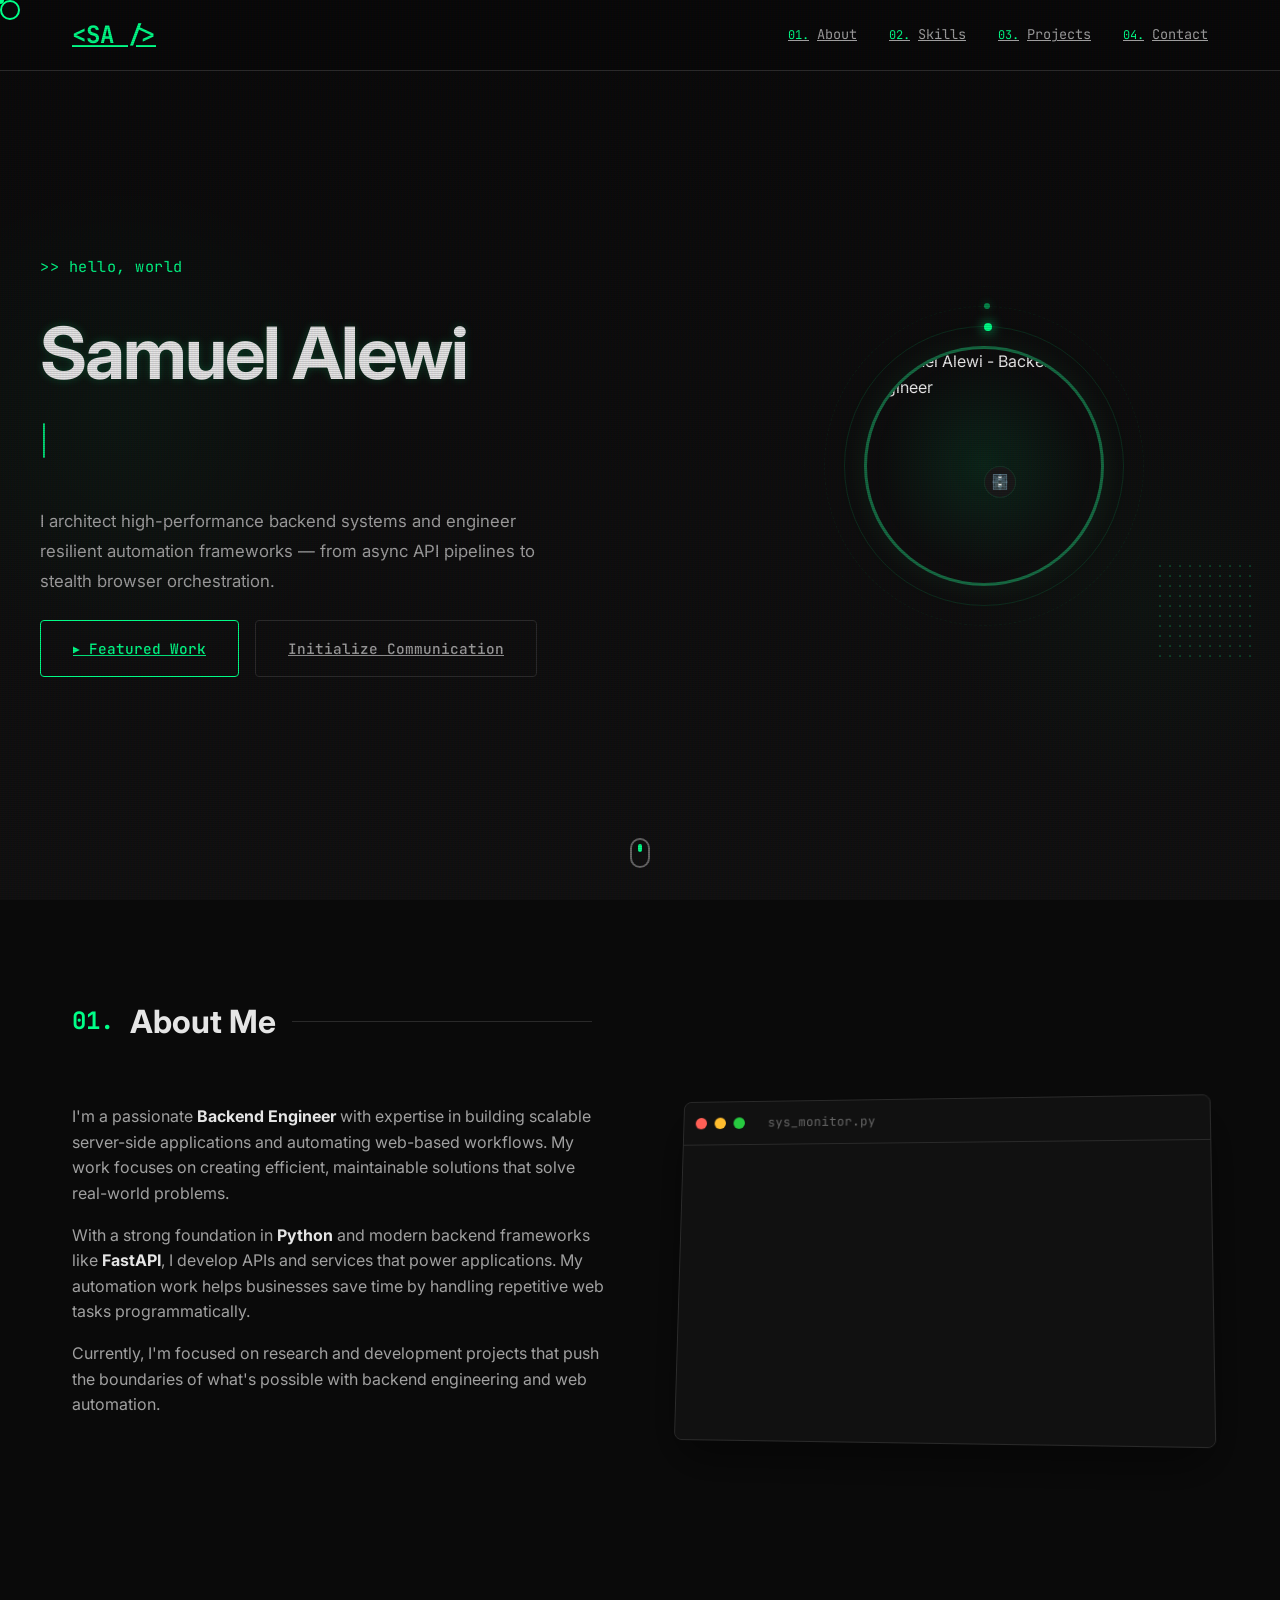
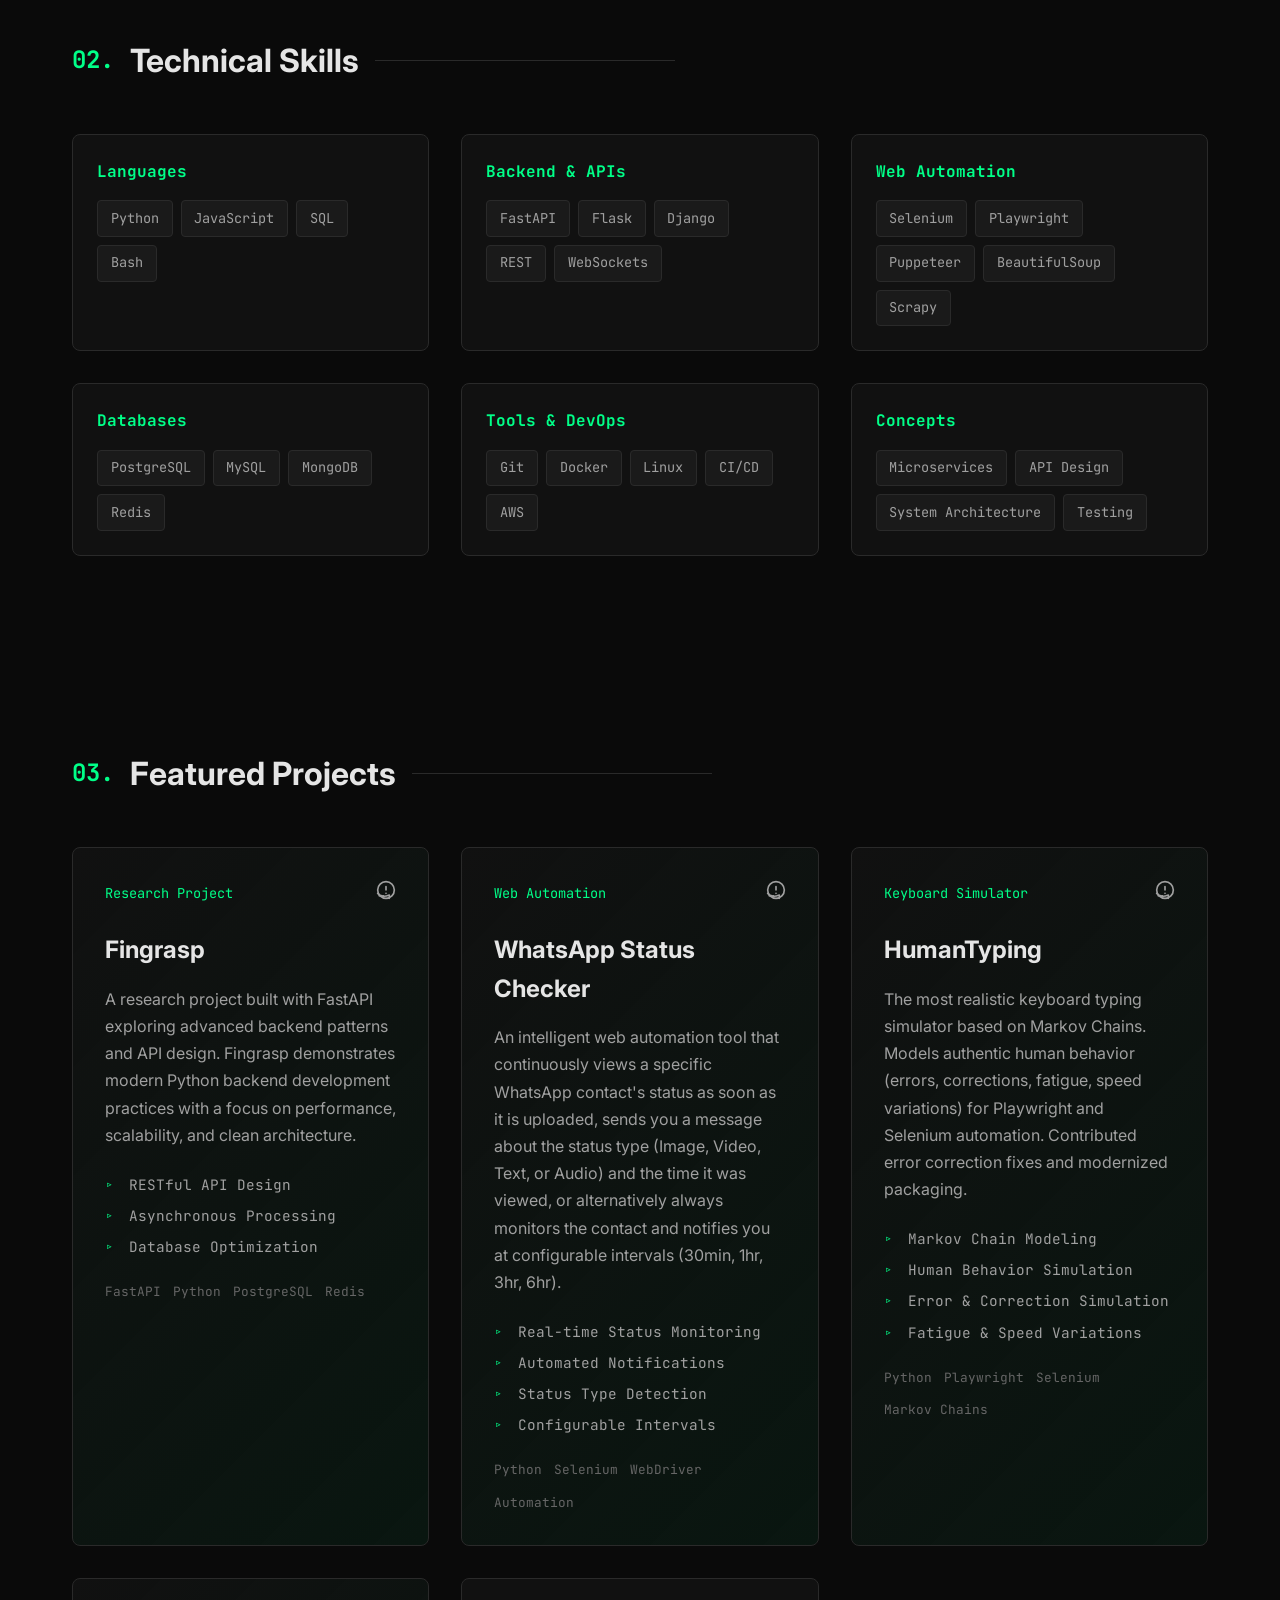
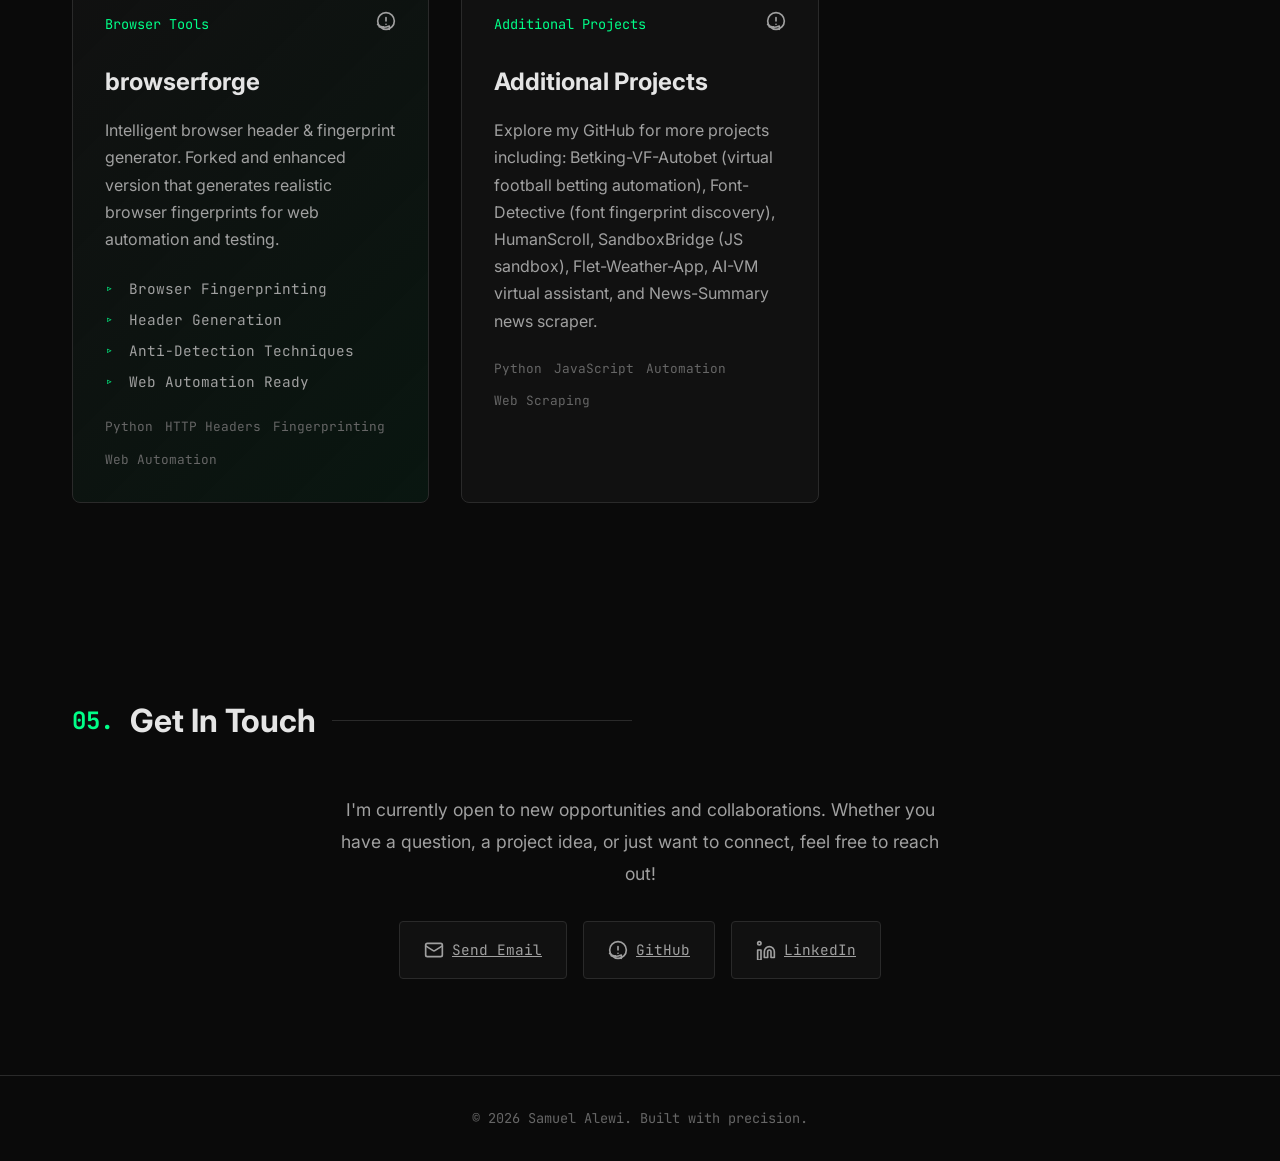
==== src/index.html @ 761cb0e1 "refactor(hero): streamline hero section by removing tech tags and enabling continuous glitch animati" ====
<!DOCTYPE html>
<html lang="en">

<head>
    <meta charset="UTF-8">
    <meta name="viewport" content="width=device-width, initial-scale=1.0">
    <meta name="description" content="Samuel Alewi - Backend Engineer & Web Automation Specialist">
    <meta name="keywords" content="Python, Backend, FastAPI, Web Automation, Software Engineer">
    <title>Samuel Alewi | Backend Engineer</title>
    <link rel="preconnect" href="https://fonts.googleapis.com">
    <link rel="preconnect" href="https://fonts.gstatic.com" crossorigin>
    <link
        href="https://fonts.googleapis.com/css2?family=JetBrains+Mono:wght@400;500;600;700&family=Inter:wght@400;500;600;700&display=swap"
        rel="stylesheet">
    <link rel="stylesheet" href="styles/main.css">
</head>

<body>
    <canvas id="matrix-canvas"></canvas>
    <div class="cursor-trail"></div>
    <div class="cursor-dot"></div>

    <nav class="navbar" role="navigation" aria-label="Main navigation">
        <div class="nav-container">
            <a href="#" class="nav-logo" aria-label="Home">&lt;SA /&gt;</a>
            <button class="nav-toggle" aria-label="Toggle navigation" aria-expanded="false">
                <span class="hamburger"></span>
            </button>
            <ul class="nav-menu" role="menubar">
                <li role="none"><a href="#about" class="nav-link" role="menuitem"><span class="nav-number">01.</span>
                        About</a></li>
                <li role="none"><a href="#skills" class="nav-link" role="menuitem"><span class="nav-number">02.</span>
                        Skills</a></li>
                <li role="none"><a href="#projects" class="nav-link" role="menuitem"><span class="nav-number">03.</span>
                        Projects</a></li>
                <li role="none"><a href="#contact" class="nav-link" role="menuitem"><span class="nav-number">04.</span>
                        Contact</a></li>
            </ul>
        </div>
    </nav>

    <section class="hero" id="hero">
        <div class="hero-grid">
            <div class="hero-text">
                <p class="hero-greeting anim-stagger" style="--i:0">>> hello, world</p>
                <h1 class="hero-title anim-stagger" style="--i:1" data-text="Samuel Alewi">Samuel Alewi</h1>
                <h2 class="hero-subtitle anim-stagger" style="--i:2">
                    <span class="typed-role"></span><span class="typed-cursor">|</span>
                </h2>
                <p class="hero-description anim-stagger" style="--i:3">
                    I architect high-performance backend systems and engineer resilient automation
                    frameworks — from async API pipelines to stealth browser orchestration.
                </p>
                <div class="hero-buttons anim-stagger" style="--i:4">
                    <a href="#projects" class="btn btn-primary">
                        <span class="btn-icon">▶</span> Featured Work
                    </a>
                    <a href="#contact" class="btn btn-secondary">Initialize Communication</a>
                </div>
            </div>
            <div class="hero-image-wrapper anim-stagger" style="--i:2">
                <div class="hero-image-container">
                    <div class="hero-image-ring"></div>
                    <div class="hero-image-ring ring-2"></div>
                    <div class="hero-image-ring ring-3"></div>
                    <img src="https://github.com/KrAsH-CoD3.png" alt="Samuel Alewi - Backend Engineer"
                        class="hero-image" loading="eager">
                    <div class="hero-image-glow"></div>
                    <!-- Floating tech orbits -->
                    <div class="orbit-icon" style="--angle: 0deg; --delay: 0s;">⚡</div>
                    <div class="orbit-icon" style="--angle: 72deg; --delay: 0.5s;">🐍</div>
                    <div class="orbit-icon" style="--angle: 144deg; --delay: 1s;">🔒</div>
                    <div class="orbit-icon" style="--angle: 216deg; --delay: 1.5s;">⚙️</div>
                    <div class="orbit-icon" style="--angle: 288deg; --delay: 2s;">🗄️</div>
                </div>
                <div class="hero-image-dots"></div>
            </div>
        </div>
        <div class="scroll-indicator" aria-hidden="true">
            <span></span>
        </div>
    </section>

    <section class="section" id="about" aria-labelledby="about-title">
        <div class="container">
            <h2 class="section-title" id="about-title"><span class="section-number">01.</span> About Me</h2>
            <div class="about-content">
                <div class="about-text">
                    <p>
                        I'm a passionate <strong>Backend Engineer</strong> with expertise in building
                        scalable server-side applications and automating web-based workflows.
                        My work focuses on creating efficient, maintainable solutions that solve real-world problems.
                    </p>
                    <p>
                        With a strong foundation in <strong>Python</strong> and modern backend frameworks
                        like <strong>FastAPI</strong>, I develop APIs and services that power applications.
                        My automation work helps businesses save time by handling repetitive web tasks programmatically.
                    </p>
                    <p>
                        Currently, I'm focused on research and development projects that push the
                        boundaries of what's possible with backend engineering and web automation.
                    </p>
                </div>
                <div class="about-image">
                    <div class="terminal-window">
                        <div class="terminal-header">
                            <span class="terminal-btn close"></span>
                            <span class="terminal-btn minimize"></span>
                            <span class="terminal-btn maximize"></span>
                            <span class="terminal-title">sys_monitor.py</span>
                        </div>
                        <div class="terminal-body" id="aboutTerminalBody">
                        </div>
                    </div>
                </div>
            </div>
        </div>
    </section>

    <section class="section" id="skills" aria-labelledby="skills-title">
        <div class="container">
            <h2 class="section-title" id="skills-title"><span class="section-number">02.</span> Technical Skills</h2>
            <div class="skills-grid">
                <div class="skill-category">
                    <h3 class="skill-category-title">Languages</h3>
                    <div class="skill-tags">
                        <span class="skill-tag">Python</span>
                        <span class="skill-tag">JavaScript</span>
                        <span class="skill-tag">SQL</span>
                        <span class="skill-tag">Bash</span>
                    </div>
                </div>
                <div class="skill-category">
                    <h3 class="skill-category-title">Backend & APIs</h3>
                    <div class="skill-tags">
                        <span class="skill-tag">FastAPI</span>
                        <span class="skill-tag">Flask</span>
                        <span class="skill-tag">Django</span>
                        <span class="skill-tag">REST</span>
                        <span class="skill-tag">WebSockets</span>
                    </div>
                </div>
                <div class="skill-category">
                    <h3 class="skill-category-title">Web Automation</h3>
                    <div class="skill-tags">
                        <span class="skill-tag">Selenium</span>
                        <span class="skill-tag">Playwright</span>
                        <span class="skill-tag">Puppeteer</span>
                        <span class="skill-tag">BeautifulSoup</span>
                        <span class="skill-tag">Scrapy</span>
                    </div>
                </div>
                <div class="skill-category">
                    <h3 class="skill-category-title">Databases</h3>
                    <div class="skill-tags">
                        <span class="skill-tag">PostgreSQL</span>
                        <span class="skill-tag">MySQL</span>
                        <span class="skill-tag">MongoDB</span>
                        <span class="skill-tag">Redis</span>
                    </div>
                </div>
                <div class="skill-category">
                    <h3 class="skill-category-title">Tools & DevOps</h3>
                    <div class="skill-tags">
                        <span class="skill-tag">Git</span>
                        <span class="skill-tag">Docker</span>
                        <span class="skill-tag">Linux</span>
                        <span class="skill-tag">CI/CD</span>
                        <span class="skill-tag">AWS</span>
                    </div>
                </div>
                <div class="skill-category">
                    <h3 class="skill-category-title">Concepts</h3>
                    <div class="skill-tags">
                        <span class="skill-tag">Microservices</span>
                        <span class="skill-tag">API Design</span>
                        <span class="skill-tag">System Architecture</span>
                        <span class="skill-tag">Testing</span>
                    </div>
                </div>
            </div>
        </div>
    </section>

    <section class="section" id="projects" aria-labelledby="projects-title">
        <div class="container">
            <h2 class="section-title" id="projects-title"><span class="section-number">03.</span> Featured Projects</h2>
            <div class="projects-grid">
                <article class="project-card featured">
                    <div class="project-content">
                        <div class="project-header">
                            <span class="project-folder">Research Project</span>
                            <div class="project-links">
                                <a href="https://github.com/KrAsH-CoD3" target="_blank" rel="noopener noreferrer"
                                    aria-label="View Fingrasp on GitHub">
                                    <svg xmlns="http://www.w3.org/2000/svg" width="20" height="20" viewBox="0 0 24 24"
                                        fill="none" stroke="currentColor" stroke-width="2" stroke-linecap="round"
                                        stroke-linejoin="round">
                                        <path
                                            d="M9 19c-5 1.5-5-2.5-7-3m14 6v-3.87a3.37 3.37 0 0 0-.94.26c-1.63.73-3.39 1.14-5.22 1.14-1.8 0-3.52-.39-5.06-1.08a3.37 3.37 0 0 0-.94-.26V19" />
                                        <circle cx="12" cy="12" r="10" />
                                        <path d="M12 8v4" />
                                        <path d="M12 16h.01" />
                                    </svg>
                                </a>
                            </div>
                        </div>
                        <h3 class="project-title">Fingrasp</h3>
                        <p class="project-description">
                            A research project built with FastAPI exploring advanced backend patterns and API design.
                            Fingrasp demonstrates modern Python backend development practices with a focus on
                            performance, scalability, and clean architecture.
                        </p>
                        <ul class="project-features">
                            <li>RESTful API Design</li>
                            <li>Asynchronous Processing</li>
                            <li>Database Optimization</li>
                        </ul>
                        <div class="project-tech">
                            <span>FastAPI</span>
                            <span>Python</span>
                            <span>PostgreSQL</span>
                            <span>Redis</span>
                        </div>
                    </div>
                </article>

                <article class="project-card featured">
                    <div class="project-content">
                        <div class="project-header">
                            <span class="project-folder">Web Automation</span>
                            <div class="project-links">
                                <a href="https://github.com/KrAsH-CoD3/WhatsApp-Status-Checker" target="_blank"
                                    rel="noopener noreferrer" aria-label="View WhatsApp Status Checker on GitHub">
                                    <svg xmlns="http://www.w3.org/2000/svg" width="20" height="20" viewBox="0 0 24 24"
                                        fill="none" stroke="currentColor" stroke-width="2" stroke-linecap="round"
                                        stroke-linejoin="round">
                                        <path
                                            d="M9 19c-5 1.5-5-2.5-7-3m14 6v-3.87a3.37 3.37 0 0 0-.94.26c-1.63.73-3.39 1.14-5.22 1.14-1.8 0-3.52-.39-5.06-1.08a3.37 3.37 0 0 0-.94-.26V19" />
                                        <circle cx="12" cy="12" r="10" />
                                        <path d="M12 8v4" />
                                        <path d="M12 16h.01" />
                                    </svg>
                                </a>
                            </div>
                        </div>
                        <h3 class="project-title">WhatsApp Status Checker</h3>
                        <p class="project-description">
                            An intelligent web automation tool that continuously views a specific WhatsApp contact's
                            status as soon as it is uploaded, sends you a message about the status type (Image, Video,
                            Text, or Audio) and the time it was viewed, or alternatively always monitors the contact and
                            notifies you at configurable intervals (30min, 1hr, 3hr, 6hr).
                        </p>
                        <ul class="project-features">
                            <li>Real-time Status Monitoring</li>
                            <li>Automated Notifications</li>
                            <li>Status Type Detection</li>
                            <li>Configurable Intervals</li>
                        </ul>
                        <div class="project-tech">
                            <span>Python</span>
                            <span>Selenium</span>
                            <span>WebDriver</span>
                            <span>Automation</span>
                        </div>
                    </div>
                </article>

                <article class="project-card featured">
                    <div class="project-content">
                        <div class="project-header">
                            <span class="project-folder">Keyboard Simulator</span>
                            <div class="project-links">
                                <a href="https://github.com/KrAsH-CoD3/HumanTyping" target="_blank"
                                    rel="noopener noreferrer" aria-label="View HumanTyping on GitHub">
                                    <svg xmlns="http://www.w3.org/2000/svg" width="20" height="20" viewBox="0 0 24 24"
                                        fill="none" stroke="currentColor" stroke-width="2" stroke-linecap="round"
                                        stroke-linejoin="round">
                                        <path
                                            d="M9 19c-5 1.5-5-2.5-7-3m14 6v-3.87a3.37 3.37 0 0 0-.94.26c-1.63.73-3.39 1.14-5.22 1.14-1.8 0-3.52-.39-5.06-1.08a3.37 3.37 0 0 0-.94-.26V19" />
                                        <circle cx="12" cy="12" r="10" />
                                        <path d="M12 8v4" />
                                        <path d="M12 16h.01" />
                                    </svg>
                                </a>
                            </div>
                        </div>
                        <h3 class="project-title">HumanTyping</h3>
                        <p class="project-description">
                            The most realistic keyboard typing simulator based on Markov Chains. Models authentic human
                            behavior (errors, corrections, fatigue, speed variations) for Playwright and Selenium
                            automation. Contributed error correction fixes and modernized packaging.
                        </p>
                        <ul class="project-features">
                            <li>Markov Chain Modeling</li>
                            <li>Human Behavior Simulation</li>
                            <li>Error & Correction Simulation</li>
                            <li>Fatigue & Speed Variations</li>
                        </ul>
                        <div class="project-tech">
                            <span>Python</span>
                            <span>Playwright</span>
                            <span>Selenium</span>
                            <span>Markov Chains</span>
                        </div>
                    </div>
                </article>

                <article class="project-card featured">
                    <div class="project-content">
                        <div class="project-header">
                            <span class="project-folder">Browser Tools</span>
                            <div class="project-links">
                                <a href="https://github.com/KrAsH-CoD3/browserforge" target="_blank"
                                    rel="noopener noreferrer" aria-label="View browserforge on GitHub">
                                    <svg xmlns="http://www.w3.org/2000/svg" width="20" height="20" viewBox="0 0 24 24"
                                        fill="none" stroke="currentColor" stroke-width="2" stroke-linecap="round"
                                        stroke-linejoin="round">
                                        <path
                                            d="M9 19c-5 1.5-5-2.5-7-3m14 6v-3.87a3.37 3.37 0 0 0-.94.26c-1.63.73-3.39 1.14-5.22 1.14-1.8 0-3.52-.39-5.06-1.08a3.37 3.37 0 0 0-.94-.26V19" />
                                        <circle cx="12" cy="12" r="10" />
                                        <path d="M12 8v4" />
                                        <path d="M12 16h.01" />
                                    </svg>
                                </a>
                            </div>
                        </div>
                        <h3 class="project-title">browserforge</h3>
                        <p class="project-description">
                            Intelligent browser header & fingerprint generator. Forked and enhanced version that
                            generates realistic browser fingerprints for web automation and testing.
                        </p>
                        <ul class="project-features">
                            <li>Browser Fingerprinting</li>
                            <li>Header Generation</li>
                            <li>Anti-Detection Techniques</li>
                            <li>Web Automation Ready</li>
                        </ul>
                        <div class="project-tech">
                            <span>Python</span>
                            <span>HTTP Headers</span>
                            <span>Fingerprinting</span>
                            <span>Web Automation</span>
                        </div>
                    </div>
                </article>

                <article class="project-card">
                    <div class="project-content">
                        <div class="project-header">
                            <span class="project-folder">Additional Projects</span>
                            <div class="project-links">
                                <a href="https://github.com/KrAsH-CoD3" target="_blank" rel="noopener noreferrer"
                                    aria-label="View all projects on GitHub">
                                    <svg xmlns="http://www.w3.org/2000/svg" width="20" height="20" viewBox="0 0 24 24"
                                        fill="none" stroke="currentColor" stroke-width="2" stroke-linecap="round"
                                        stroke-linejoin="round">
                                        <path
                                            d="M9 19c-5 1.5-5-2.5-7-3m14 6v-3.87a3.37 3.37 0 0 0-.94.26c-1.63.73-3.39 1.14-5.22 1.14-1.8 0-3.52-.39-5.06-1.08a3.37 3.37 0 0 0-.94-.26V19" />
                                        <circle cx="12" cy="12" r="10" />
                                        <path d="M12 8v4" />
                                        <path d="M12 16h.01" />
                                    </svg>
                                </a>
                            </div>
                        </div>
                        <h3 class="project-title">Additional Projects</h3>
                        <p class="project-description">
                            Explore my GitHub for more projects including: Betking-VF-Autobet (virtual football betting
                            automation), Font-Detective (font fingerprint discovery), HumanScroll, SandboxBridge (JS
                            sandbox), Flet-Weather-App, AI-VM virtual assistant, and News-Summary news scraper.
                        </p>
                        <div class="project-tech">
                            <span>Python</span>
                            <span>JavaScript</span>
                            <span>Automation</span>
                            <span>Web Scraping</span>
                        </div>
                    </div>
                    <a href="https://github.com/KrAsH-CoD3" class="project-link-overlay" target="_blank"
                        rel="noopener noreferrer">
                        <span class="sr-only">View on GitHub</span>
                    </a>
                </article>
            </div>
        </div>
    </section>



    <section class="section" id="contact" aria-labelledby="contact-title">
        <div class="container">
            <h2 class="section-title" id="contact-title"><span class="section-number">05.</span> Get In Touch</h2>
            <div class="contact-content">
                <p class="contact-intro">
                    I'm currently open to new opportunities and collaborations. Whether you have a
                    question, a project idea, or just want to connect, feel free to reach out!
                </p>
                <div class="contact-links">
                    <a href="mailto:your.email@example.com" class="contact-btn">
                        <svg xmlns="http://www.w3.org/2000/svg" width="20" height="20" viewBox="0 0 24 24" fill="none"
                            stroke="currentColor" stroke-width="2" stroke-linecap="round" stroke-linejoin="round">
                            <rect width="20" height="16" x="2" y="4" rx="2" />
                            <path d="m22 7-8.97 5.7a1.94 1.94 0 0 1-2.06 0L2 7" />
                        </svg>
                        Send Email
                    </a>
                    <a href="https://github.com/KrAsH-CoD3" class="contact-btn" target="_blank"
                        rel="noopener noreferrer">
                        <svg xmlns="http://www.w3.org/2000/svg" width="20" height="20" viewBox="0 0 24 24" fill="none"
                            stroke="currentColor" stroke-width="2" stroke-linecap="round" stroke-linejoin="round">
                            <path
                                d="M9 19c-5 1.5-5-2.5-7-3m14 6v-3.87a3.37 3.37 0 0 0-.94.26c-1.63.73-3.39 1.14-5.22 1.14-1.8 0-3.52-.39-5.06-1.08a3.37 3.37 0 0 0-.94-.26V19" />
                            <circle cx="12" cy="12" r="10" />
                            <path d="M12 8v4" />
                            <path d="M12 16h.01" />
                        </svg>
                        GitHub
                    </a>
                    <a href="https://www.linkedin.com/in/samuel-alewi" class="contact-btn" target="_blank"
                        rel="noopener noreferrer">
                        <svg xmlns="http://www.w3.org/2000/svg" width="20" height="20" viewBox="0 0 24 24" fill="none"
                            stroke="currentColor" stroke-width="2" stroke-linecap="round" stroke-linejoin="round">
                            <path d="M16 8a6 6 0 0 1 6 6v7h-4v-7a2 2 0 0 0-2-2 2 2 0 0 0-2 2v7h-4v-7a6 6 0 0 1 6-6z" />
                            <rect width="4" height="12" x="2" y="12" />
                            <circle cx="4" cy="4" r="2" />
                        </svg>
                        LinkedIn
                    </a>
                </div>
            </div>
        </div>
    </section>

    <footer class="footer">
        <div class="container">
            <p>&copy; 2026 Samuel Alewi. Built with precision.</p>
        </div>
    </footer>

    <script src="scripts/main.js"></script>
</body>

</html>
---- src/styles/main.css ----
:root {
    --bg-primary: #0a0a0a;
    --bg-secondary: #111111;
    --bg-tertiary: #1a1a1a;
    --text-primary: #e5e5e5;
    --text-secondary: #a0a0a0;
    --text-muted: #666666;
    --accent-primary: #00ff88;
    --accent-secondary: #00cc6a;
    --accent-glow: rgba(0, 255, 136, 0.15);
    --border-color: #2a2a2a;
    --font-mono: 'JetBrains Mono', monospace;
    --font-sans: 'Inter', sans-serif;
    --transition: all 0.3s cubic-bezier(0.4, 0, 0.2, 1);
}

* {
    margin: 0;
    padding: 0;
    box-sizing: border-box;
}

html {
    scroll-behavior: smooth;
    font-size: 16px;
}

body {
    font-family: var(--font-sans);
    background-color: var(--bg-primary);
    color: var(--text-primary);
    line-height: 1.6;
    overflow-x: hidden;
}

/* Matrix Rain Canvas */
#matrix-canvas {
    position: fixed;
    top: 0;
    left: 0;
    width: 100%;
    height: 100%;
    z-index: -1;
    opacity: 0.15;
    pointer-events: none;
}

/* CRT Effects */
body::before {
    content: "";
    position: fixed;
    top: 0;
    left: 0;
    width: 100vw;
    height: 100vh;
    background: linear-gradient(rgba(18, 16, 16, 0) 50%, rgba(0, 0, 0, 0.25) 50%),
                linear-gradient(90deg, rgba(255, 0, 0, 0.06), rgba(0, 255, 0, 0.02), rgba(0, 0, 255, 0.06));
    background-size: 100% 2px, 3px 100%;
    pointer-events: none;
    z-index: 9999;
    animation: flicker 0.15s infinite;
    opacity: 0.5;
}

@keyframes flicker {
    0% { opacity: 0.45; }
    50% { opacity: 0.5; }
    100% { opacity: 0.48; }
}

/* Custom Cursor with Trail */
.cursor-trail {
    position: fixed;
    width: 8px;
    height: 8px;
    background: var(--accent-primary);
    border-radius: 50%;
    pointer-events: none;
    z-index: 10000;
    box-shadow: 0 0 20px var(--accent-glow);
    transition: transform 0.1s;
}

.cursor-dot {
    position: fixed;
    width: 20px;
    height: 20px;
    border: 2px solid var(--accent-primary);
    border-radius: 50%;
    pointer-events: none;
    z-index: 9999;
    transition: transform 0.2s;
}

.navbar {
    position: fixed;
    top: 0;
    left: 0;
    right: 0;
    z-index: 1000;
    background: rgba(10, 10, 10, 0.95);
    backdrop-filter: blur(10px);
    border-bottom: 1px solid var(--border-color);
}

.nav-container {
    max-width: 1200px;
    margin: 0 auto;
    padding: 1rem 2rem;
    display: flex;
    justify-content: space-between;
    align-items: center;
}

.nav-logo {
    font-family: var(--font-mono);
    font-size: 1.5rem;
    font-weight: 700;
    color: var(--accent-primary);
}

.nav-menu {
    display: flex;
    list-style: none;
    gap: 2rem;
    align-items: center;
}

.nav-link {
    font-family: var(--font-mono);
    font-size: 0.85rem;
    color: var(--text-secondary);
    display: flex;
    align-items: center;
    gap: 0.5rem;
}

.nav-link:hover {
    color: var(--accent-primary);
}

.nav-number {
    color: var(--accent-primary);
    font-size: 0.75rem;
}

.nav-external {
    border: 1px solid var(--border-color);
    padding: 0.5rem 1rem;
    border-radius: 4px;
}

.nav-external:hover {
    border-color: var(--accent-primary);
    background: var(--accent-glow);
}

.nav-toggle {
    display: none;
    background: none;
    border: none;
    cursor: pointer;
    padding: 0.5rem;
}

.hamburger {
    display: block;
    width: 20px;
    height: 2px;
    background: var(--text-primary);
    position: relative;
}

.hamburger::before,
.hamburger::after {
    content: '';
    position: absolute;
    width: 20px;
    height: 2px;
    background: var(--text-primary);
    left: 0;
}

.hamburger::before {
    top: -6px;
}

.hamburger::after {
    top: 6px;
}

@media (max-width: 768px) {
    .nav-menu {
        position: fixed;
        top: 0;
        right: -100%;
        width: 80%;
        height: 100vh;
        background: var(--bg-secondary);
        flex-direction: column;
        padding: 6rem 2rem;
        transition: var(--transition);
        border-left: 1px solid var(--border-color);
    }

    .nav-menu.active {
        right: 0;
    }

.nav-toggle {
    display: block;
    z-index: 1001;
    }
}

.hero {
    min-height: 100vh;
    display: flex;
    flex-direction: column;
    align-items: center;
    justify-content: center;
    padding: 6rem 2rem 4rem;
    background: linear-gradient(180deg, var(--bg-primary) 0%, var(--bg-secondary) 100%);
    position: relative;
    overflow: hidden;
}

/* Subtle ambient glow behind hero */
.hero::before {
    content: '';
    position: absolute;
    top: 20%;
    left: -10%;
    width: 500px;
    height: 500px;
    background: radial-gradient(circle, rgba(0, 255, 136, 0.04) 0%, transparent 70%);
    pointer-events: none;
    animation: ambientDrift 8s ease-in-out infinite alternate;
}

.hero::after {
    content: '';
    position: absolute;
    bottom: 10%;
    right: -5%;
    width: 400px;
    height: 400px;
    background: radial-gradient(circle, rgba(0, 204, 106, 0.03) 0%, transparent 70%);
    pointer-events: none;
    animation: ambientDrift 10s ease-in-out infinite alternate-reverse;
}

@keyframes ambientDrift {
    from { transform: translate(0, 0); }
    to { transform: translate(30px, -20px); }
}

.hero-grid {
    display: grid;
    grid-template-columns: 1.1fr 0.9fr;
    gap: 4rem;
    align-items: center;
    max-width: 1200px;
    width: 100%;
    position: relative;
    z-index: 1;
}

.hero-text {
    text-align: left;
}

/* Staggered entrance animation */
.anim-stagger {
    opacity: 0;
    transform: translateY(25px);
    animation: staggerIn 0.7s cubic-bezier(0.16, 1, 0.3, 1) forwards;
    animation-delay: calc(var(--i) * 0.12s + 0.3s);
}

@keyframes staggerIn {
    to {
        opacity: 1;
        transform: translateY(0);
    }
}

.hero-greeting {
    font-family: var(--font-mono);
    color: var(--accent-primary);
    font-size: 0.95rem;
    margin-bottom: 1rem;
    letter-spacing: 0.5px;
}

.hero-title {
    font-size: clamp(2.8rem, 7vw, 4.5rem);
    color: var(--text-primary);
    margin-bottom: 0.5rem;
    letter-spacing: -2px;
    font-weight: 700;
    position: relative;
    display: inline-block;
    text-shadow: 0 0 10px rgba(0, 255, 136, 0.2);
}

/* Continuous senior glitch effect */
.hero-title::before,
.hero-title::after {
    content: attr(data-text);
    position: absolute;
    top: 0;
    left: 0;
    width: 100%;
    height: 100%;
    background: var(--bg-primary); /* Helps with layering */
    opacity: 0.8;
}

.hero-title::before {
    left: 2px;
    text-shadow: -2px 0 var(--accent-primary);
    clip: rect(0, 0, 0, 0);
    animation: glitchPattern1 12s infinite linear;
}

.hero-title::after {
    left: -2px;
    text-shadow: 2px 0 #d1ffed;
    clip: rect(0, 0, 0, 0);
    animation: glitchPattern2 12s infinite linear;
}

@keyframes glitchPattern1 {
    /* Pattern 1: Quick Slice (20%) */
    0%, 19%, 21.5%, 23%, 49%, 51.5%, 53%, 89%, 91.5%, 93%, 100% { clip: rect(0, 0, 0, 0); transform: skew(0); opacity: 0; }
    20% { clip: rect(10px, 999px, 40px, 0); transform: skew(0.5deg); opacity: 0.8; }
    21% { clip: rect(60px, 999px, 90px, 0); transform: skew(-0.5deg); opacity: 0.8; }
    
    /* Pattern 2: Double Jump (50%) */
    50% { clip: rect(5px, 999px, 15px, 0); transform: translateX(3px); opacity: 0.8; }
    51% { clip: rect(80px, 999px, 95px, 0); transform: translateX(-3px); opacity: 0.8; }
    
    /* Pattern 3: Flicker (90%) */
    90% { clip: rect(30px, 999px, 60px, 0); transform: skew(1deg); opacity: 0.5; }
    91% { clip: rect(0, 999px, 100px, 0); transform: skew(0); opacity: 0.3; }
}

@keyframes glitchPattern2 {
    /* Pattern 1: Vertical Skip (35%) */
    0%, 34%, 36.5%, 38%, 64%, 66.5%, 68%, 94%, 96.5%, 98%, 100% { clip: rect(0, 0, 0, 0); transform: skew(0); opacity: 0; }
    35% { clip: rect(20px, 999px, 30px, 0); transform: translateY(-2px); opacity: 0.8; }
    36% { clip: rect(70px, 999px, 80px, 0); transform: translateY(2px); opacity: 0.8; }
    
    /* Pattern 2: Skew Jitter (65%) */
    65% { clip: rect(40px, 999px, 50px, 0); transform: skew(5deg); opacity: 0.8; }
    66% { clip: rect(10px, 999px, 20px, 0); transform: skew(-5deg); opacity: 0.8; }
    
    /* Pattern 3: Offset Shift (95%) */
    95% { clip: rect(0, 999px, 10px, 0); transform: translateX(5px); opacity: 0.8; }
    96% { clip: rect(90px, 999px, 100px, 0); transform: translateX(-5px); opacity: 0.8; }
}

.hero-subtitle {
    font-size: clamp(1.2rem, 3vw, 1.8rem);
    color: var(--text-muted);
    margin-bottom: 1.5rem;
    font-weight: 400;
    min-height: 2.2em;
}

.typed-role {
    color: var(--accent-primary);
}

.typed-cursor {
    color: var(--accent-primary);
    font-weight: 300;
    animation: cursorBlink 0.8s step-end infinite;
}

@keyframes cursorBlink {
    0%, 100% { opacity: 1; }
    50% { opacity: 0; }
}

.highlight {
    color: var(--accent-primary);
}

.hero-description {
    font-size: 1.05rem;
    max-width: 520px;
    margin-bottom: 1.5rem;
    color: var(--text-secondary);
    line-height: 1.8;
}

/* removed hero-tech tags */
.hero-buttons {
    display: flex;
    gap: 1rem;
    flex-wrap: wrap;
}

.btn-icon {
    font-size: 0.7rem;
    transition: transform 0.3s;
}

.btn:hover .btn-icon {
    transform: translateX(3px);
}

/* Hero Image */
.hero-image-wrapper {
    display: flex;
    justify-content: center;
    align-items: center;
    position: relative;
}

.hero-image-container {
    position: relative;
    width: 360px;
    height: 360px;
    display: flex;
    align-items: center;
    justify-content: center;
}

.hero-image {
    width: 240px;
    height: 240px;
    border-radius: 50%;
    object-fit: cover;
    border: 3px solid rgba(0, 255, 136, 0.4);
    position: relative;
    z-index: 2;
    filter: grayscale(20%) contrast(1.05);
    transition: all 0.6s cubic-bezier(0.4, 0, 0.2, 1);
    box-shadow: 0 0 30px rgba(0, 255, 136, 0.08);
}

.hero-image:hover {
    filter: grayscale(0%) contrast(1);
    transform: scale(1.05);
    border-color: var(--accent-primary);
    box-shadow: 0 0 60px rgba(0, 255, 136, 0.2), 0 0 120px rgba(0, 255, 136, 0.05);
}

.hero-image-ring {
    position: absolute;
    top: 50%;
    left: 50%;
    width: 280px;
    height: 280px;
    border: 1px solid rgba(0, 255, 136, 0.12);
    border-radius: 50%;
    transform: translate(-50%, -50%);
    animation: ringRotate 15s linear infinite;
}

.hero-image-ring::before {
    content: '';
    position: absolute;
    top: -4px;
    left: 50%;
    width: 8px;
    height: 8px;
    background: var(--accent-primary);
    border-radius: 50%;
    box-shadow: 0 0 12px var(--accent-primary);
}

.hero-image-ring.ring-2 {
    width: 320px;
    height: 320px;
    border-color: rgba(0, 255, 136, 0.06);
    border-style: dashed;
    animation: ringRotate 25s linear infinite reverse;
}

.hero-image-ring.ring-2::before {
    width: 6px;
    height: 6px;
    background: rgba(0, 255, 136, 0.5);
    box-shadow: 0 0 8px rgba(0, 255, 136, 0.3);
}

.hero-image-ring.ring-3 {
    width: 360px;
    height: 360px;
    border-color: rgba(0, 255, 136, 0.03);
    border-style: dotted;
    animation: ringRotate 35s linear infinite;
}

.hero-image-ring.ring-3::before {
    display: none;
}

@keyframes ringRotate {
    from { transform: translate(-50%, -50%) rotate(0deg); }
    to { transform: translate(-50%, -50%) rotate(360deg); }
}

/* Floating orbit icons */
.orbit-icon {
    position: absolute;
    top: 50%;
    left: 50%;
    width: 32px;
    height: 32px;
    display: flex;
    align-items: center;
    justify-content: center;
    font-size: 0.9rem;
    background: var(--bg-tertiary);
    border: 1px solid rgba(0, 255, 136, 0.1);
    border-radius: 50%;
    z-index: 3;
    animation: orbitFloat 20s linear infinite;
    animation-delay: var(--delay);
    transform-origin: 0 0;
    --orbit-radius: 175px;
    opacity: 0.8;
    transition: opacity 0.3s, transform 0.3s;
}

.orbit-icon:hover {
    opacity: 1;
    transform: scale(1.3);
    box-shadow: 0 0 16px rgba(0, 255, 136, 0.2);
}

@keyframes orbitFloat {
    from {
        transform: translate(-50%, -50%) rotate(var(--angle)) translateX(var(--orbit-radius)) rotate(calc(-1 * var(--angle)));
    }
    to {
        transform: translate(-50%, -50%) rotate(calc(var(--angle) + 360deg)) translateX(var(--orbit-radius)) rotate(calc(-1 * (var(--angle) + 360deg)));
    }
}

.hero-image-glow {
    position: absolute;
    top: 50%;
    left: 50%;
    width: 220px;
    height: 220px;
    background: radial-gradient(circle, rgba(0, 255, 136, 0.1) 0%, transparent 70%);
    transform: translate(-50%, -50%);
    z-index: 1;
    animation: glowPulse 4s ease-in-out infinite;
}

@keyframes glowPulse {
    0%, 100% { transform: translate(-50%, -50%) scale(1); opacity: 0.5; }
    50% { transform: translate(-50%, -50%) scale(1.4); opacity: 1; }
}

.hero-image-dots {
    position: absolute;
    bottom: -15px;
    right: -15px;
    width: 100px;
    height: 100px;
    background-image: radial-gradient(rgba(0, 255, 136, 0.2) 1px, transparent 1px);
    background-size: 10px 10px;
    z-index: 0;
}

@media (max-width: 768px) {
    .hero-grid {
        grid-template-columns: 1fr;
        gap: 3rem;
        text-align: center;
    }

    .hero-text {
        text-align: center;
        order: 2;
    }

    .hero-image-wrapper {
        order: 1;
    }

    .hero-buttons {
        justify-content: center;
    }

    .hero-tech-inline {
        justify-content: center;
    }

    .hero-image-container {
        width: 280px;
        height: 280px;
    }

    .hero-image {
        width: 190px;
        height: 190px;
    }

    .hero-image-ring {
        width: 220px;
        height: 220px;
    }

    .hero-image-ring.ring-2 {
        width: 250px;
        height: 250px;
    }

    .hero-image-ring.ring-3 {
        width: 280px;
        height: 280px;
    }

    .orbit-icon {
        --orbit-radius: 130px;
        width: 26px;
        height: 26px;
        font-size: 0.75rem;
    }
}

.btn {
    padding: 1rem 2rem;
    border-radius: 4px;
    font-family: var(--font-mono);
    font-size: 0.9rem;
    font-weight: 500;
    transition: var(--transition);
    cursor: pointer;
    border: none;
    display: inline-block;
}

.btn-primary {
    background: transparent;
    color: var(--accent-primary);
    border: 1px solid var(--accent-primary);
}

.btn-primary:hover {
    background: var(--accent-glow);
    color: var(--accent-primary);
}

.btn-secondary {
    background: transparent;
    color: var(--text-secondary);
    border: 1px solid var(--border-color);
}

.btn-secondary:hover {
    border-color: var(--text-secondary);
    color: var(--text-primary);
}

.scroll-indicator {
    position: absolute;
    bottom: 2rem;
    left: 50%;
    transform: translateX(-50%);
    animation: bounce 2s infinite;
}

.scroll-indicator span {
    display: block;
    width: 20px;
    height: 30px;
    border: 2px solid var(--text-muted);
    border-radius: 10px;
    position: relative;
}

.scroll-indicator span::before {
    content: '';
    position: absolute;
    top: 4px;
    left: 50%;
    transform: translateX(-50%);
    width: 4px;
    height: 8px;
    background: var(--accent-primary);
    border-radius: 2px;
    animation: scroll 2s infinite;
}

@keyframes bounce {
    0%, 100% {
        transform: translateX(-50%) translateY(0);
    }
    50% {
        transform: translateX(-50%) translateY(10px);
    }
}

@keyframes scroll {
    0%, 100% {
        opacity: 1;
        transform: translateX(-50%) translateY(0);
    }
    50% {
        opacity: 0.5;
        transform: translateX(-50%) translateY(10px);
    }
}

@media (max-width: 768px) {
    .hero-buttons {
        flex-direction: column;
        align-items: center;
    }

.btn {
    width: 100%;
    max-width: 250px;
    text-align: center;
    }
}

.container {
    max-width: 1200px;
    margin: 0 auto;
    padding: 0 2rem;
}

.section {
    padding: 6rem 0;
}

.section-title {
    font-size: 2rem;
    margin-bottom: 3rem;
    display: flex;
    align-items: center;
    gap: 1rem;
    color: var(--text-primary);
}

.section-number {
    font-family: var(--font-mono);
    color: var(--accent-primary);
    font-size: 1.5rem;
}

.section-title::after {
    content: '';
    flex: 1;
    height: 1px;
    background: var(--border-color);
    max-width: 300px;
}

.about-content {
    display: grid;
    grid-template-columns: 1fr 1fr;
    gap: 4rem;
    align-items: center;
}

.about-text p {
    margin-bottom: 1rem;
    color: var(--text-secondary);
}

.about-text strong {
    color: var(--text-primary);
}

.terminal-window {
    background: var(--bg-tertiary);
    border: 1px solid var(--border-color);
    border-radius: 8px;
    overflow: hidden;
    box-shadow: 0 20px 50px rgba(0, 0, 0, 0.5);
    transform: perspective(1000px) rotateY(-5deg) rotateX(5deg);
    transition: transform 0.3s;
}

.terminal-window:hover {
    transform: perspective(1000px) rotateY(0deg) rotateX(0deg);
}

.terminal-header {
    background: var(--bg-secondary);
    padding: 0.75rem;
    display: flex;
    align-items: center;
    gap: 0.5rem;
    border-bottom: 1px solid var(--border-color);
}

.terminal-btn {
    width: 12px;
    height: 12px;
    border-radius: 50%;
}

.terminal-btn.close {
    background: #ff5f56;
}

.terminal-btn.minimize {
    background: #ffbd2e;
}

.terminal-btn.maximize {
    background: #27ca40;
}

.terminal-title {
    margin-left: 1rem;
    font-family: var(--font-mono);
    font-size: 0.8rem;
    color: var(--text-muted);
}

.terminal-body {
    padding: 1.5rem;
    font-family: var(--font-mono);
    font-size: 0.9rem;
    line-height: 1.6;
    height: 300px;
    overflow-y: auto;
    overscroll-behavior: contain;
    position: relative;
    background: var(--bg-secondary);
    scrollbar-width: thin;
    scrollbar-color: var(--accent-primary) var(--bg-tertiary);
}

.terminal-body::-webkit-scrollbar {
    width: 6px;
}

.terminal-body::-webkit-scrollbar-track {
    background: var(--bg-tertiary);
}

.terminal-body::-webkit-scrollbar-thumb {
    background-color: var(--accent-primary);
    border-radius: 10px;
}

.line {
    margin-bottom: 0.5rem;
    opacity: 0;
    transform: translateX(-10px);
    animation: fadeIn 0.3s forwards;
}

@keyframes fadeIn {
    to {
        opacity: 1;
        transform: translateX(0);
    }
}

.prompt {
    color: var(--accent-primary);
}

.command {
    color: var(--text-primary);
}

.output {
    color: var(--text-secondary);
    margin-left: 1.5rem;
}

.cursor {
    display: inline-block;
    width: 8px;
    height: 18px;
    background: var(--accent-primary);
    animation: cursor 1s infinite;
    vertical-align: middle;
}

@keyframes cursor {
    0%, 50% { opacity: 1; }
    51%, 100% { opacity: 0; }
}

.skills-grid {
    display: grid;
    grid-template-columns: repeat(auto-fit, minmax(280px, 1fr));
    gap: 2rem;
}

.skill-category {
    background: var(--bg-secondary);
    padding: 1.5rem;
    border-radius: 8px;
    border: 1px solid var(--border-color);
}

.skill-category-title {
    font-family: var(--font-mono);
    color: var(--accent-primary);
    font-size: 1rem;
    margin-bottom: 1rem;
}

.skill-tags {
    display: flex;
    flex-wrap: wrap;
    gap: 0.5rem;
}

.skill-tag {
    background: var(--bg-tertiary);
    color: var(--text-secondary);
    padding: 0.4rem 0.8rem;
    border-radius: 4px;
    font-size: 0.85rem;
    font-family: var(--font-mono);
    border: 1px solid var(--border-color);
    transition: var(--transition);
}

.skill-tag:hover {
    border-color: var(--accent-primary);
    color: var(--accent-primary);
}

.projects-grid {
    display: grid;
    grid-template-columns: repeat(auto-fit, minmax(320px, 1fr));
    gap: 2rem;
}

.project-card {
    background: var(--bg-secondary);
    border: 1px solid var(--border-color);
    border-radius: 8px;
    padding: 2rem;
    transition: var(--transition);
    position: relative;
}

.project-card:hover {
    border-color: var(--accent-primary);
    transform: translateY(-4px);
}

.project-card.featured {
    background: linear-gradient(135deg, var(--bg-secondary) 0%, rgba(0, 255, 136, 0.05) 100%);
}

.project-header {
    display: flex;
    justify-content: space-between;
    align-items: center;
    margin-bottom: 1.5rem;
}

.project-folder {
    font-family: var(--font-mono);
    color: var(--accent-primary);
    font-size: 0.85rem;
}

.project-links {
    display: flex;
    gap: 1rem;
}

.project-links a {
    color: var(--text-secondary);
}

.project-links a:hover {
    color: var(--accent-primary);
}

.project-title {
    font-size: 1.5rem;
    margin-bottom: 1rem;
    color: var(--text-primary);
}

.project-description {
    color: var(--text-secondary);
    margin-bottom: 1.5rem;
    line-height: 1.7;
}

.project-features {
    list-style: none;
    margin-bottom: 1.5rem;
}

.project-features li {
    font-family: var(--font-mono);
    color: var(--text-secondary);
    font-size: 0.9rem;
    margin-bottom: 0.5rem;
    padding-left: 1.5rem;
    position: relative;
}

.project-features li::before {
    content: '▹';
    position: absolute;
    left: 0;
    color: var(--accent-primary);
}

.project-tech {
    display: flex;
    flex-wrap: wrap;
    gap: 0.75rem;
    font-family: var(--font-mono);
    font-size: 0.8rem;
    color: var(--text-muted);
}

.project-link-overlay {
    position: absolute;
    inset: 0;
    z-index: 1;
}

.sr-only {
    position: absolute;
    width: 1px;
    height: 1px;
    padding: 0;
    margin: -1px;
    overflow: hidden;
    clip: rect(0, 0, 0, 0);
    border: 0;
}

.timeline {
    position: relative;
    max-width: 800px;
    margin: 0 auto;
}

.timeline::before {
    content: '';
    position: absolute;
    left: 0;
    top: 0;
    bottom: 0;
    width: 2px;
    background: var(--border-color);
}

.timeline-item {
    position: relative;
    padding-left: 2rem;
    margin-bottom: 3rem;
}

.timeline-marker {
    position: absolute;
    left: -4px;
    top: 0;
    width: 10px;
    height: 10px;
    background: var(--accent-primary);
    border-radius: 50%;
    box-shadow: 0 0 10px var(--accent-glow);
}

.timeline-content {
    background: var(--bg-secondary);
    padding: 1.5rem;
    border-radius: 8px;
    border: 1px solid var(--border-color);
}

.timeline-title {
    font-size: 1.2rem;
    margin-bottom: 0.5rem;
    color: var(--text-primary);
}

.timeline-company {
    font-family: var(--font-mono);
    color: var(--accent-primary);
    font-size: 0.9rem;
    margin-bottom: 1rem;
}

.timeline-description {
    color: var(--text-secondary);
    line-height: 1.7;
}

.contact-content {
    max-width: 600px;
    margin: 0 auto;
    text-align: center;
}

.contact-intro {
    font-size: 1.1rem;
    color: var(--text-secondary);
    margin-bottom: 2rem;
    line-height: 1.8;
}

.contact-links {
    display: flex;
    gap: 1rem;
    justify-content: center;
    flex-wrap: wrap;
}

.contact-btn {
    display: inline-flex;
    align-items: center;
    gap: 0.5rem;
    padding: 1rem 1.5rem;
    background: var(--bg-secondary);
    border: 1px solid var(--border-color);
    border-radius: 4px;
    color: var(--text-secondary);
    font-family: var(--font-mono);
    font-size: 0.9rem;
    transition: var(--transition);
}

.contact-btn:hover {
    border-color: var(--accent-primary);
    color: var(--accent-primary);
    background: var(--accent-glow);
}

.footer {
    padding: 2rem;
    text-align: center;
    border-top: 1px solid var(--border-color);
    color: var(--text-muted);
    font-family: var(--font-mono);
    font-size: 0.85rem;
}

@media (max-width: 768px) {
    .about-content {
        grid-template-columns: 1fr;
    }

    .section-title::after {
        max-width: 150px;
    }
}
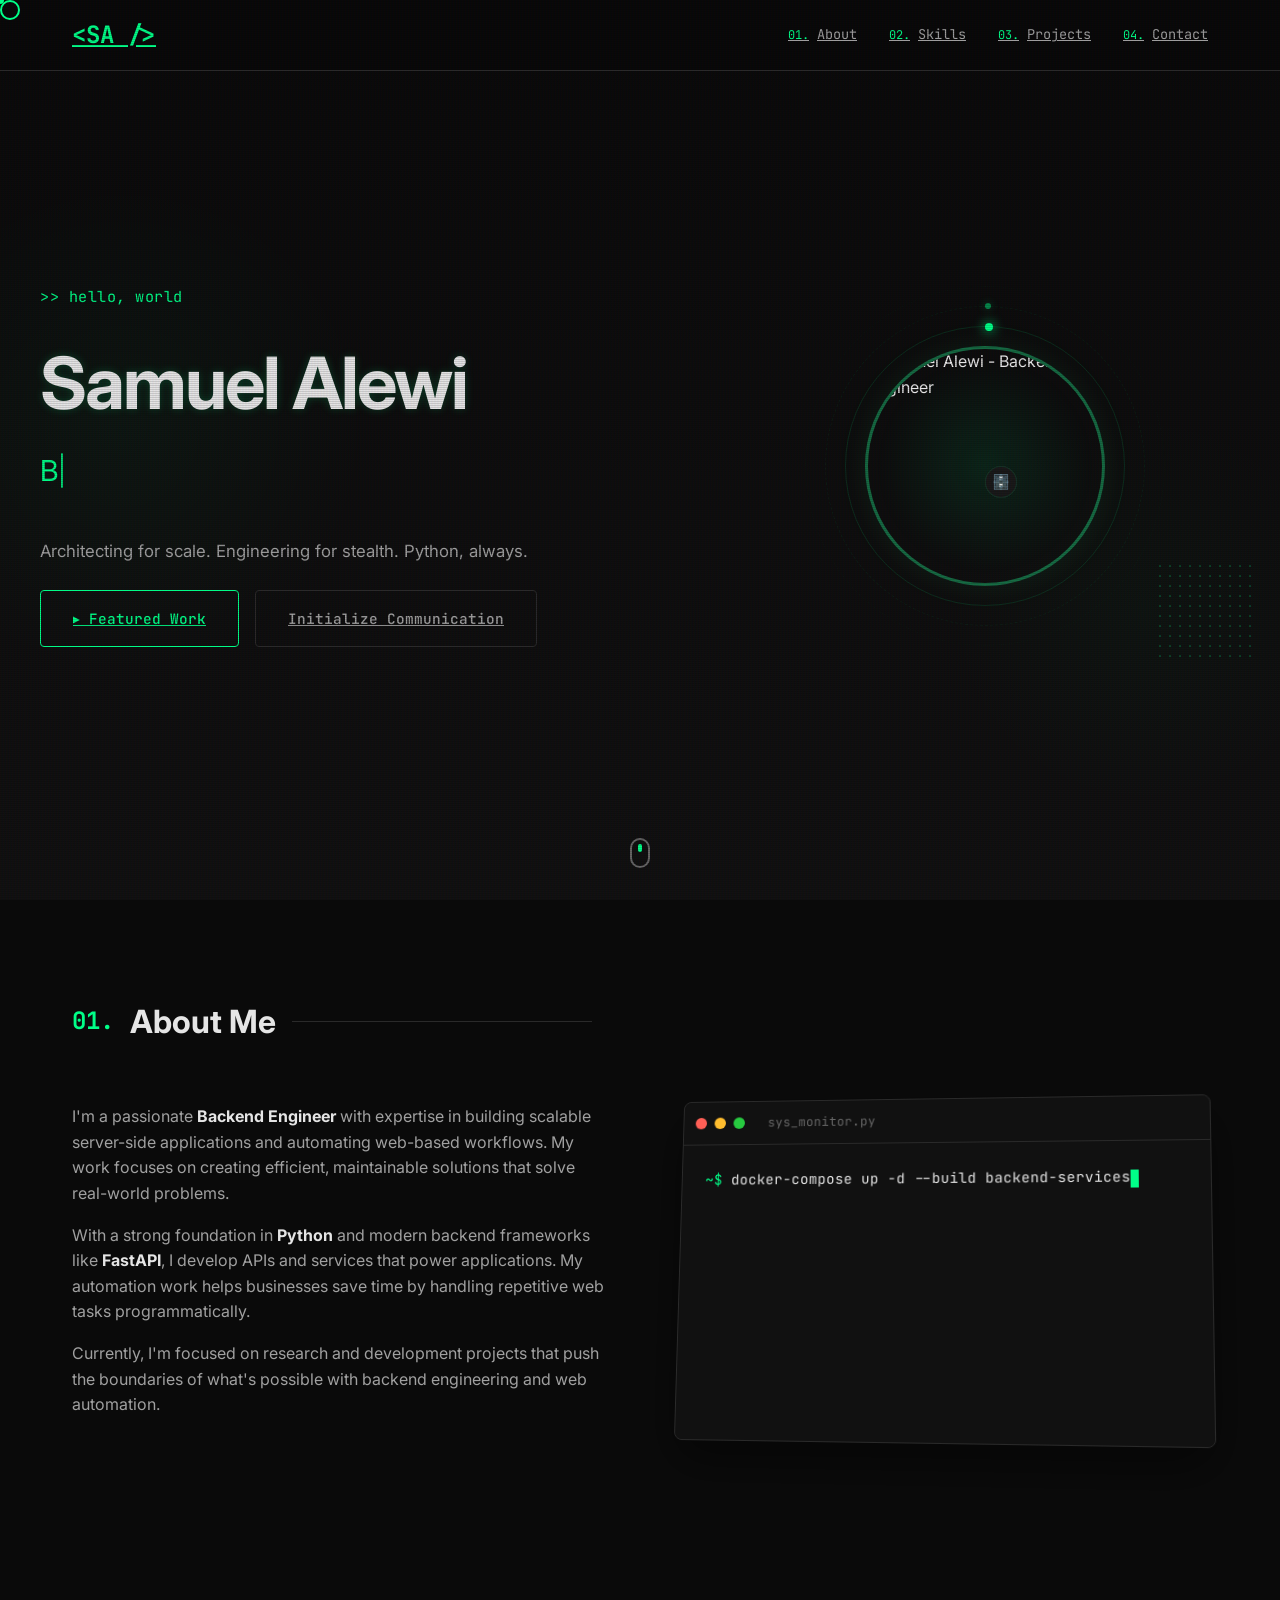
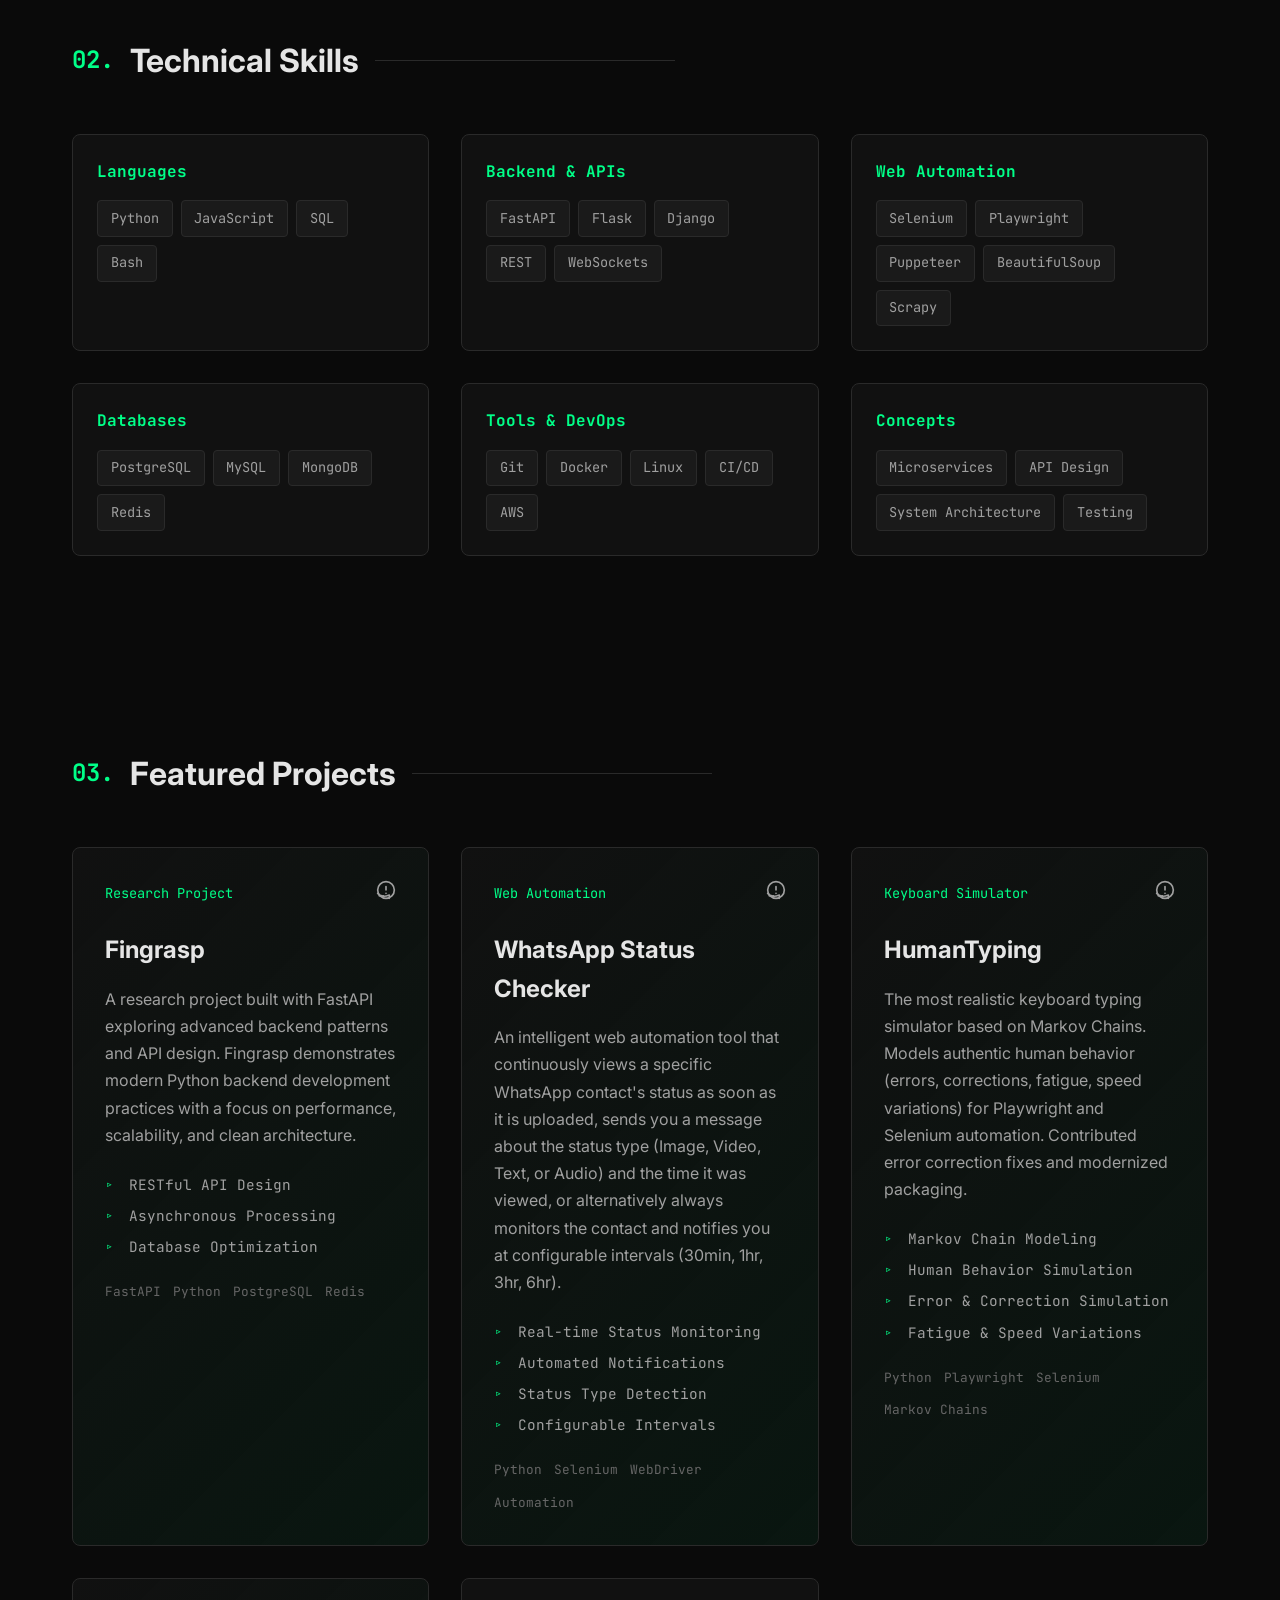
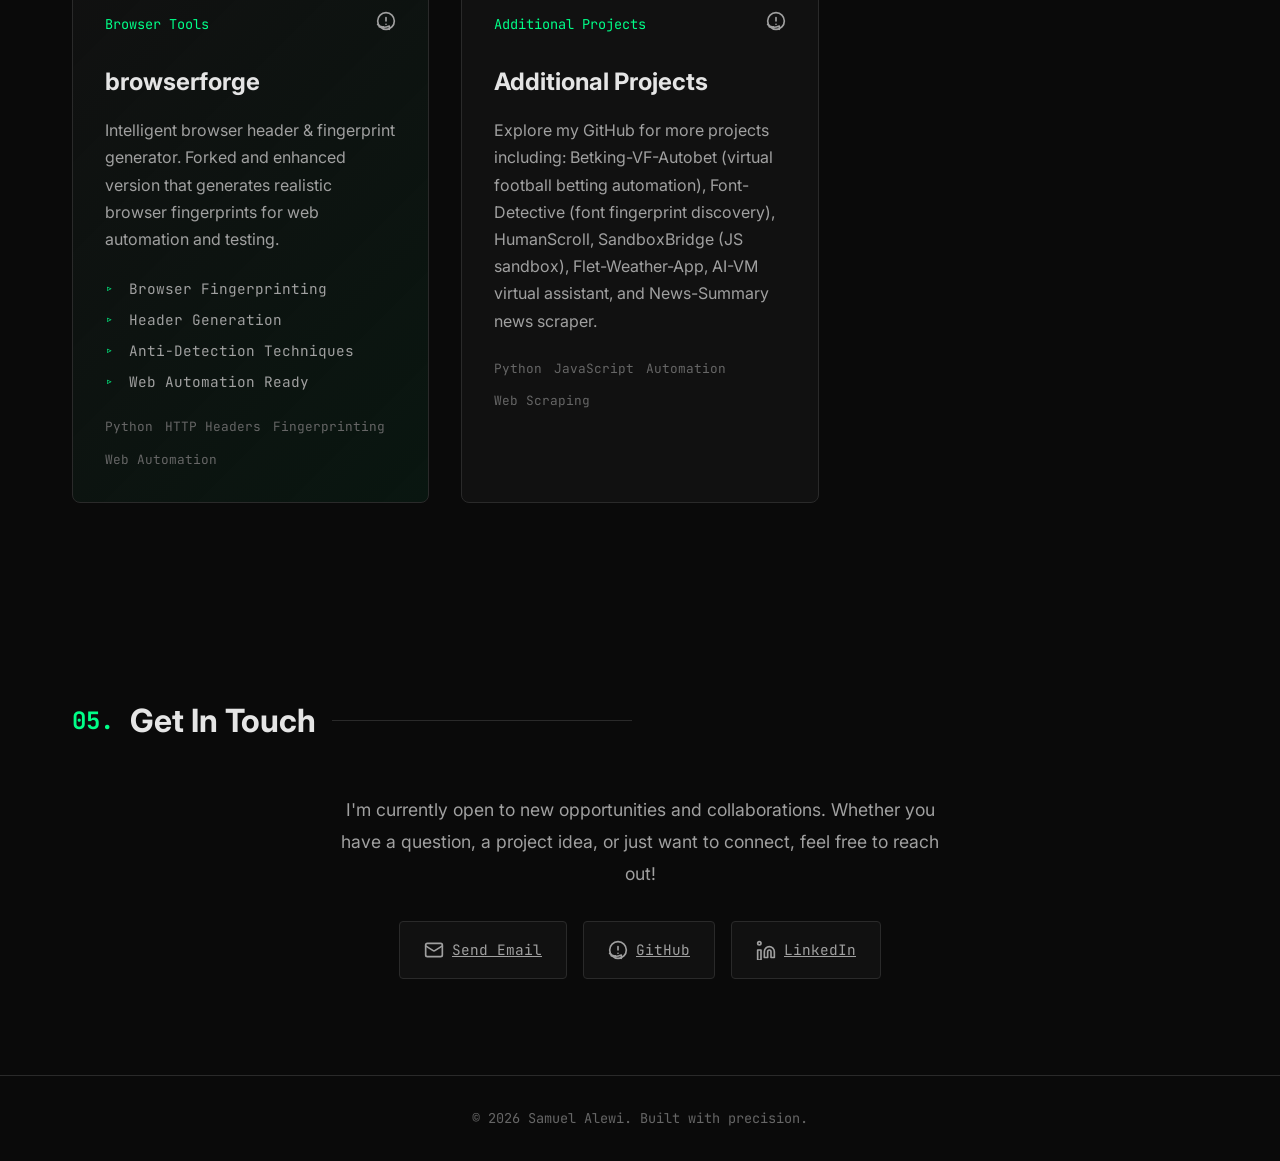
==== commit f810fa8f: "feat(loading): introduce glitch reveal system with overlay and staggered animations - Adjust typing " ====
--- a/src/index.html
+++ b/src/index.html
@@ -15,7 +15,10 @@
     <link rel="stylesheet" href="styles/main.css">
 </head>
 
-<body>
+<body class="loading">
+    <!-- Glitch Interference Overlay -->
+    <div id="glitchOverlay" class="glitch-overlay"></div>
+
     <canvas id="matrix-canvas"></canvas>
     <div class="cursor-trail"></div>
     <div class="cursor-dot"></div>
@@ -48,8 +51,7 @@
                     <span class="typed-role"></span><span class="typed-cursor">|</span>
                 </h2>
                 <p class="hero-description anim-stagger" style="--i:3">
-                    I architect high-performance backend systems and engineer resilient automation
-                    frameworks — from async API pipelines to stealth browser orchestration.
+                    Architecting for scale. Engineering for stealth. Python, always.
                 </p>
                 <div class="hero-buttons anim-stagger" style="--i:4">
                     <a href="#projects" class="btn btn-primary">
--- a/src/styles/main.css
+++ b/src/styles/main.css
@@ -33,6 +33,10 @@
     overflow-x: hidden;
 }
 
+body.loading {
+    overflow: hidden;
+}
+
 /* Matrix Rain Canvas */
 #matrix-canvas {
     position: fixed;
@@ -41,8 +45,13 @@
     width: 100%;
     height: 100%;
     z-index: -1;
-    opacity: 0.15;
+    opacity: 0.25;
     pointer-events: none;
+    transition: opacity 2s ease;
+}
+
+body.loading #matrix-canvas {
+    opacity: 0.45;
 }
 
 /* CRT Effects */
@@ -332,33 +341,37 @@
 }
 
 @keyframes glitchPattern1 {
-    /* Pattern 1: Quick Slice (20%) */
-    0%, 19%, 21.5%, 23%, 49%, 51.5%, 53%, 89%, 91.5%, 93%, 100% { clip: rect(0, 0, 0, 0); transform: skew(0); opacity: 0; }
-    20% { clip: rect(10px, 999px, 40px, 0); transform: skew(0.5deg); opacity: 0.8; }
-    21% { clip: rect(60px, 999px, 90px, 0); transform: skew(-0.5deg); opacity: 0.8; }
+    /* Pattern 1: Quick Slice (10%, 20%) */
+    0%, 9%, 11.5%, 13%, 19%, 21.5%, 23%, 49%, 51.5%, 53%, 74%, 76.5%, 78%, 89%, 91.5%, 93%, 100% { clip: rect(0, 0, 0, 0); transform: skew(0); opacity: 0; }
+    10% { clip: rect(20px, 999px, 30px, 0); transform: skew(3deg); opacity: 1; text-shadow: -3px 0 var(--accent-primary); }
+    20% { clip: rect(10px, 999px, 40px, 0); transform: skew(0.5deg); opacity: 1; }
+    21% { clip: rect(60px, 999px, 90px, 0); transform: skew(-0.5deg); opacity: 1; }
     
-    /* Pattern 2: Double Jump (50%) */
-    50% { clip: rect(5px, 999px, 15px, 0); transform: translateX(3px); opacity: 0.8; }
-    51% { clip: rect(80px, 999px, 95px, 0); transform: translateX(-3px); opacity: 0.8; }
+    /* Pattern 2: Double Jump (50%, 75%) */
+    50% { clip: rect(5px, 999px, 15px, 0); transform: translateX(5px); opacity: 1; }
+    51% { clip: rect(80px, 999px, 95px, 0); transform: translateX(-5px); opacity: 1; }
+    75% { clip: rect(40px, 999px, 60px, 0); transform: translateY(-3px); opacity: 0.8; }
     
     /* Pattern 3: Flicker (90%) */
-    90% { clip: rect(30px, 999px, 60px, 0); transform: skew(1deg); opacity: 0.5; }
-    91% { clip: rect(0, 999px, 100px, 0); transform: skew(0); opacity: 0.3; }
+    90% { clip: rect(30px, 999px, 60px, 0); transform: skew(2deg); opacity: 1; }
+    91% { clip: rect(0, 999px, 100px, 0); transform: skew(0); opacity: 0.5; }
 }
 
 @keyframes glitchPattern2 {
-    /* Pattern 1: Vertical Skip (35%) */
-    0%, 34%, 36.5%, 38%, 64%, 66.5%, 68%, 94%, 96.5%, 98%, 100% { clip: rect(0, 0, 0, 0); transform: skew(0); opacity: 0; }
-    35% { clip: rect(20px, 999px, 30px, 0); transform: translateY(-2px); opacity: 0.8; }
-    36% { clip: rect(70px, 999px, 80px, 0); transform: translateY(2px); opacity: 0.8; }
+    /* Pattern 1: Vertical Skip (35%, 45%) */
+    0%, 34%, 36.5%, 38%, 44%, 46.5%, 48%, 64%, 66.5%, 68%, 84%, 86.5%, 88%, 94%, 96.5%, 98%, 100% { clip: rect(0, 0, 0, 0); transform: skew(0); opacity: 0; }
+    35% { clip: rect(20px, 999px, 30px, 0); transform: translateY(-3px); opacity: 1; text-shadow: 3px 0 #d1ffed; }
+    36% { clip: rect(70px, 999px, 80px, 0); transform: translateY(3px); opacity: 1; }
+    45% { clip: rect(10px, 999px, 20px, 0); transform: translateX(4px); opacity: 0.8; }
     
-    /* Pattern 2: Skew Jitter (65%) */
-    65% { clip: rect(40px, 999px, 50px, 0); transform: skew(5deg); opacity: 0.8; }
-    66% { clip: rect(10px, 999px, 20px, 0); transform: skew(-5deg); opacity: 0.8; }
+    /* Pattern 2: Skew Jitter (65%, 85%) */
+    65% { clip: rect(40px, 999px, 50px, 0); transform: skew(8deg); opacity: 1; }
+    66% { clip: rect(10px, 999px, 20px, 0); transform: skew(-8deg); opacity: 1; }
+    85% { clip: rect(50px, 999px, 70px, 0); transform: scaleY(1.2); opacity: 0.7; }
     
     /* Pattern 3: Offset Shift (95%) */
-    95% { clip: rect(0, 999px, 10px, 0); transform: translateX(5px); opacity: 0.8; }
-    96% { clip: rect(90px, 999px, 100px, 0); transform: translateX(-5px); opacity: 0.8; }
+    95% { clip: rect(0, 999px, 10px, 0); transform: translateX(8px); opacity: 1; }
+    96% { clip: rect(90px, 999px, 100px, 0); transform: translateX(-8px); opacity: 1; }
 }
 
 .hero-subtitle {
@@ -1157,3 +1170,81 @@
         max-width: 150px;
     }
 }
+/* Glitch Reveal System */
+.glitch-overlay {
+    position: fixed;
+    top: 0;
+    left: 0;
+    width: 100%;
+    height: 100%;
+    background: transparent;
+    z-index: 10000;
+    pointer-events: none;
+    mix-blend-mode: overlay;
+}
+
+.glitch-flash {
+    animation: flashBreak 0.4s steps(2) forwards;
+}
+
+@keyframes flashBreak {
+    0% { background: rgba(0, 255, 136, 0.4); }
+    25% { background: rgba(0, 0, 0, 0.8); }
+    50% { background: rgba(0, 255, 136, 0.2); }
+    75% { background: rgba(255, 255, 255, 0.1); }
+    100% { background: transparent; }
+}
+
+.anim-stagger {
+    opacity: 0;
+    visibility: hidden;
+}
+
+body:not(.loading) .anim-stagger {
+    visibility: visible;
+    animation: revealGlitch 0.6s cubic-bezier(0.19, 1, 0.22, 1) forwards;
+    animation-delay: calc(var(--i) * 0.12s);
+}
+
+@keyframes revealGlitch {
+    0% {
+        opacity: 0;
+        transform: translate(-10px, 10px) skewX(20deg);
+        filter: blur(10px) brightness(2);
+        clip-path: inset(40% 0 60% 0);
+    }
+    20% {
+        opacity: 1;
+        transform: translate(10px, -10px) skewX(-20deg);
+        clip-path: inset(0 40% 0 60%);
+    }
+    40% {
+        transform: translate(-5px, 0px) skewX(10deg);
+        clip-path: inset(60% 0 20% 0);
+    }
+    60% {
+        transform: translate(5px, 0px) skewX(-10deg);
+        clip-path: inset(0 60% 0 40%);
+    }
+    80% {
+        transform: translate(0px, 0px) skewX(0deg);
+        clip-path: inset(0 0 0 0);
+        filter: blur(0px) brightness(1.5);
+    }
+    100% {
+        opacity: 1;
+        transform: translate(0, 0) skewX(0);
+        filter: brightness(1);
+    }
+}
+
+body:not(.loading) .hero-profile-wrapper {
+    animation: profileReveal 1.2s cubic-bezier(0.16, 1, 0.3, 1) forwards 0.4s;
+    opacity: 0;
+}
+
+@keyframes profileReveal {
+    0% { opacity: 0; transform: scale(0.8) rotate(5deg) translateY(30px); filter: brightness(3) contrast(2); }
+    50% { opacity: 0.5; filter: brightness(1.5) contrast(1.5) hue-rotate(90deg); }
+    100% { opacity: 1; transform: scale(1) rotate(0) translateY(0); filter: brightness(1) contrast(1); }
+}
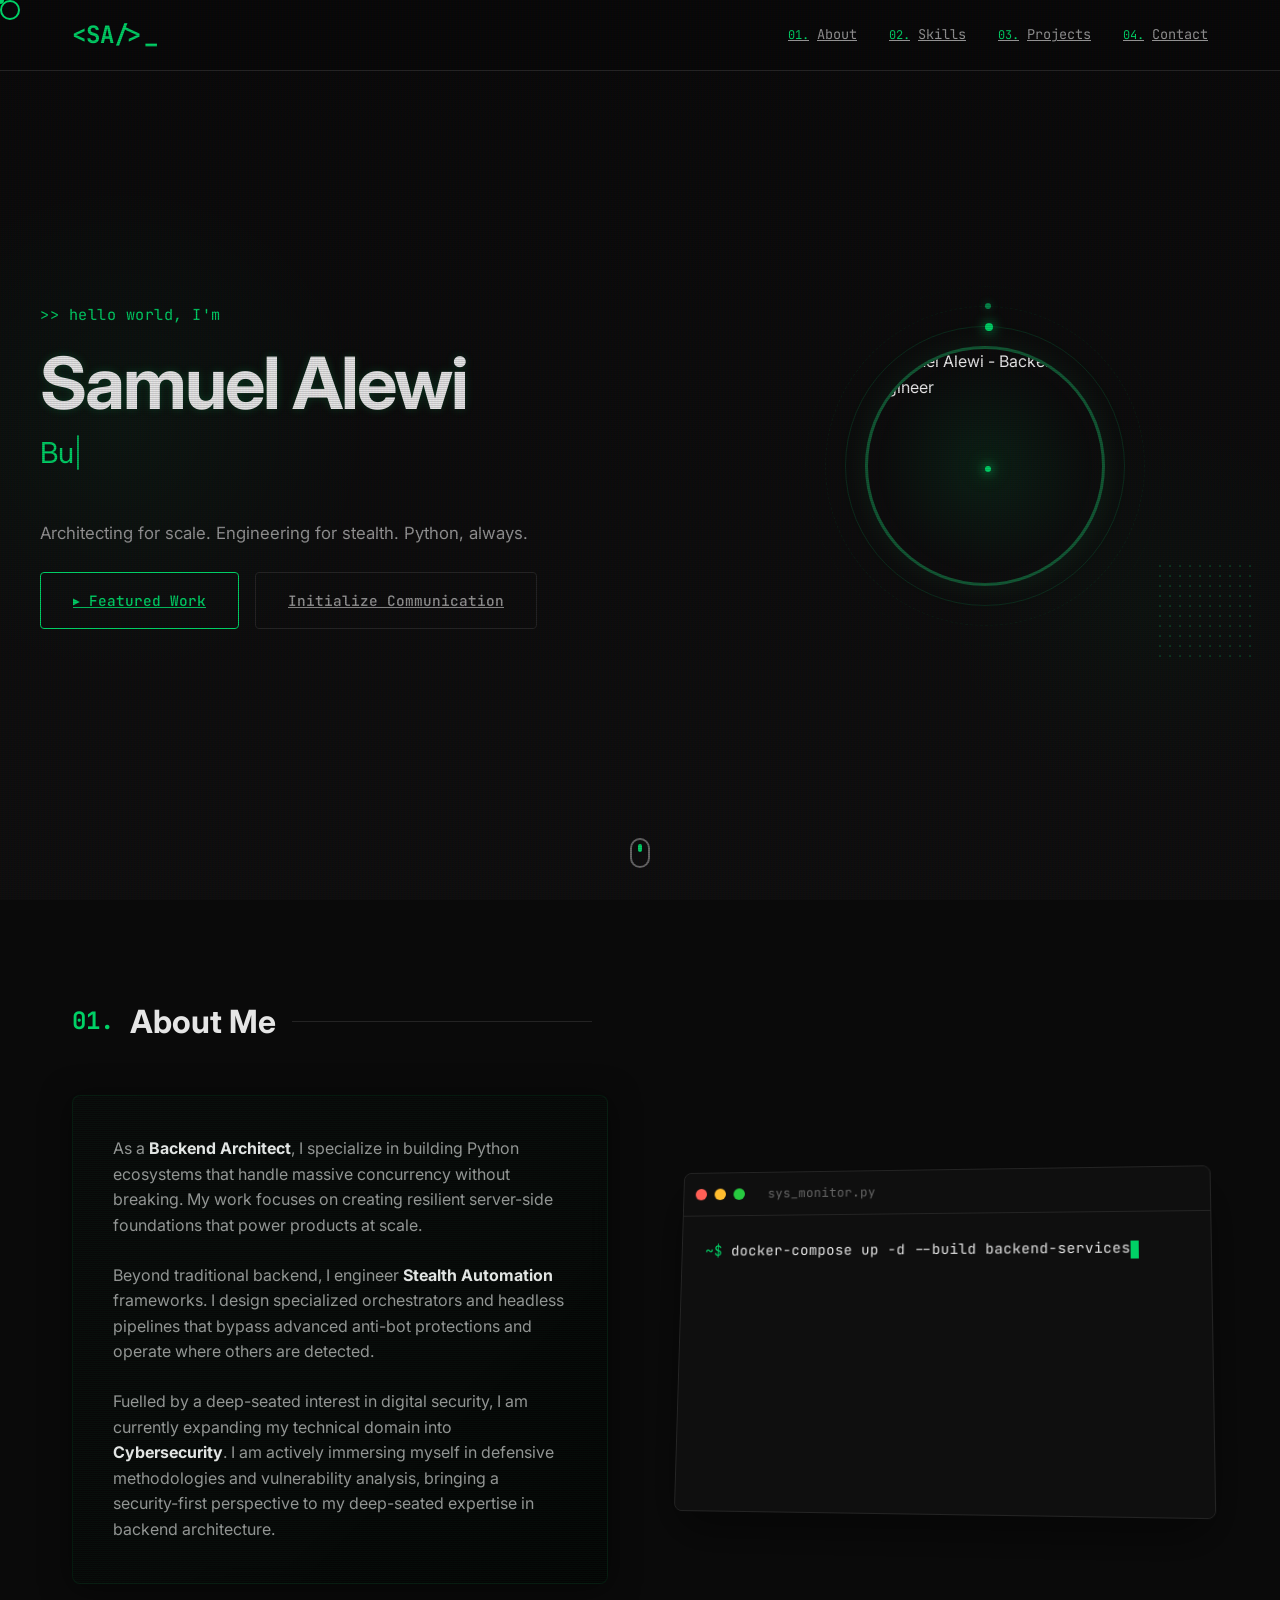
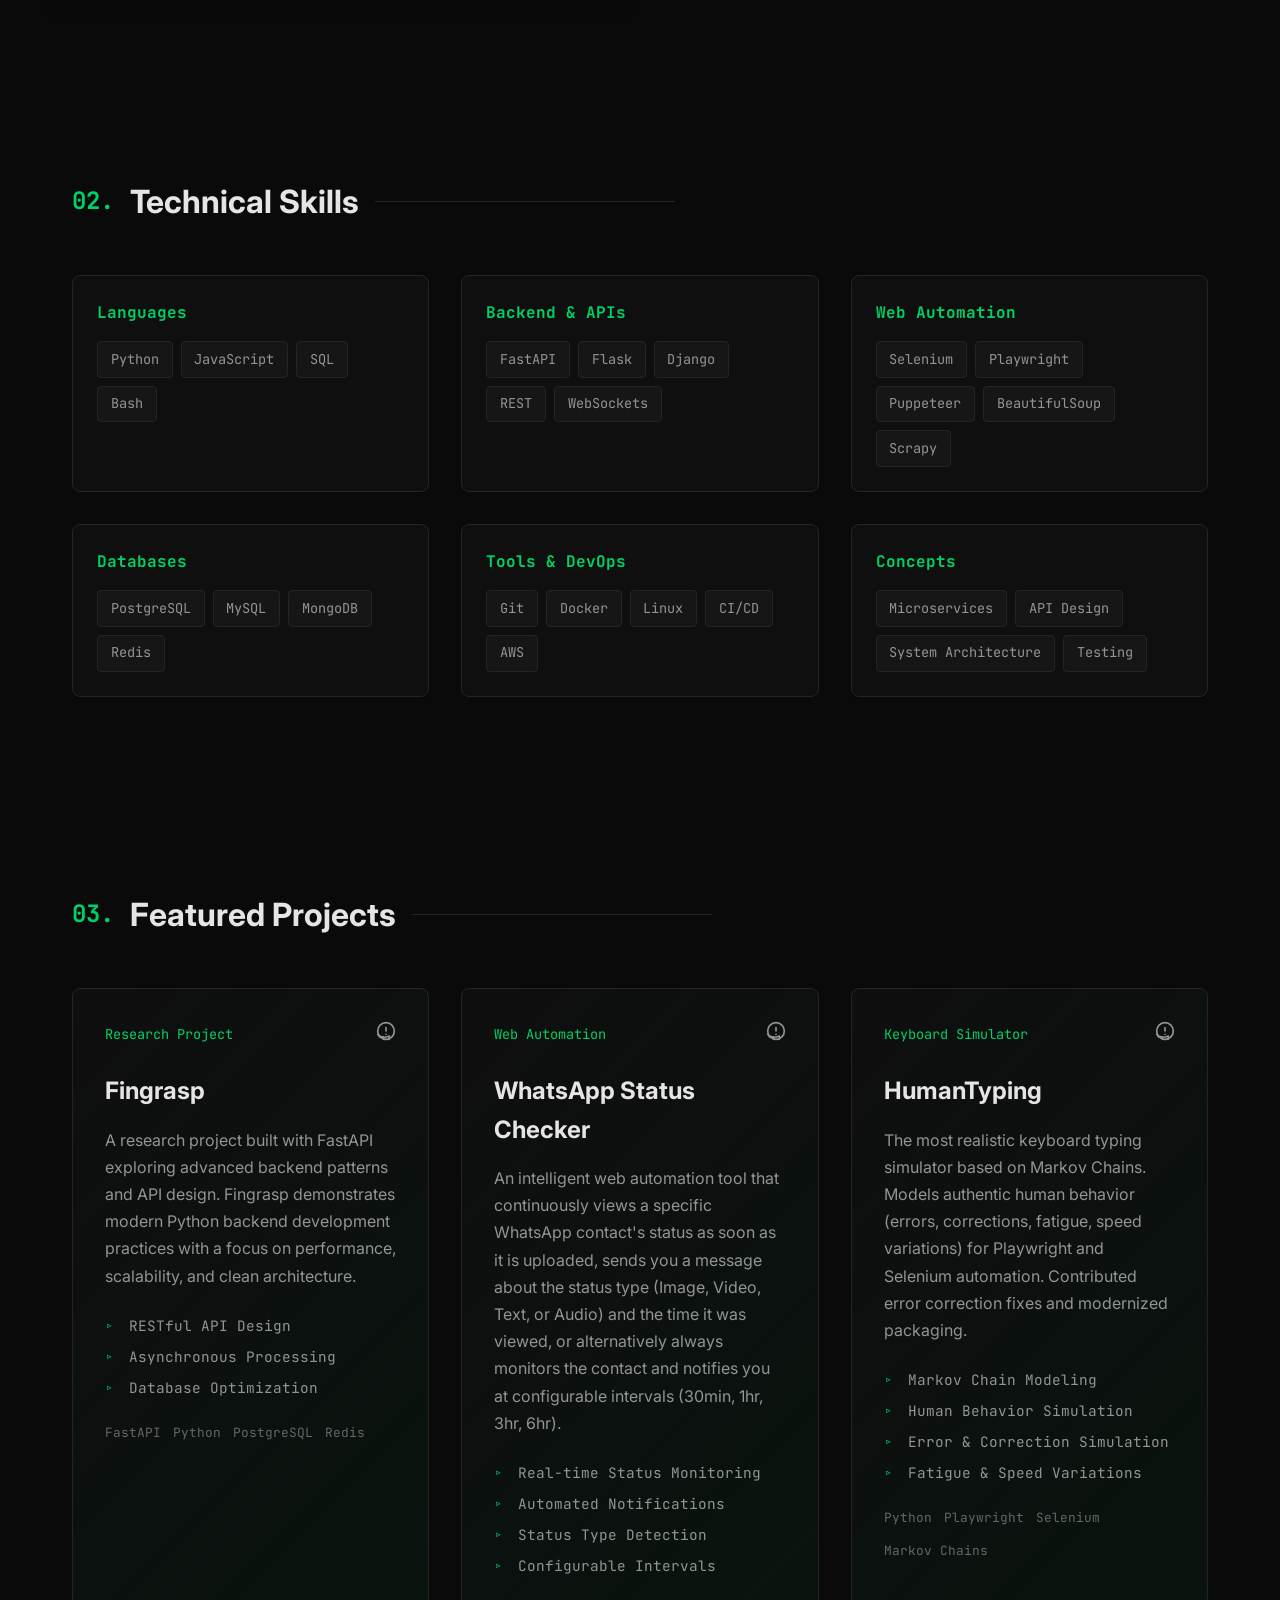
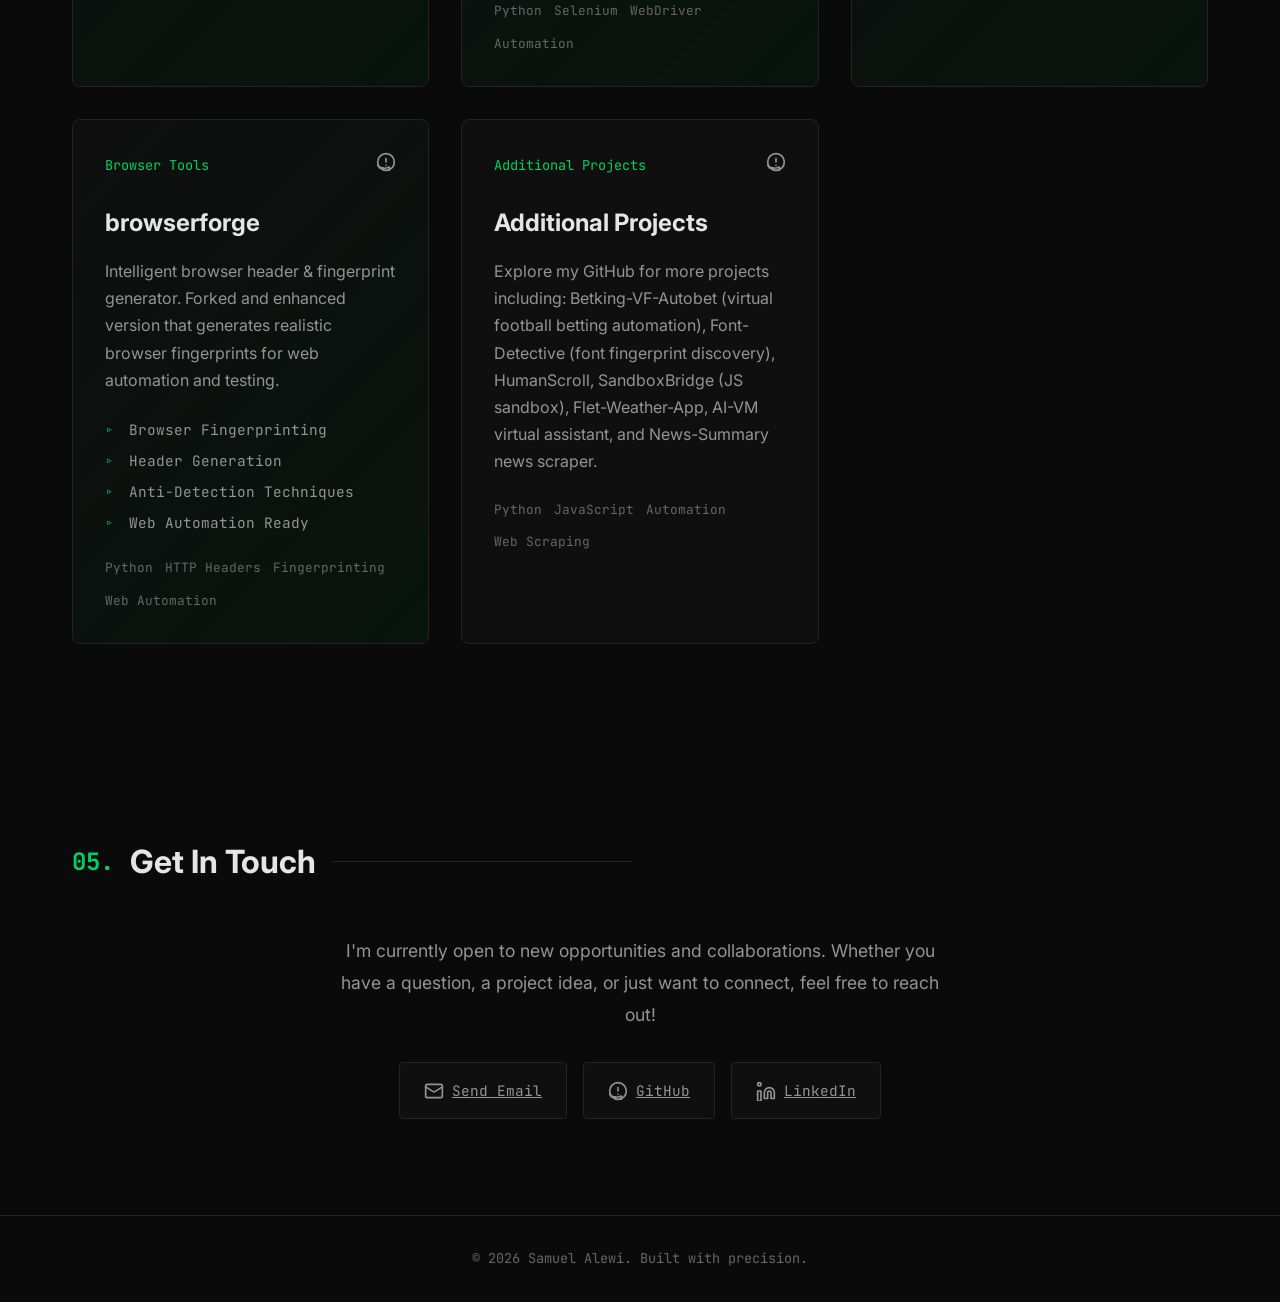
==== commit 4922ac98: "refactor(ui): update color palette and enhance about section presentation - Introduce a blinking cur" ====
--- a/src/index.html
+++ b/src/index.html
@@ -25,7 +25,7 @@
 
     <nav class="navbar" role="navigation" aria-label="Main navigation">
         <div class="nav-container">
-            <a href="#" class="nav-logo" aria-label="Home">&lt;SA /&gt;</a>
+            <a href="#" class="nav-logo" aria-label="Home">&lt;SA/&gt;<span class="logo-cursor">_</span></a>
             <button class="nav-toggle" aria-label="Toggle navigation" aria-expanded="false">
                 <span class="hamburger"></span>
             </button>
@@ -45,7 +45,7 @@
     <section class="hero" id="hero">
         <div class="hero-grid">
             <div class="hero-text">
-                <p class="hero-greeting anim-stagger" style="--i:0">>> hello, world</p>
+                <p class="hero-greeting anim-stagger" style="--i:0">>> hello world, I'm</p>
                 <h1 class="hero-title anim-stagger" style="--i:1" data-text="Samuel Alewi">Samuel Alewi</h1>
                 <h2 class="hero-subtitle anim-stagger" style="--i:2">
                     <span class="typed-role"></span><span class="typed-cursor">|</span>
@@ -68,12 +68,8 @@
                     <img src="https://github.com/KrAsH-CoD3.png" alt="Samuel Alewi - Backend Engineer"
                         class="hero-image" loading="eager">
                     <div class="hero-image-glow"></div>
-                    <!-- Floating tech orbits -->
-                    <div class="orbit-icon" style="--angle: 0deg; --delay: 0s;">⚡</div>
-                    <div class="orbit-icon" style="--angle: 72deg; --delay: 0.5s;">🐍</div>
-                    <div class="orbit-icon" style="--angle: 144deg; --delay: 1s;">🔒</div>
-                    <div class="orbit-icon" style="--angle: 216deg; --delay: 1.5s;">⚙️</div>
-                    <div class="orbit-icon" style="--angle: 288deg; --delay: 2s;">🗄️</div>
+                    <!-- Floating orbit dot -->
+                    <div class="orbit-dot" style="--angle: 0deg; --speed: 8s;"></div>
                 </div>
                 <div class="hero-image-dots"></div>
             </div>
@@ -88,20 +84,17 @@
             <h2 class="section-title" id="about-title"><span class="section-number">01.</span> About Me</h2>
             <div class="about-content">
                 <div class="about-text">
-                    <p>
-                        I'm a passionate <strong>Backend Engineer</strong> with expertise in building
-                        scalable server-side applications and automating web-based workflows.
-                        My work focuses on creating efficient, maintainable solutions that solve real-world problems.
-                    </p>
-                    <p>
-                        With a strong foundation in <strong>Python</strong> and modern backend frameworks
-                        like <strong>FastAPI</strong>, I develop APIs and services that power applications.
-                        My automation work helps businesses save time by handling repetitive web tasks programmatically.
-                    </p>
-                    <p>
-                        Currently, I'm focused on research and development projects that push the
-                        boundaries of what's possible with backend engineering and web automation.
-                    </p>
+                    <div class="info-container">
+                        <p>
+                            As a <strong>Backend Architect</strong>, I specialize in building Python ecosystems that handle massive concurrency without breaking. My work focuses on creating resilient server-side foundations that power products at scale.
+                        </p>
+                        <p>
+                            Beyond traditional backend, I engineer <strong>Stealth Automation</strong> frameworks. I design specialized orchestrators and headless pipelines that bypass advanced anti-bot protections and operate where others are detected.
+                        </p>
+                        <p>
+                            Fuelled by a deep-seated interest in digital security, I am currently expanding my technical domain into <strong>Cybersecurity</strong>. I am actively immersing myself in defensive methodologies and vulnerability analysis, bringing a security-first perspective to my deep-seated expertise in backend architecture.
+                        </p>
+                    </div>
                 </div>
                 <div class="about-image">
                     <div class="terminal-window">
@@ -399,7 +392,7 @@
                     question, a project idea, or just want to connect, feel free to reach out!
                 </p>
                 <div class="contact-links">
-                    <a href="mailto:your.email@example.com" class="contact-btn">
+                    <a href="mailto:samuelalewi@gmail.com" class="contact-btn">
                         <svg xmlns="http://www.w3.org/2000/svg" width="20" height="20" viewBox="0 0 24 24" fill="none"
                             stroke="currentColor" stroke-width="2" stroke-linecap="round" stroke-linejoin="round">
                             <rect width="20" height="16" x="2" y="4" rx="2" />
--- a/src/styles/main.css
+++ b/src/styles/main.css
@@ -1,14 +1,14 @@
 :root {
     --bg-primary: #0a0a0a;
-    --bg-secondary: #111111;
-    --bg-tertiary: #1a1a1a;
+    --bg-secondary: #0f0f0f;
+    --bg-tertiary: #161616;
     --text-primary: #e5e5e5;
-    --text-secondary: #a0a0a0;
+    --text-secondary: #949494;
     --text-muted: #666666;
-    --accent-primary: #00ff88;
-    --accent-secondary: #00cc6a;
-    --accent-glow: rgba(0, 255, 136, 0.15);
-    --border-color: #2a2a2a;
+    --accent-primary: #00d166;
+    --accent-secondary: #00b358;
+    --accent-glow: rgba(0, 209, 102, 0.1);
+    --border-color: #242424;
     --font-mono: 'JetBrains Mono', monospace;
     --font-sans: 'Inter', sans-serif;
     --transition: all 0.3s cubic-bezier(0.4, 0, 0.2, 1);
@@ -126,6 +126,19 @@
     font-size: 1.5rem;
     font-weight: 700;
     color: var(--accent-primary);
+    display: flex;
+    align-items: center;
+    text-decoration: none;
+}
+
+.logo-cursor {
+    color: var(--accent-primary);
+    margin-left: 2px;
+    animation: logoBlink 1s step-end infinite;
+}
+
+@keyframes logoBlink {
+    50% { opacity: 0; }
 }
 
 .nav-menu {
@@ -305,12 +318,14 @@
 .hero-title {
     font-size: clamp(2.8rem, 7vw, 4.5rem);
     color: var(--text-primary);
+    margin: 0;
     margin-bottom: 0.5rem;
     letter-spacing: -2px;
     font-weight: 700;
     position: relative;
     display: inline-block;
-    text-shadow: 0 0 10px rgba(0, 255, 136, 0.2);
+    line-height: 1.1; /* Standardize line-height */
+    text-shadow: 0 0 10px rgba(0, 209, 102, 0.2);
 }
 
 /* Continuous senior glitch effect */
@@ -322,56 +337,55 @@
     left: 0;
     width: 100%;
     height: 100%;
-    background: var(--bg-primary); /* Helps with layering */
     opacity: 0.8;
+    pointer-events: none;
 }
 
 .hero-title::before {
     left: 2px;
-    text-shadow: -2px 0 var(--accent-primary);
+    text-shadow: -3px 0 var(--accent-primary);
     clip: rect(0, 0, 0, 0);
-    animation: glitchPattern1 12s infinite linear;
+    animation: glitchPattern1 5s infinite linear;
 }
 
 .hero-title::after {
     left: -2px;
-    text-shadow: 2px 0 #d1ffed;
+    text-shadow: 3px 0 #ff0040;
     clip: rect(0, 0, 0, 0);
-    animation: glitchPattern2 12s infinite linear;
+    animation: glitchPattern2 5.3s infinite linear;
 }
 
 @keyframes glitchPattern1 {
-    /* Pattern 1: Quick Slice (10%, 20%) */
-    0%, 9%, 11.5%, 13%, 19%, 21.5%, 23%, 49%, 51.5%, 53%, 74%, 76.5%, 78%, 89%, 91.5%, 93%, 100% { clip: rect(0, 0, 0, 0); transform: skew(0); opacity: 0; }
-    10% { clip: rect(20px, 999px, 30px, 0); transform: skew(3deg); opacity: 1; text-shadow: -3px 0 var(--accent-primary); }
-    20% { clip: rect(10px, 999px, 40px, 0); transform: skew(0.5deg); opacity: 1; }
-    21% { clip: rect(60px, 999px, 90px, 0); transform: skew(-0.5deg); opacity: 1; }
+    /* Most of the time: Still and hidden */
+    0%, 4.5%, 6.5%, 19.5%, 21.5%, 34.5%, 36.5%, 44.5%, 46.5%, 59.5%, 61.5%, 74.5%, 76.5%, 89.5%, 91.5%, 100% { clip: rect(0, 0, 0, 0); transform: translate(0); opacity: 0; }
     
-    /* Pattern 2: Double Jump (50%, 75%) */
-    50% { clip: rect(5px, 999px, 15px, 0); transform: translateX(5px); opacity: 1; }
-    51% { clip: rect(80px, 999px, 95px, 0); transform: translateX(-5px); opacity: 1; }
-    75% { clip: rect(40px, 999px, 60px, 0); transform: translateY(-3px); opacity: 0.8; }
+    /* THE BALANCED STANDARD BURST (Increased impact) */
+    5% { clip: rect(0, 9999px, 100px, 0); transform: translateX(-8px) skewX(5deg); opacity: 1; filter: contrast(2); }
+    5.4% { clip: rect(20px, 9999px, 60px, 0); transform: translateX(8px) skewX(-2deg); opacity: 1; }
     
-    /* Pattern 3: Flicker (90%) */
-    90% { clip: rect(30px, 999px, 60px, 0); transform: skew(2deg); opacity: 1; }
-    91% { clip: rect(0, 999px, 100px, 0); transform: skew(0); opacity: 0.5; }
+    /* DIGITAL PHOSPHOR JITTERS (More obvious noise) */
+    20% { clip: rect(50px, 9999px, 55px, 0); transform: translateX(4px) skewX(10deg); opacity: 1; }
+    35% { clip: rect(10px, 9999px, 15px, 0); transform: translateX(-4px); opacity: 0.9; }
+    45% { clip: rect(70px, 9999px, 75px, 0); transform: translateX(6px) skewX(-8deg); opacity: 1; }
+    60% { clip: rect(30px, 9999px, 35px, 0); transform: translateX(-5px); opacity: 0.9; }
+    75% { clip: rect(15px, 9999px, 20px, 0); transform: translateX(4px) skewX(5deg); opacity: 1; }
+    90% { clip: rect(85px, 9999px, 90px, 0); transform: translateX(-6px); opacity: 1; }
 }
 
 @keyframes glitchPattern2 {
-    /* Pattern 1: Vertical Skip (35%, 45%) */
-    0%, 34%, 36.5%, 38%, 44%, 46.5%, 48%, 64%, 66.5%, 68%, 84%, 86.5%, 88%, 94%, 96.5%, 98%, 100% { clip: rect(0, 0, 0, 0); transform: skew(0); opacity: 0; }
-    35% { clip: rect(20px, 999px, 30px, 0); transform: translateY(-3px); opacity: 1; text-shadow: 3px 0 #d1ffed; }
-    36% { clip: rect(70px, 999px, 80px, 0); transform: translateY(3px); opacity: 1; }
-    45% { clip: rect(10px, 999px, 20px, 0); transform: translateX(4px); opacity: 0.8; }
+    0%, 11.5%, 13.5%, 26.5%, 28.5%, 41.5%, 43.5%, 56.5%, 58.5%, 71.5%, 73.5%, 86.5%, 88.5%, 97.5%, 100% { clip: rect(0, 0, 0, 0); transform: translate(0); opacity: 0; }
     
-    /* Pattern 2: Skew Jitter (65%, 85%) */
-    65% { clip: rect(40px, 999px, 50px, 0); transform: skew(8deg); opacity: 1; }
-    66% { clip: rect(10px, 999px, 20px, 0); transform: skew(-8deg); opacity: 1; }
-    85% { clip: rect(50px, 999px, 70px, 0); transform: scaleY(1.2); opacity: 0.7; }
+    /* THE BALANCED STANDARD BURST (Increased impact) */
+    12% { clip: rect(0, 9999px, 30px, 0); transform: translateX(10px) skewX(-4deg); opacity: 1; filter: brightness(1.5); }
+    12.4% { clip: rect(50px, 9999px, 100px, 0); transform: translateX(-10px) skewX(3deg); opacity: 1; }
     
-    /* Pattern 3: Offset Shift (95%) */
-    95% { clip: rect(0, 999px, 10px, 0); transform: translateX(8px); opacity: 1; }
-    96% { clip: rect(90px, 999px, 100px, 0); transform: translateX(-8px); opacity: 1; }
+    /* DIGITAL PHOSPHOR JITTERS (More obvious noise) */
+    27% { clip: rect(20px, 9999px, 25px, 0); transform: translateX(-5px) skewX(-12deg); opacity: 1; }
+    42% { clip: rect(80px, 9999px, 85px, 0); transform: translateX(5px); opacity: 0.9; }
+    57% { clip: rect(40px, 9999px, 45px, 0); transform: translateX(-4px) skewX(8deg); opacity: 1; }
+    72% { clip: rect(5px, 9999px, 12px, 0); transform: translateX(6px); opacity: 0.9; }
+    87% { clip: rect(60px, 9999px, 65px, 0); transform: translateX(-4px) skewX(-6deg); opacity: 1; }
+    98% { clip: rect(35px, 9999px, 40px, 0); transform: translateX(5px); opacity: 1; }
 }
 
 .hero-subtitle {
@@ -447,7 +461,7 @@
     height: 240px;
     border-radius: 50%;
     object-fit: cover;
-    border: 3px solid rgba(0, 255, 136, 0.4);
+    border: 3px solid rgba(0, 209, 102, 0.4);
     position: relative;
     z-index: 2;
     filter: grayscale(20%) contrast(1.05);
@@ -459,7 +473,7 @@
     filter: grayscale(0%) contrast(1);
     transform: scale(1.05);
     border-color: var(--accent-primary);
-    box-shadow: 0 0 60px rgba(0, 255, 136, 0.2), 0 0 120px rgba(0, 255, 136, 0.05);
+    box-shadow: 0 0 60px rgba(0, 209, 102, 0.2), 0 0 120px rgba(0, 209, 102, 0.05);
 }
 
 .hero-image-ring {
@@ -519,40 +533,42 @@
 }
 
 /* Floating orbit icons */
-.orbit-icon {
+/* Floating orbit dots */
+.orbit-dot {
     position: absolute;
     top: 50%;
     left: 50%;
-    width: 32px;
-    height: 32px;
-    display: flex;
-    align-items: center;
-    justify-content: center;
-    font-size: 0.9rem;
-    background: var(--bg-tertiary);
-    border: 1px solid rgba(0, 255, 136, 0.1);
+    width: 6px;
+    height: 6px;
+    background: var(--accent-primary);
     border-radius: 50%;
-    z-index: 3;
-    animation: orbitFloat 20s linear infinite;
-    animation-delay: var(--delay);
+    box-shadow: 0 0 10px var(--accent-primary), 0 0 20px var(--accent-primary);
+    z-index: 5;
+    animation: orbitPulse 2s ease-in-out infinite alternate, orbitFloat var(--speed) linear infinite;
     transform-origin: 0 0;
     --orbit-radius: 175px;
-    opacity: 0.8;
-    transition: opacity 0.3s, transform 0.3s;
-}
-
-.orbit-icon:hover {
+    opacity: 0;
+    visibility: hidden;
+}
+
+@keyframes orbitPulse {
+    from { transform: translate(-50%, -50%) rotate(var(--angle)) translateX(var(--orbit-radius)) scale(0.8); opacity: 0.6; }
+    to { transform: translate(-50%, -50%) rotate(var(--angle)) translateX(var(--orbit-radius)) scale(1.2); opacity: 1; }
+}
+
+body:not(.loading) .orbit-dot {
+    visibility: visible;
     opacity: 1;
-    transform: scale(1.3);
-    box-shadow: 0 0 16px rgba(0, 255, 136, 0.2);
+    transition: opacity 1s ease;
+    transition-delay: 2s;
 }
 
 @keyframes orbitFloat {
     from {
-        transform: translate(-50%, -50%) rotate(var(--angle)) translateX(var(--orbit-radius)) rotate(calc(-1 * var(--angle)));
+        transform: translate(-50%, -50%) rotate(var(--angle)) translateX(var(--orbit-radius));
     }
     to {
-        transform: translate(-50%, -50%) rotate(calc(var(--angle) + 360deg)) translateX(var(--orbit-radius)) rotate(calc(-1 * (var(--angle) + 360deg)));
+        transform: translate(-50%, -50%) rotate(calc(var(--angle) + 360deg)) translateX(var(--orbit-radius));
     }
 }
 
@@ -562,7 +578,7 @@
     left: 50%;
     width: 220px;
     height: 220px;
-    background: radial-gradient(circle, rgba(0, 255, 136, 0.1) 0%, transparent 70%);
+    background: radial-gradient(circle, rgba(0, 209, 102, 0.1) 0%, transparent 70%);
     transform: translate(-50%, -50%);
     z-index: 1;
     animation: glowPulse 4s ease-in-out infinite;
@@ -579,7 +595,7 @@
     right: -15px;
     width: 100px;
     height: 100px;
-    background-image: radial-gradient(rgba(0, 255, 136, 0.2) 1px, transparent 1px);
+    background-image: radial-gradient(rgba(0, 209, 102, 0.2) 1px, transparent 1px);
     background-size: 10px 10px;
     z-index: 0;
 }
@@ -779,8 +795,55 @@
 }
 
 .about-text p {
-    margin-bottom: 1rem;
+    margin-bottom: 1.5rem;
     color: var(--text-secondary);
+}
+
+.about-lead {
+    font-size: 1.25rem;
+    color: var(--accent-primary);
+    font-family: var(--font-mono);
+    margin-bottom: 2rem;
+    line-height: 1.4;
+    font-weight: 500;
+}
+
+.info-container {
+    background: linear-gradient(135deg, rgba(10, 10, 10, 0.8) 0%, rgba(5, 5, 5, 0.95) 100%);
+    padding: 2.5rem;
+    border-radius: 8px;
+    backdrop-filter: blur(10px);
+    border: 1px solid rgba(0, 209, 102, 0.1);
+    position: relative;
+    box-shadow: 0 4px 30px rgba(0, 0, 0, 0.5);
+    overflow: hidden;
+}
+
+/* Subtle scanline effect for inside the box */
+.info-container::before {
+    content: '';
+    position: absolute;
+    top: 0;
+    left: 0;
+    width: 100%;
+    height: 100%;
+    background: repeating-linear-gradient(
+        0deg,
+        transparent,
+        transparent 1px,
+        rgba(0, 209, 102, 0.03) 1px,
+        rgba(0, 209, 102, 0.03) 2px
+    );
+    pointer-events: none;
+}
+
+.about-text p {
+    margin-bottom: 1.5rem;
+    color: var(--text-secondary);
+}
+
+.about-text p:last-child {
+    margin-bottom: 0;
 }
 
 .about-text strong {
@@ -966,7 +1029,7 @@
 }
 
 .project-card.featured {
-    background: linear-gradient(135deg, var(--bg-secondary) 0%, rgba(0, 255, 136, 0.05) 100%);
+    background: linear-gradient(135deg, var(--bg-secondary) 0%, rgba(0, 209, 102, 0.05) 100%);
 }
 
 .project-header {
@@ -1184,15 +1247,34 @@
 }
 
 .glitch-flash {
-    animation: flashBreak 0.4s steps(2) forwards;
+    animation: flashBreak 0.6s steps(3) forwards;
 }
 
 @keyframes flashBreak {
-    0% { background: rgba(0, 255, 136, 0.4); }
-    25% { background: rgba(0, 0, 0, 0.8); }
-    50% { background: rgba(0, 255, 136, 0.2); }
-    75% { background: rgba(255, 255, 255, 0.1); }
-    100% { background: transparent; }
+    0% { 
+        background: rgba(0, 209, 102, 0.6); 
+        clip-path: inset(0 0 0 0);
+    }
+    20% { 
+        background: rgba(255, 0, 80, 0.4); 
+        clip-path: inset(40% 0 45% 0);
+    }
+    40% { 
+        background: rgba(0, 100, 255, 0.4); 
+        clip-path: inset(10% 0 80% 0);
+    }
+    60% { 
+        background: rgba(0, 255, 136, 0.2); 
+        clip-path: inset(0 0 0 0);
+    }
+    80% { 
+        background: rgba(255, 255, 255, 0.2); 
+        backdrop-filter: invert(1);
+    }
+    100% { 
+        background: transparent; 
+        backdrop-filter: invert(0);
+    }
 }
 
 .anim-stagger {
@@ -1209,27 +1291,36 @@
 @keyframes revealGlitch {
     0% {
         opacity: 0;
-        transform: translate(-10px, 10px) skewX(20deg);
-        filter: blur(10px) brightness(2);
-        clip-path: inset(40% 0 60% 0);
-    }
-    20% {
+        transform: translate(-30px, 20px) skewX(30deg) scale(1.1);
+        filter: blur(15px) brightness(3) hue-rotate(90deg);
+        clip-path: inset(50% 0 50% 0);
+    }
+    15% {
+        opacity: 0.8;
+        transform: translate(25px, -15px) skewX(-25deg);
+        filter: blur(5px) contrast(3);
+        clip-path: inset(20% 0 70% 0);
+    }
+    30% {
+        transform: translate(-15px, 0px) skewX(15deg);
+        clip-path: inset(70% 0 10% 0);
+        filter: hue-rotate(-90deg);
+    }
+    45% {
+        transform: translate(15px, 5px) skewX(-15deg);
+        clip-path: inset(0 30% 0 50%);
+        filter: brightness(2);
+    }
+    60% {
         opacity: 1;
-        transform: translate(10px, -10px) skewX(-20deg);
-        clip-path: inset(0 40% 0 60%);
-    }
-    40% {
-        transform: translate(-5px, 0px) skewX(10deg);
-        clip-path: inset(60% 0 20% 0);
-    }
-    60% {
-        transform: translate(5px, 0px) skewX(-10deg);
-        clip-path: inset(0 60% 0 40%);
+        transform: translate(-5px, -5px) skewX(5deg);
+        clip-path: inset(40% 0 30% 0);
+        filter: contrast(1.5) invert(0.2);
     }
     80% {
         transform: translate(0px, 0px) skewX(0deg);
         clip-path: inset(0 0 0 0);
-        filter: blur(0px) brightness(1.5);
+        filter: blur(0px) brightness(1.2);
     }
     100% {
         opacity: 1;
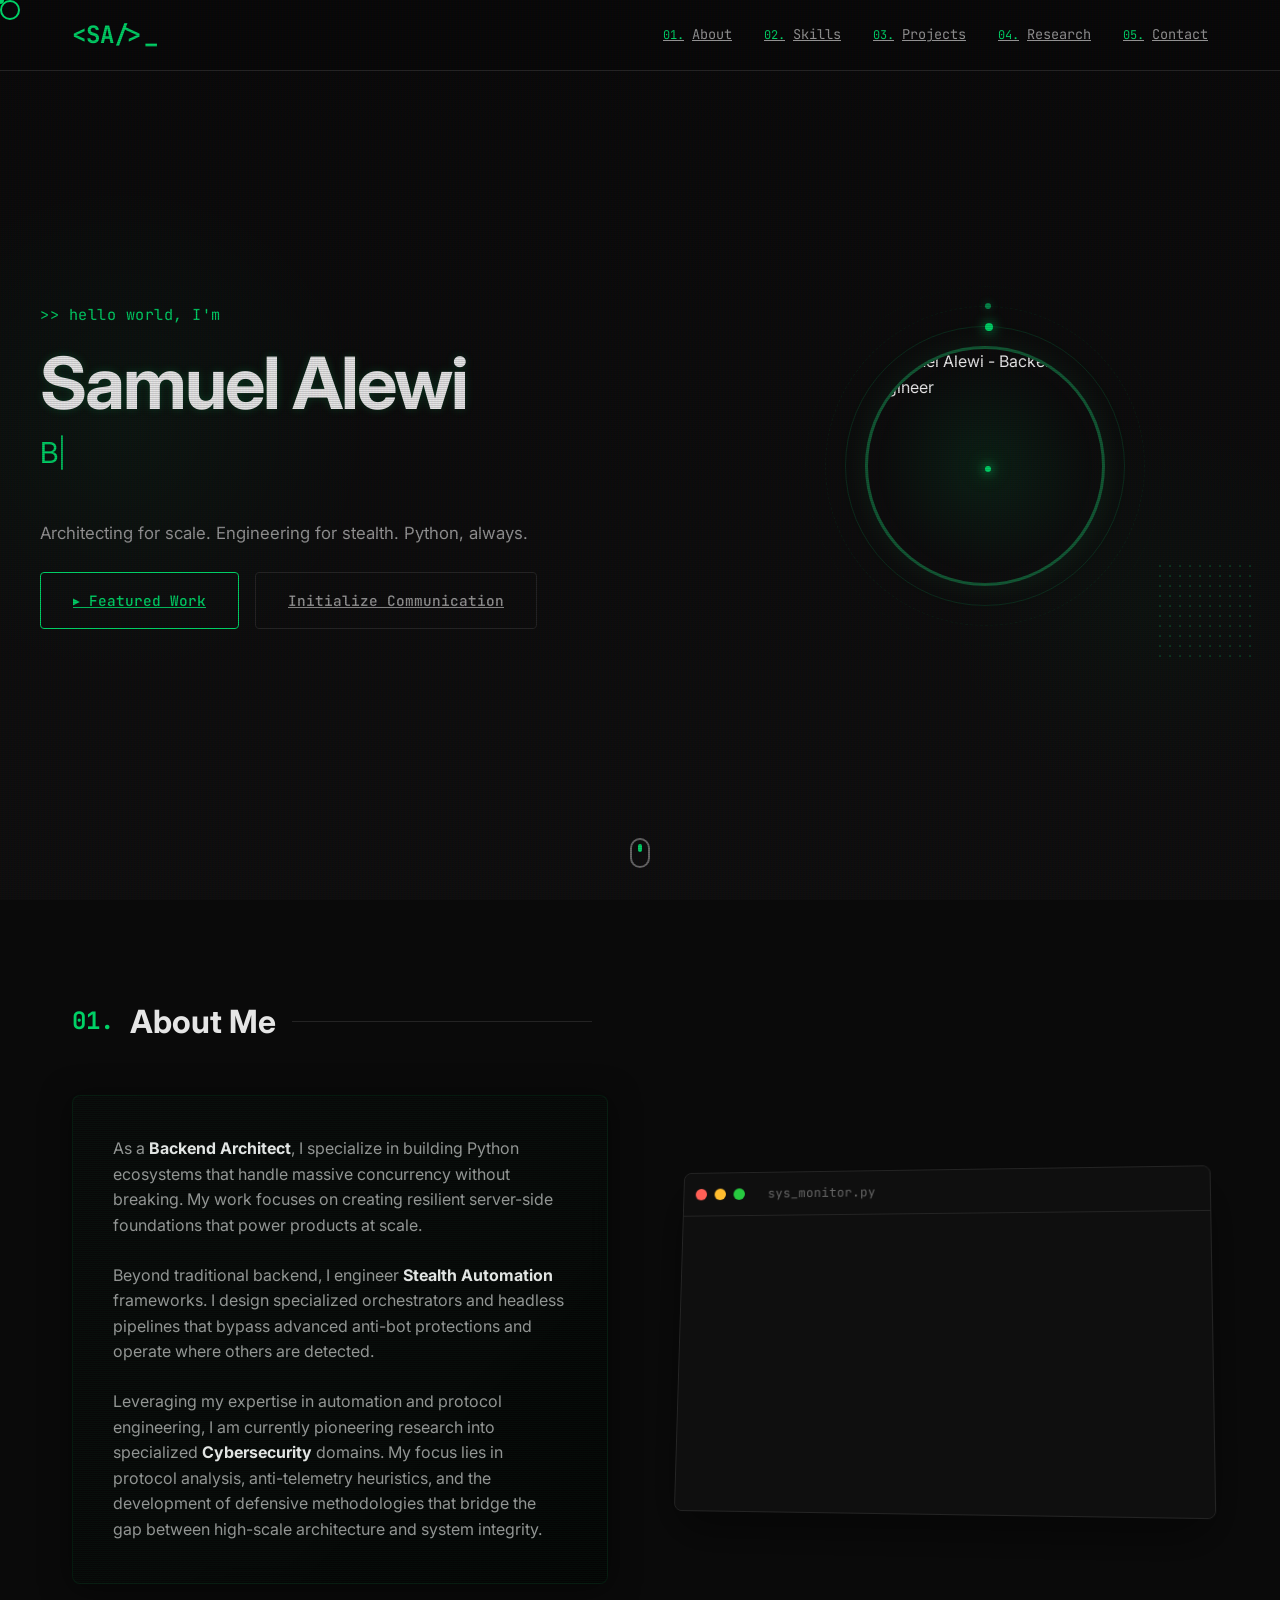
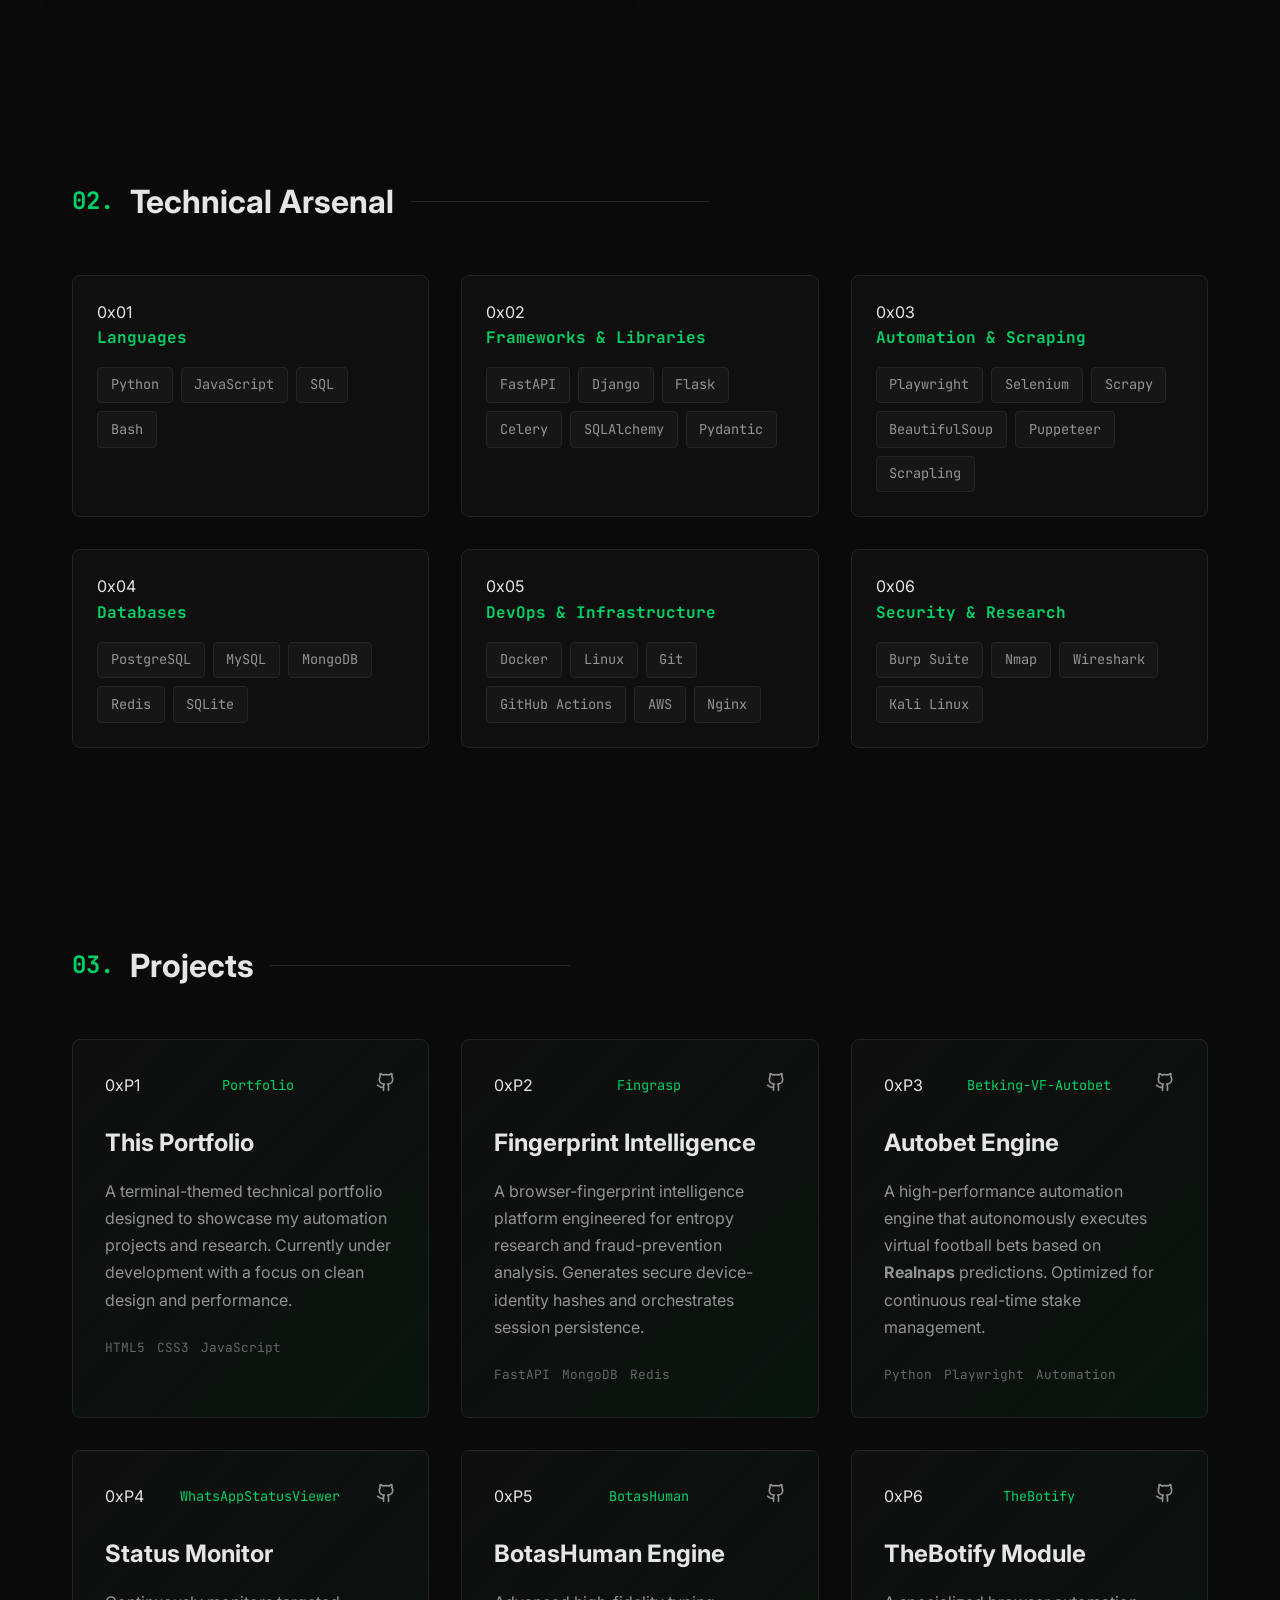
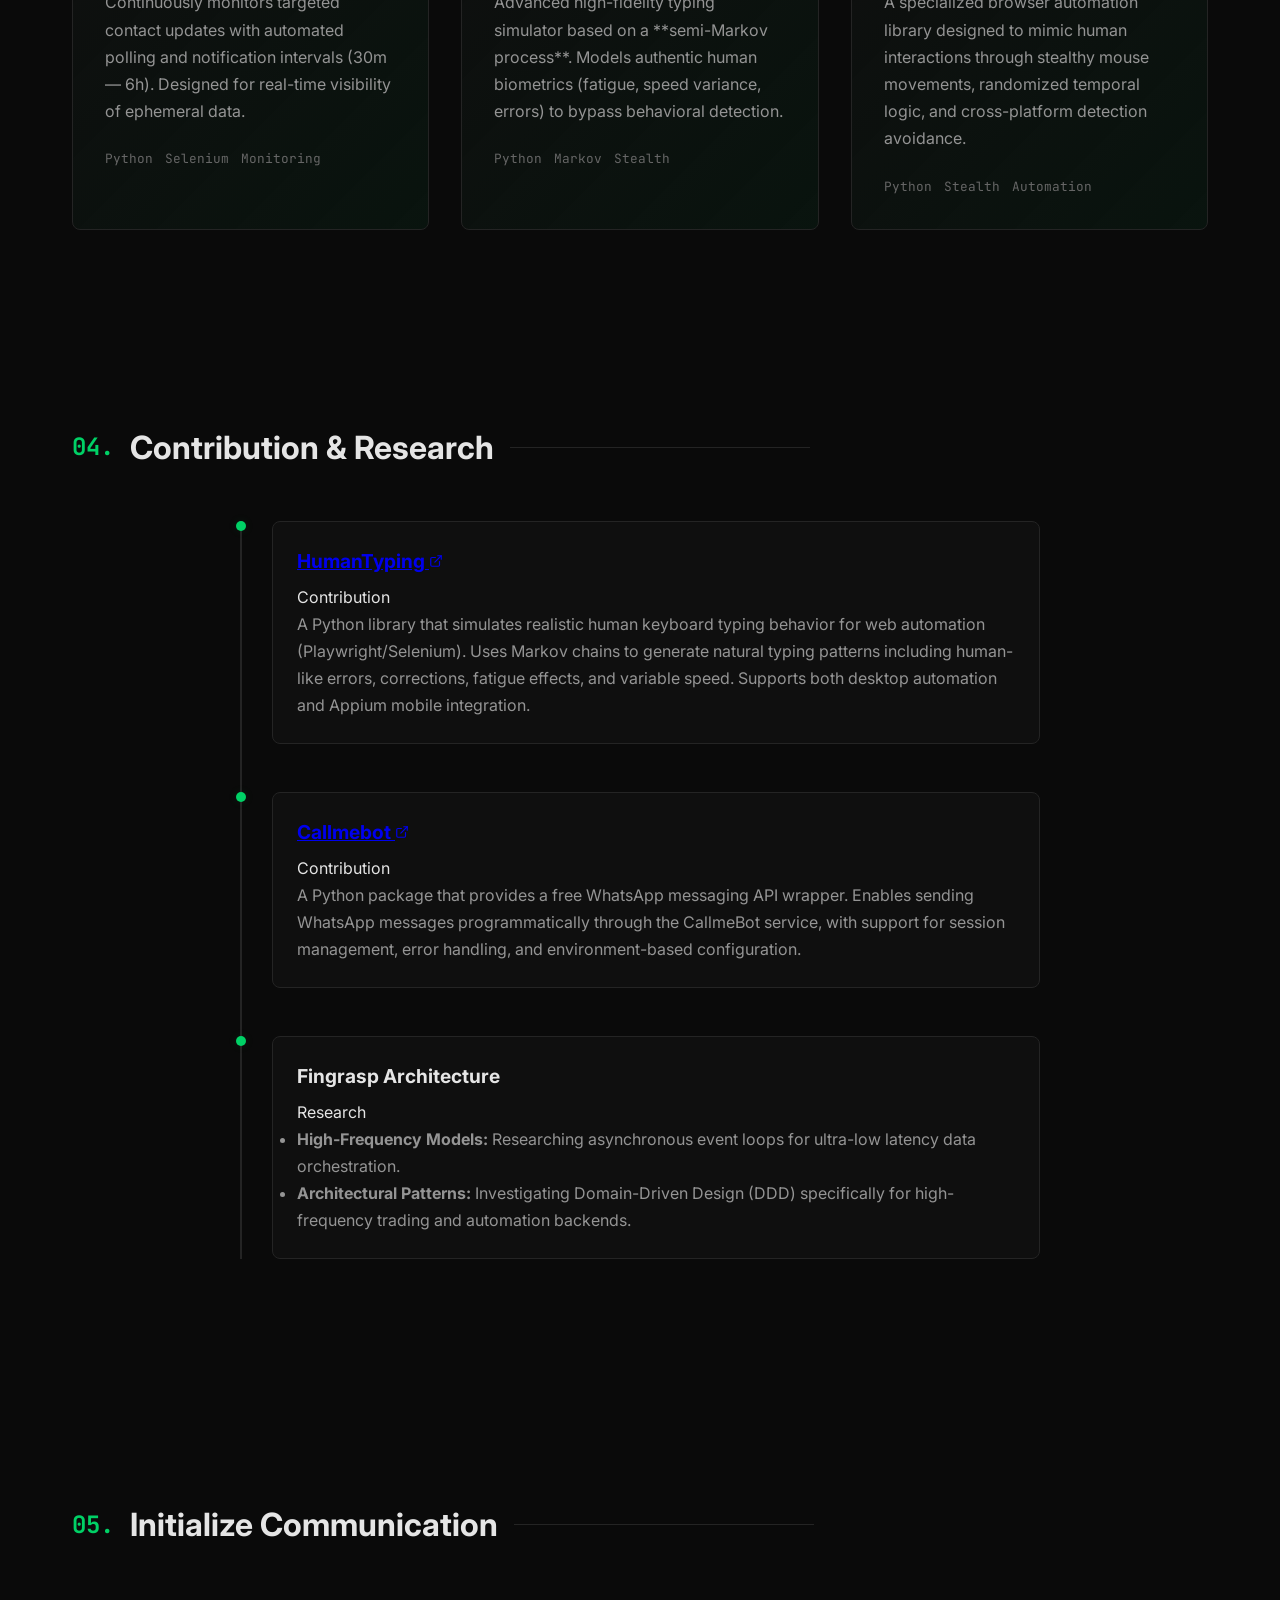
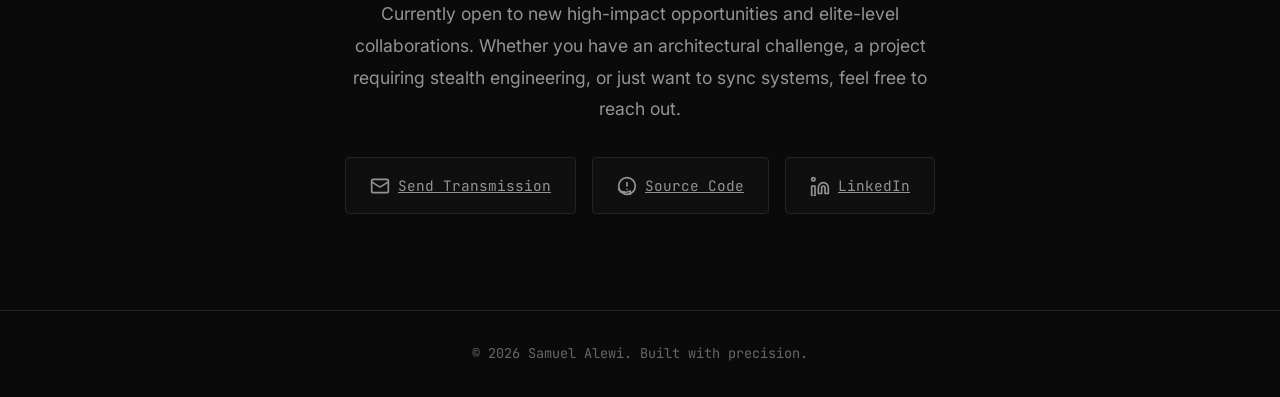
==== commit 9636c3da: "refactor(ui): revise project details in portfolio section - Update project titles, descriptions, and" ====
--- a/src/index.html
+++ b/src/index.html
@@ -30,14 +30,11 @@
                 <span class="hamburger"></span>
             </button>
             <ul class="nav-menu" role="menubar">
-                <li role="none"><a href="#about" class="nav-link" role="menuitem"><span class="nav-number">01.</span>
-                        About</a></li>
-                <li role="none"><a href="#skills" class="nav-link" role="menuitem"><span class="nav-number">02.</span>
-                        Skills</a></li>
-                <li role="none"><a href="#projects" class="nav-link" role="menuitem"><span class="nav-number">03.</span>
-                        Projects</a></li>
-                <li role="none"><a href="#contact" class="nav-link" role="menuitem"><span class="nav-number">04.</span>
-                        Contact</a></li>
+                <li role="none"><a href="#about" class="nav-link" role="menuitem"><span class="nav-number">01.</span> About</a></li>
+                <li role="none"><a href="#skills" class="nav-link" role="menuitem"><span class="nav-number">02.</span> Skills</a></li>
+                <li role="none"><a href="#projects" class="nav-link" role="menuitem"><span class="nav-number">03.</span> Projects</a></li>
+                <li role="none"><a href="#research" class="nav-link" role="menuitem"><span class="nav-number">04.</span> Research</a></li>
+                <li role="none"><a href="#contact" class="nav-link" role="menuitem"><span class="nav-number">05.</span> Contact</a></li>
             </ul>
         </div>
     </nav>
@@ -92,7 +89,7 @@
                             Beyond traditional backend, I engineer <strong>Stealth Automation</strong> frameworks. I design specialized orchestrators and headless pipelines that bypass advanced anti-bot protections and operate where others are detected.
                         </p>
                         <p>
-                            Fuelled by a deep-seated interest in digital security, I am currently expanding my technical domain into <strong>Cybersecurity</strong>. I am actively immersing myself in defensive methodologies and vulnerability analysis, bringing a security-first perspective to my deep-seated expertise in backend architecture.
+                            Leveraging my expertise in automation and protocol engineering, I am currently pioneering research into specialized <strong>Cybersecurity</strong> domains. My focus lies in protocol analysis, anti-telemetry heuristics, and the development of defensive methodologies that bridge the gap between high-scale architecture and system integrity.
                         </p>
                     </div>
                 </div>
@@ -114,10 +111,14 @@
 
     <section class="section" id="skills" aria-labelledby="skills-title">
         <div class="container">
-            <h2 class="section-title" id="skills-title"><span class="section-number">02.</span> Technical Skills</h2>
+            <h2 class="section-title" id="skills-title"><span class="section-number">02.</span> Technical Arsenal</h2>
             <div class="skills-grid">
-                <div class="skill-category">
-                    <h3 class="skill-category-title">Languages</h3>
+
+                <div class="skill-category">
+                    <div class="category-header">
+                        <span class="category-code">0x01</span>
+                        <h3 class="skill-category-title">Languages</h3>
+                    </div>
                     <div class="skill-tags">
                         <span class="skill-tag">Python</span>
                         <span class="skill-tag">JavaScript</span>
@@ -125,271 +126,298 @@
                         <span class="skill-tag">Bash</span>
                     </div>
                 </div>
-                <div class="skill-category">
-                    <h3 class="skill-category-title">Backend & APIs</h3>
+
+                <div class="skill-category">
+                    <div class="category-header">
+                        <span class="category-code">0x02</span>
+                        <h3 class="skill-category-title">Frameworks & Libraries</h3>
+                    </div>
                     <div class="skill-tags">
                         <span class="skill-tag">FastAPI</span>
+                        <span class="skill-tag">Django</span>
                         <span class="skill-tag">Flask</span>
-                        <span class="skill-tag">Django</span>
-                        <span class="skill-tag">REST</span>
-                        <span class="skill-tag">WebSockets</span>
-                    </div>
-                </div>
-                <div class="skill-category">
-                    <h3 class="skill-category-title">Web Automation</h3>
-                    <div class="skill-tags">
+                        <span class="skill-tag">Celery</span>
+                        <span class="skill-tag">SQLAlchemy</span>
+                        <span class="skill-tag">Pydantic</span>
+                    </div>
+                </div>
+
+                <div class="skill-category">
+                    <div class="category-header">
+                        <span class="category-code">0x03</span>
+                        <h3 class="skill-category-title">Automation & Scraping</h3>
+                    </div>
+                    <div class="skill-tags">
+                        <span class="skill-tag">Playwright</span>
                         <span class="skill-tag">Selenium</span>
-                        <span class="skill-tag">Playwright</span>
+                        <span class="skill-tag">Scrapy</span>
+                        <span class="skill-tag">BeautifulSoup</span>
                         <span class="skill-tag">Puppeteer</span>
-                        <span class="skill-tag">BeautifulSoup</span>
-                        <span class="skill-tag">Scrapy</span>
-                    </div>
-                </div>
-                <div class="skill-category">
-                    <h3 class="skill-category-title">Databases</h3>
+                        <span class="skill-tag">Scrapling</span>
+                    </div>
+                </div>
+
+                <div class="skill-category">
+                    <div class="category-header">
+                        <span class="category-code">0x04</span>
+                        <h3 class="skill-category-title">Databases</h3>
+                    </div>
                     <div class="skill-tags">
                         <span class="skill-tag">PostgreSQL</span>
                         <span class="skill-tag">MySQL</span>
                         <span class="skill-tag">MongoDB</span>
                         <span class="skill-tag">Redis</span>
-                    </div>
-                </div>
-                <div class="skill-category">
-                    <h3 class="skill-category-title">Tools & DevOps</h3>
-                    <div class="skill-tags">
-                        <span class="skill-tag">Git</span>
+                        <span class="skill-tag">SQLite</span>
+                    </div>
+                </div>
+
+                <div class="skill-category">
+                    <div class="category-header">
+                        <span class="category-code">0x05</span>
+                        <h3 class="skill-category-title">DevOps & Infrastructure</h3>
+                    </div>
+                    <div class="skill-tags">
                         <span class="skill-tag">Docker</span>
                         <span class="skill-tag">Linux</span>
-                        <span class="skill-tag">CI/CD</span>
+                        <span class="skill-tag">Git</span>
+                        <span class="skill-tag">GitHub Actions</span>
                         <span class="skill-tag">AWS</span>
-                    </div>
-                </div>
-                <div class="skill-category">
-                    <h3 class="skill-category-title">Concepts</h3>
-                    <div class="skill-tags">
-                        <span class="skill-tag">Microservices</span>
-                        <span class="skill-tag">API Design</span>
-                        <span class="skill-tag">System Architecture</span>
-                        <span class="skill-tag">Testing</span>
-                    </div>
-                </div>
+                        <span class="skill-tag">Nginx</span>
+                    </div>
+                </div>
+
+                <div class="skill-category">
+                    <div class="category-header">
+                        <span class="category-code">0x06</span>
+                        <h3 class="skill-category-title">Security & Research</h3>
+                    </div>
+                    <div class="skill-tags">
+                        <span class="skill-tag">Burp Suite</span>
+                        <span class="skill-tag">Nmap</span>
+                        <span class="skill-tag">Wireshark</span>
+                        <span class="skill-tag">Kali Linux</span>
+                    </div>
+                </div>
+
+            </div>
+        </div>
+    </section>    <section class="section" id="projects" aria-labelledby="projects-title">
+        <div class="container">
+            <h2 class="section-title" id="projects-title"><span class="section-number">03.</span> Projects</h2>
+            <div class="projects-grid">
+                <!-- Portfolio -->
+                <article class="project-card featured">
+                    <div class="project-content">
+                        <div class="project-header">
+                            <span class="project-id">0xP1</span>
+                            <span class="project-folder">Portfolio</span>
+                            <div class="project-links">
+                                <a href="https://github.com/KrAsH-CoD3/Portfolio" target="_blank" rel="noopener noreferrer" aria-label="GitHub">
+                                    <svg xmlns="http://www.w3.org/2000/svg" width="20" height="20" viewBox="0 0 24 24" fill="none" stroke="currentColor" stroke-width="2" stroke-linecap="round" stroke-linejoin="round"><path d="M15 22v-4a4.8 4.8 0 0 0-1-3.5c3 0 6-2 6-5.5.08-1.25-.27-2.48-1-3.5.28-1.15.28-2.35 0-3.5 0 0-1 0-3 1.5-2.64-.5-5.36-.5-8 0C6 2 5 2 5 2c-.28 1.15-.28 2.35 0 3.5-.73 1.02-1.08 2.25-1 3.5 0 3.5 3 5.5 6 5.5-.39.49-.68 1.05-.85 1.65-.17.6-.22 1.23-.15 1.85v4"/><path d="M9 18c-4.51 2-5-2-7-2"/></svg>
+                                </a>
+                            </div>
+                        </div>
+                        <h3 class="project-title">This Portfolio</h3>
+                        <p class="project-description">
+                            A terminal-themed technical portfolio designed to showcase my automation projects and research. Currently under development with a focus on clean design and performance.
+                        </p>
+                        <div class="project-tech">
+                            <span class="tech-tag">HTML5</span>
+                            <span class="tech-tag">CSS3</span>
+                            <span class="tech-tag">JavaScript</span>
+                        </div>
+                    </div>
+                </article>
+
+                <!-- Fingrasp -->
+                <article class="project-card featured">
+                    <div class="project-content">
+                        <div class="project-header">
+                            <span class="project-id">0xP2</span>
+                            <span class="project-folder">Fingrasp</span>
+                            <div class="project-links">
+                                <a href="https://github.com/KrAsH-CoD3" target="_blank" rel="noopener noreferrer" aria-label="GitHub">
+                                    <svg xmlns="http://www.w3.org/2000/svg" width="20" height="20" viewBox="0 0 24 24" fill="none" stroke="currentColor" stroke-width="2" stroke-linecap="round" stroke-linejoin="round"><path d="M15 22v-4a4.8 4.8 0 0 0-1-3.5c3 0 6-2 6-5.5.08-1.25-.27-2.48-1-3.5.28-1.15.28-2.35 0-3.5 0 0-1 0-3 1.5-2.64-.5-5.36-.5-8 0C6 2 5 2 5 2c-.28 1.15-.28 2.35 0 3.5-.73 1.02-1.08 2.25-1 3.5 0 3.5 3 5.5 6 5.5-.39.49-.68 1.05-.85 1.65-.17.6-.22 1.23-.15 1.85v4"/><path d="M9 18c-4.51 2-5-2-7-2"/></svg>
+                                </a>
+                            </div>
+                        </div>
+                        <h3 class="project-title">Fingerprint Intelligence</h3>
+                        <p class="project-description">
+                            A browser-fingerprint intelligence platform engineered for entropy research and fraud-prevention analysis. Generates secure device-identity hashes and orchestrates session persistence.
+                        </p>
+                        <div class="project-tech">
+                            <span class="tech-tag">FastAPI</span>
+                            <span class="tech-tag">MongoDB</span>
+                            <span class="tech-tag">Redis</span>
+                        </div>
+                    </div>
+                </article>
+
+                <!-- Betking-VF-Autobet -->
+                <article class="project-card featured">
+                    <div class="project-content">
+                        <div class="project-header">
+                            <span class="project-id">0xP3</span>
+                            <span class="project-folder">Betking-VF-Autobet</span>
+                            <div class="project-links">
+                                <a href="https://github.com/KrAsH-CoD3/Betking-VF-Autobet" target="_blank" rel="noopener noreferrer" aria-label="GitHub">
+                                    <svg xmlns="http://www.w3.org/2000/svg" width="20" height="20" viewBox="0 0 24 24" fill="none" stroke="currentColor" stroke-width="2" stroke-linecap="round" stroke-linejoin="round"><path d="M15 22v-4a4.8 4.8 0 0 0-1-3.5c3 0 6-2 6-5.5.08-1.25-.27-2.48-1-3.5.28-1.15.28-2.35 0-3.5 0 0-1 0-3 1.5-2.64-.5-5.36-.5-8 0C6 2 5 2 5 2c-.28 1.15-.28 2.35 0 3.5-.73 1.02-1.08 2.25-1 3.5 0 3.5 3 5.5 6 5.5-.39.49-.68 1.05-.85 1.65-.17.6-.22 1.23-.15 1.85v4"/><path d="M9 18c-4.51 2-5-2-7-2"/></svg>
+                                </a>
+                            </div>
+                        </div>
+                        <h3 class="project-title">Autobet Engine</h3>
+                        <p class="project-description">
+                            A high-performance automation engine that autonomously executes virtual football bets based on <strong>Realnaps</strong> predictions. Optimized for continuous real-time stake management.
+                        </p>
+                        <div class="project-tech">
+                            <span class="tech-tag">Python</span>
+                            <span class="tech-tag">Playwright</span>
+                            <span class="tech-tag">Automation</span>
+                        </div>
+                    </div>
+                </article>
+
+                <!-- WhatsAppStatusViewer -->
+                <article class="project-card featured">
+                    <div class="project-content">
+                        <div class="project-header">
+                            <span class="project-id">0xP4</span>
+                            <span class="project-folder">WhatsAppStatusViewer</span>
+                            <div class="project-links">
+                                <a href="https://github.com/KrAsH-CoD3/WhatsApp-Status-Checker" target="_blank" rel="noopener noreferrer" aria-label="GitHub">
+                                    <svg xmlns="http://www.w3.org/2000/svg" width="20" height="20" viewBox="0 0 24 24" fill="none" stroke="currentColor" stroke-width="2" stroke-linecap="round" stroke-linejoin="round"><path d="M15 22v-4a4.8 4.8 0 0 0-1-3.5c3 0 6-2 6-5.5.08-1.25-.27-2.48-1-3.5.28-1.15.28-2.35 0-3.5 0 0-1 0-3 1.5-2.64-.5-5.36-.5-8 0C6 2 5 2 5 2c-.28 1.15-.28 2.35 0 3.5-.73 1.02-1.08 2.25-1 3.5 0 3.5 3 5.5 6 5.5-.39.49-.68 1.05-.85 1.65-.17.6-.22 1.23-.15 1.85v4"/><path d="M9 18c-4.51 2-5-2-7-2"/></svg>
+                                </a>
+                            </div>
+                        </div>
+                        <h3 class="project-title">Status Monitor</h3>
+                        <p class="project-description">
+                            Continuously monitors targeted contact updates with automated polling and notification intervals (30m — 6h). Designed for real-time visibility of ephemeral data.
+                        </p>
+                        <div class="project-tech">
+                            <span class="tech-tag">Python</span>
+                            <span class="tech-tag">Selenium</span>
+                            <span class="tech-tag">Monitoring</span>
+                        </div>
+                    </div>
+                </article>
+
+                <!-- BotasHuman -->
+                <article class="project-card featured">
+                    <div class="project-content">
+                        <div class="project-header">
+                            <span class="project-id">0xP5</span>
+                            <span class="project-folder">BotasHuman</span>
+                            <div class="project-links">
+                                <a href="https://github.com/KrAsH-CoD3/HumanTyping" target="_blank" rel="noopener noreferrer" aria-label="GitHub">
+                                    <svg xmlns="http://www.w3.org/2000/svg" width="20" height="20" viewBox="0 0 24 24" fill="none" stroke="currentColor" stroke-width="2" stroke-linecap="round" stroke-linejoin="round"><path d="M15 22v-4a4.8 4.8 0 0 0-1-3.5c3 0 6-2 6-5.5.08-1.25-.27-2.48-1-3.5.28-1.15.28-2.35 0-3.5 0 0-1 0-3 1.5-2.64-.5-5.36-.5-8 0C6 2 5 2 5 2c-.28 1.15-.28 2.35 0 3.5-.73 1.02-1.08 2.25-1 3.5 0 3.5 3 5.5 6 5.5-.39.49-.68 1.05-.85 1.65-.17.6-.22 1.23-.15 1.85v4"/><path d="M9 18c-4.51 2-5-2-7-2"/></svg>
+                                </a>
+                            </div>
+                        </div>
+                        <h3 class="project-title">BotasHuman Engine</h3>
+                        <p class="project-description">
+                            Advanced high-fidelity typing simulator based on a **semi-Markov process**. Models authentic human biometrics (fatigue, speed variance, errors) to bypass behavioral detection.
+                        </p>
+                        <div class="project-tech">
+                            <span class="tech-tag">Python</span>
+                            <span class="tech-tag">Markov</span>
+                            <span class="tech-tag">Stealth</span>
+                        </div>
+                    </div>
+                </article>
+
+                <!-- TheBotify -->
+                <article class="project-card featured">
+                    <div class="project-content">
+                        <div class="project-header">
+                            <span class="project-id">0xP6</span>
+                            <span class="project-folder">TheBotify</span>
+                            <div class="project-links">
+                                <a href="https://github.com/KrAsH-CoD3/TheBotify" target="_blank" rel="noopener noreferrer" aria-label="GitHub">
+                                    <svg xmlns="http://www.w3.org/2000/svg" width="20" height="20" viewBox="0 0 24 24" fill="none" stroke="currentColor" stroke-width="2" stroke-linecap="round" stroke-linejoin="round"><path d="M15 22v-4a4.8 4.8 0 0 0-1-3.5c3 0 6-2 6-5.5.08-1.25-.27-2.48-1-3.5.28-1.15.28-2.35 0-3.5 0 0-1 0-3 1.5-2.64-.5-5.36-.5-8 0C6 2 5 2 5 2c-.28 1.15-.28 2.35 0 3.5-.73 1.02-1.08 2.25-1 3.5 0 3.5 3 5.5 6 5.5-.39.49-.68 1.05-.85 1.65-.17.6-.22 1.23-.15 1.85v4"/><path d="M9 18c-4.51 2-5-2-7-2"/></svg>
+                                </a>
+                            </div>
+                        </div>
+                        <h3 class="project-title">TheBotify Module</h3>
+                        <p class="project-description">
+                            A specialized browser automation library designed to mimic human interactions through stealthy mouse movements, randomized temporal logic, and cross-platform detection avoidance.
+                        </p>
+                        <div class="project-tech">
+                            <span class="tech-tag">Python</span>
+                            <span class="tech-tag">Stealth</span>
+                            <span class="tech-tag">Automation</span>
+                        </div>
+                    </div>
+                </article>
             </div>
         </div>
     </section>
 
-    <section class="section" id="projects" aria-labelledby="projects-title">
-        <div class="container">
-            <h2 class="section-title" id="projects-title"><span class="section-number">03.</span> Featured Projects</h2>
-            <div class="projects-grid">
-                <article class="project-card featured">
-                    <div class="project-content">
-                        <div class="project-header">
-                            <span class="project-folder">Research Project</span>
-                            <div class="project-links">
-                                <a href="https://github.com/KrAsH-CoD3" target="_blank" rel="noopener noreferrer"
-                                    aria-label="View Fingrasp on GitHub">
-                                    <svg xmlns="http://www.w3.org/2000/svg" width="20" height="20" viewBox="0 0 24 24"
-                                        fill="none" stroke="currentColor" stroke-width="2" stroke-linecap="round"
-                                        stroke-linejoin="round">
-                                        <path
-                                            d="M9 19c-5 1.5-5-2.5-7-3m14 6v-3.87a3.37 3.37 0 0 0-.94.26c-1.63.73-3.39 1.14-5.22 1.14-1.8 0-3.52-.39-5.06-1.08a3.37 3.37 0 0 0-.94-.26V19" />
-                                        <circle cx="12" cy="12" r="10" />
-                                        <path d="M12 8v4" />
-                                        <path d="M12 16h.01" />
-                                    </svg>
-                                </a>
-                            </div>
-                        </div>
-                        <h3 class="project-title">Fingrasp</h3>
-                        <p class="project-description">
-                            A research project built with FastAPI exploring advanced backend patterns and API design.
-                            Fingrasp demonstrates modern Python backend development practices with a focus on
-                            performance, scalability, and clean architecture.
-                        </p>
-                        <ul class="project-features">
-                            <li>RESTful API Design</li>
-                            <li>Asynchronous Processing</li>
-                            <li>Database Optimization</li>
+    <section class="section" id="contributions" aria-labelledby="contributions-title">
+        <div class="container">
+            <h2 class="section-title" id="contributions-title"><span class="section-number">04.</span> Contribution & Research</h2>
+            <div class="timeline">
+                <!-- HumanTyping Contribution -->
+                <div class="timeline-item">
+                    <div class="timeline-marker"></div>
+                    <div class="timeline-content">
+                        <div class="timeline-header">
+                            <h3 class="timeline-title">
+                                <a href="https://github.com/Lax3n/HumanTyping" target="_blank" rel="noopener noreferrer">
+                                    HumanTyping
+                                    <svg xmlns="http://www.w3.org/2000/svg" width="14" height="14" viewBox="0 0 24 24" fill="none" stroke="currentColor" stroke-width="2" stroke-linecap="round" stroke-linejoin="round" class="external-link-icon"><path d="M18 13v6a2 2 0 0 1-2 2H5a2 2 0 0 1-2-2V8a2 2 0 0 1 2-2h6"/><polyline points="15 3 21 3 21 9"/><line x1="10" y1="14" x2="21" y2="3"/></svg>
+                                </a>
+                            </h3>
+                            <span class="category-tag">Contribution</span>
+                        </div>
+                        <p class="timeline-description">
+                            A Python library that simulates realistic human keyboard typing behavior for web automation (Playwright/Selenium). Uses Markov chains to generate natural typing patterns including human-like errors, corrections, fatigue effects, and variable speed. Supports both desktop automation and Appium mobile integration.
+                        </p>
+                    </div>
+                </div>
+
+                <!-- Callmebot Contribution -->
+                <div class="timeline-item">
+                    <div class="timeline-marker"></div>
+                    <div class="timeline-content">
+                        <div class="timeline-header">
+                            <h3 class="timeline-title">
+                                <a href="https://github.com/gabrielrih/callmebot" target="_blank" rel="noopener noreferrer">
+                                    Callmebot
+                                    <svg xmlns="http://www.w3.org/2000/svg" width="14" height="14" viewBox="0 0 24 24" fill="none" stroke="currentColor" stroke-width="2" stroke-linecap="round" stroke-linejoin="round" class="external-link-icon"><path d="M18 13v6a2 2 0 0 1-2 2H5a2 2 0 0 1-2-2V8a2 2 0 0 1 2-2h6"/><polyline points="15 3 21 3 21 9"/><line x1="10" y1="14" x2="21" y2="3"/></svg>
+                                </a>
+                            </h3>
+                            <span class="category-tag">Contribution</span>
+                        </div>
+                        <p class="timeline-description">
+                            A Python package that provides a free WhatsApp messaging API wrapper. Enables sending WhatsApp messages programmatically through the CallmeBot service, with support for session management, error handling, and environment-based configuration.
+                        </p>
+                    </div>
+                </div>
+
+                <!-- Fingrasp Research -->
+                <div class="timeline-item">
+                    <div class="timeline-marker"></div>
+                    <div class="timeline-content">
+                        <div class="timeline-header">
+                            <h3 class="timeline-title">Fingrasp Architecture</h3>
+                            <span class="category-tag">Research</span>
+                        </div>
+                        <ul class="timeline-description">
+                            <li><strong>High-Frequency Models:</strong> Researching asynchronous event loops for ultra-low latency data orchestration.</li>
+                            <li><strong>Architectural Patterns:</strong> Investigating Domain-Driven Design (DDD) specifically for high-frequency trading and automation backends.</li>
                         </ul>
-                        <div class="project-tech">
-                            <span>FastAPI</span>
-                            <span>Python</span>
-                            <span>PostgreSQL</span>
-                            <span>Redis</span>
-                        </div>
-                    </div>
-                </article>
-
-                <article class="project-card featured">
-                    <div class="project-content">
-                        <div class="project-header">
-                            <span class="project-folder">Web Automation</span>
-                            <div class="project-links">
-                                <a href="https://github.com/KrAsH-CoD3/WhatsApp-Status-Checker" target="_blank"
-                                    rel="noopener noreferrer" aria-label="View WhatsApp Status Checker on GitHub">
-                                    <svg xmlns="http://www.w3.org/2000/svg" width="20" height="20" viewBox="0 0 24 24"
-                                        fill="none" stroke="currentColor" stroke-width="2" stroke-linecap="round"
-                                        stroke-linejoin="round">
-                                        <path
-                                            d="M9 19c-5 1.5-5-2.5-7-3m14 6v-3.87a3.37 3.37 0 0 0-.94.26c-1.63.73-3.39 1.14-5.22 1.14-1.8 0-3.52-.39-5.06-1.08a3.37 3.37 0 0 0-.94-.26V19" />
-                                        <circle cx="12" cy="12" r="10" />
-                                        <path d="M12 8v4" />
-                                        <path d="M12 16h.01" />
-                                    </svg>
-                                </a>
-                            </div>
-                        </div>
-                        <h3 class="project-title">WhatsApp Status Checker</h3>
-                        <p class="project-description">
-                            An intelligent web automation tool that continuously views a specific WhatsApp contact's
-                            status as soon as it is uploaded, sends you a message about the status type (Image, Video,
-                            Text, or Audio) and the time it was viewed, or alternatively always monitors the contact and
-                            notifies you at configurable intervals (30min, 1hr, 3hr, 6hr).
-                        </p>
-                        <ul class="project-features">
-                            <li>Real-time Status Monitoring</li>
-                            <li>Automated Notifications</li>
-                            <li>Status Type Detection</li>
-                            <li>Configurable Intervals</li>
-                        </ul>
-                        <div class="project-tech">
-                            <span>Python</span>
-                            <span>Selenium</span>
-                            <span>WebDriver</span>
-                            <span>Automation</span>
-                        </div>
-                    </div>
-                </article>
-
-                <article class="project-card featured">
-                    <div class="project-content">
-                        <div class="project-header">
-                            <span class="project-folder">Keyboard Simulator</span>
-                            <div class="project-links">
-                                <a href="https://github.com/KrAsH-CoD3/HumanTyping" target="_blank"
-                                    rel="noopener noreferrer" aria-label="View HumanTyping on GitHub">
-                                    <svg xmlns="http://www.w3.org/2000/svg" width="20" height="20" viewBox="0 0 24 24"
-                                        fill="none" stroke="currentColor" stroke-width="2" stroke-linecap="round"
-                                        stroke-linejoin="round">
-                                        <path
-                                            d="M9 19c-5 1.5-5-2.5-7-3m14 6v-3.87a3.37 3.37 0 0 0-.94.26c-1.63.73-3.39 1.14-5.22 1.14-1.8 0-3.52-.39-5.06-1.08a3.37 3.37 0 0 0-.94-.26V19" />
-                                        <circle cx="12" cy="12" r="10" />
-                                        <path d="M12 8v4" />
-                                        <path d="M12 16h.01" />
-                                    </svg>
-                                </a>
-                            </div>
-                        </div>
-                        <h3 class="project-title">HumanTyping</h3>
-                        <p class="project-description">
-                            The most realistic keyboard typing simulator based on Markov Chains. Models authentic human
-                            behavior (errors, corrections, fatigue, speed variations) for Playwright and Selenium
-                            automation. Contributed error correction fixes and modernized packaging.
-                        </p>
-                        <ul class="project-features">
-                            <li>Markov Chain Modeling</li>
-                            <li>Human Behavior Simulation</li>
-                            <li>Error & Correction Simulation</li>
-                            <li>Fatigue & Speed Variations</li>
-                        </ul>
-                        <div class="project-tech">
-                            <span>Python</span>
-                            <span>Playwright</span>
-                            <span>Selenium</span>
-                            <span>Markov Chains</span>
-                        </div>
-                    </div>
-                </article>
-
-                <article class="project-card featured">
-                    <div class="project-content">
-                        <div class="project-header">
-                            <span class="project-folder">Browser Tools</span>
-                            <div class="project-links">
-                                <a href="https://github.com/KrAsH-CoD3/browserforge" target="_blank"
-                                    rel="noopener noreferrer" aria-label="View browserforge on GitHub">
-                                    <svg xmlns="http://www.w3.org/2000/svg" width="20" height="20" viewBox="0 0 24 24"
-                                        fill="none" stroke="currentColor" stroke-width="2" stroke-linecap="round"
-                                        stroke-linejoin="round">
-                                        <path
-                                            d="M9 19c-5 1.5-5-2.5-7-3m14 6v-3.87a3.37 3.37 0 0 0-.94.26c-1.63.73-3.39 1.14-5.22 1.14-1.8 0-3.52-.39-5.06-1.08a3.37 3.37 0 0 0-.94-.26V19" />
-                                        <circle cx="12" cy="12" r="10" />
-                                        <path d="M12 8v4" />
-                                        <path d="M12 16h.01" />
-                                    </svg>
-                                </a>
-                            </div>
-                        </div>
-                        <h3 class="project-title">browserforge</h3>
-                        <p class="project-description">
-                            Intelligent browser header & fingerprint generator. Forked and enhanced version that
-                            generates realistic browser fingerprints for web automation and testing.
-                        </p>
-                        <ul class="project-features">
-                            <li>Browser Fingerprinting</li>
-                            <li>Header Generation</li>
-                            <li>Anti-Detection Techniques</li>
-                            <li>Web Automation Ready</li>
-                        </ul>
-                        <div class="project-tech">
-                            <span>Python</span>
-                            <span>HTTP Headers</span>
-                            <span>Fingerprinting</span>
-                            <span>Web Automation</span>
-                        </div>
-                    </div>
-                </article>
-
-                <article class="project-card">
-                    <div class="project-content">
-                        <div class="project-header">
-                            <span class="project-folder">Additional Projects</span>
-                            <div class="project-links">
-                                <a href="https://github.com/KrAsH-CoD3" target="_blank" rel="noopener noreferrer"
-                                    aria-label="View all projects on GitHub">
-                                    <svg xmlns="http://www.w3.org/2000/svg" width="20" height="20" viewBox="0 0 24 24"
-                                        fill="none" stroke="currentColor" stroke-width="2" stroke-linecap="round"
-                                        stroke-linejoin="round">
-                                        <path
-                                            d="M9 19c-5 1.5-5-2.5-7-3m14 6v-3.87a3.37 3.37 0 0 0-.94.26c-1.63.73-3.39 1.14-5.22 1.14-1.8 0-3.52-.39-5.06-1.08a3.37 3.37 0 0 0-.94-.26V19" />
-                                        <circle cx="12" cy="12" r="10" />
-                                        <path d="M12 8v4" />
-                                        <path d="M12 16h.01" />
-                                    </svg>
-                                </a>
-                            </div>
-                        </div>
-                        <h3 class="project-title">Additional Projects</h3>
-                        <p class="project-description">
-                            Explore my GitHub for more projects including: Betking-VF-Autobet (virtual football betting
-                            automation), Font-Detective (font fingerprint discovery), HumanScroll, SandboxBridge (JS
-                            sandbox), Flet-Weather-App, AI-VM virtual assistant, and News-Summary news scraper.
-                        </p>
-                        <div class="project-tech">
-                            <span>Python</span>
-                            <span>JavaScript</span>
-                            <span>Automation</span>
-                            <span>Web Scraping</span>
-                        </div>
-                    </div>
-                    <a href="https://github.com/KrAsH-CoD3" class="project-link-overlay" target="_blank"
-                        rel="noopener noreferrer">
-                        <span class="sr-only">View on GitHub</span>
-                    </a>
-                </article>
+                    </div>
+                </div>
             </div>
         </div>
     </section>
 
-
-
     <section class="section" id="contact" aria-labelledby="contact-title">
         <div class="container">
-            <h2 class="section-title" id="contact-title"><span class="section-number">05.</span> Get In Touch</h2>
+            <h2 class="section-title" id="contact-title"><span class="section-number">05.</span> Initialize Communication</h2>
             <div class="contact-content">
                 <p class="contact-intro">
-                    I'm currently open to new opportunities and collaborations. Whether you have a
-                    question, a project idea, or just want to connect, feel free to reach out!
+                    Currently open to new high-impact opportunities and elite-level collaborations. Whether you have an architectural challenge, a project requiring stealth engineering, or just want to sync systems, feel free to reach out.
                 </p>
                 <div class="contact-links">
                     <a href="mailto:samuelalewi@gmail.com" class="contact-btn">
@@ -398,7 +426,7 @@
                             <rect width="20" height="16" x="2" y="4" rx="2" />
                             <path d="m22 7-8.97 5.7a1.94 1.94 0 0 1-2.06 0L2 7" />
                         </svg>
-                        Send Email
+                        Send Transmission
                     </a>
                     <a href="https://github.com/KrAsH-CoD3" class="contact-btn" target="_blank"
                         rel="noopener noreferrer">
@@ -410,7 +438,7 @@
                             <path d="M12 8v4" />
                             <path d="M12 16h.01" />
                         </svg>
-                        GitHub
+                        Source Code
                     </a>
                     <a href="https://www.linkedin.com/in/samuel-alewi" class="contact-btn" target="_blank"
                         rel="noopener noreferrer">
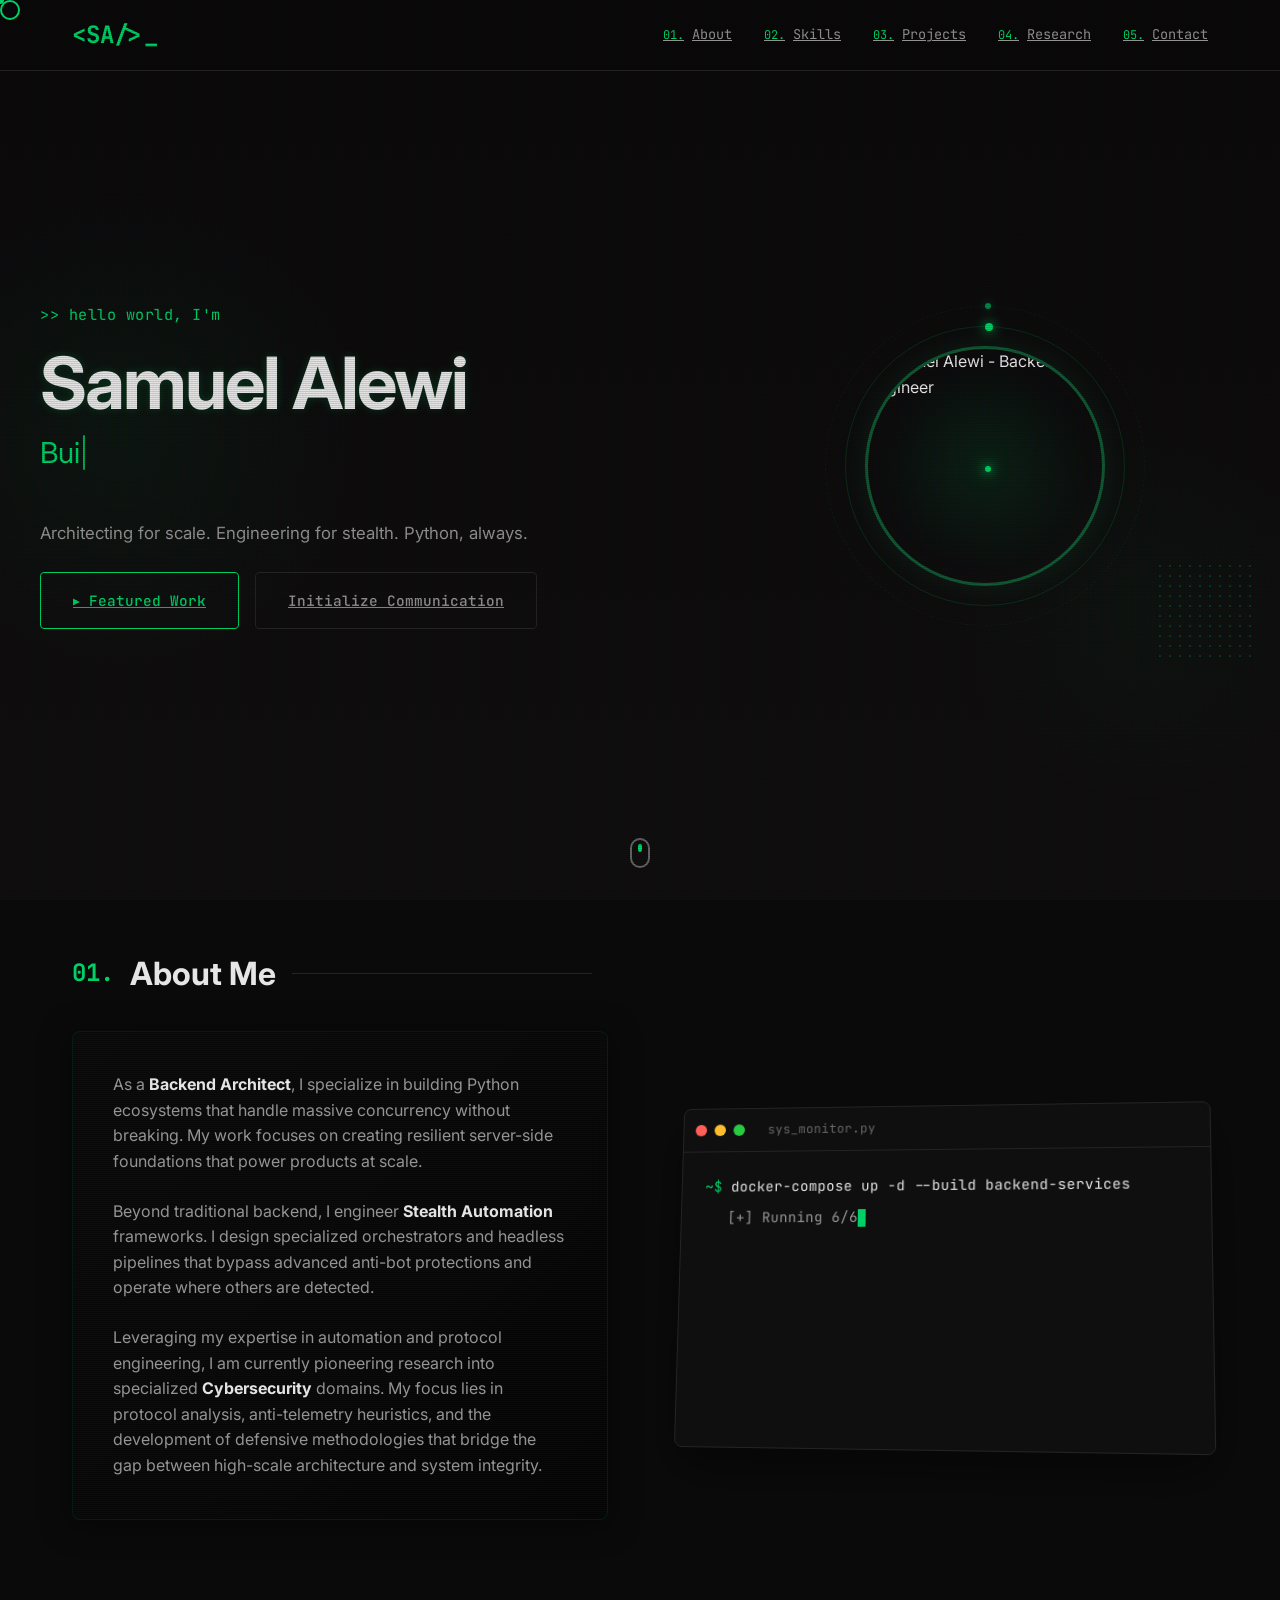
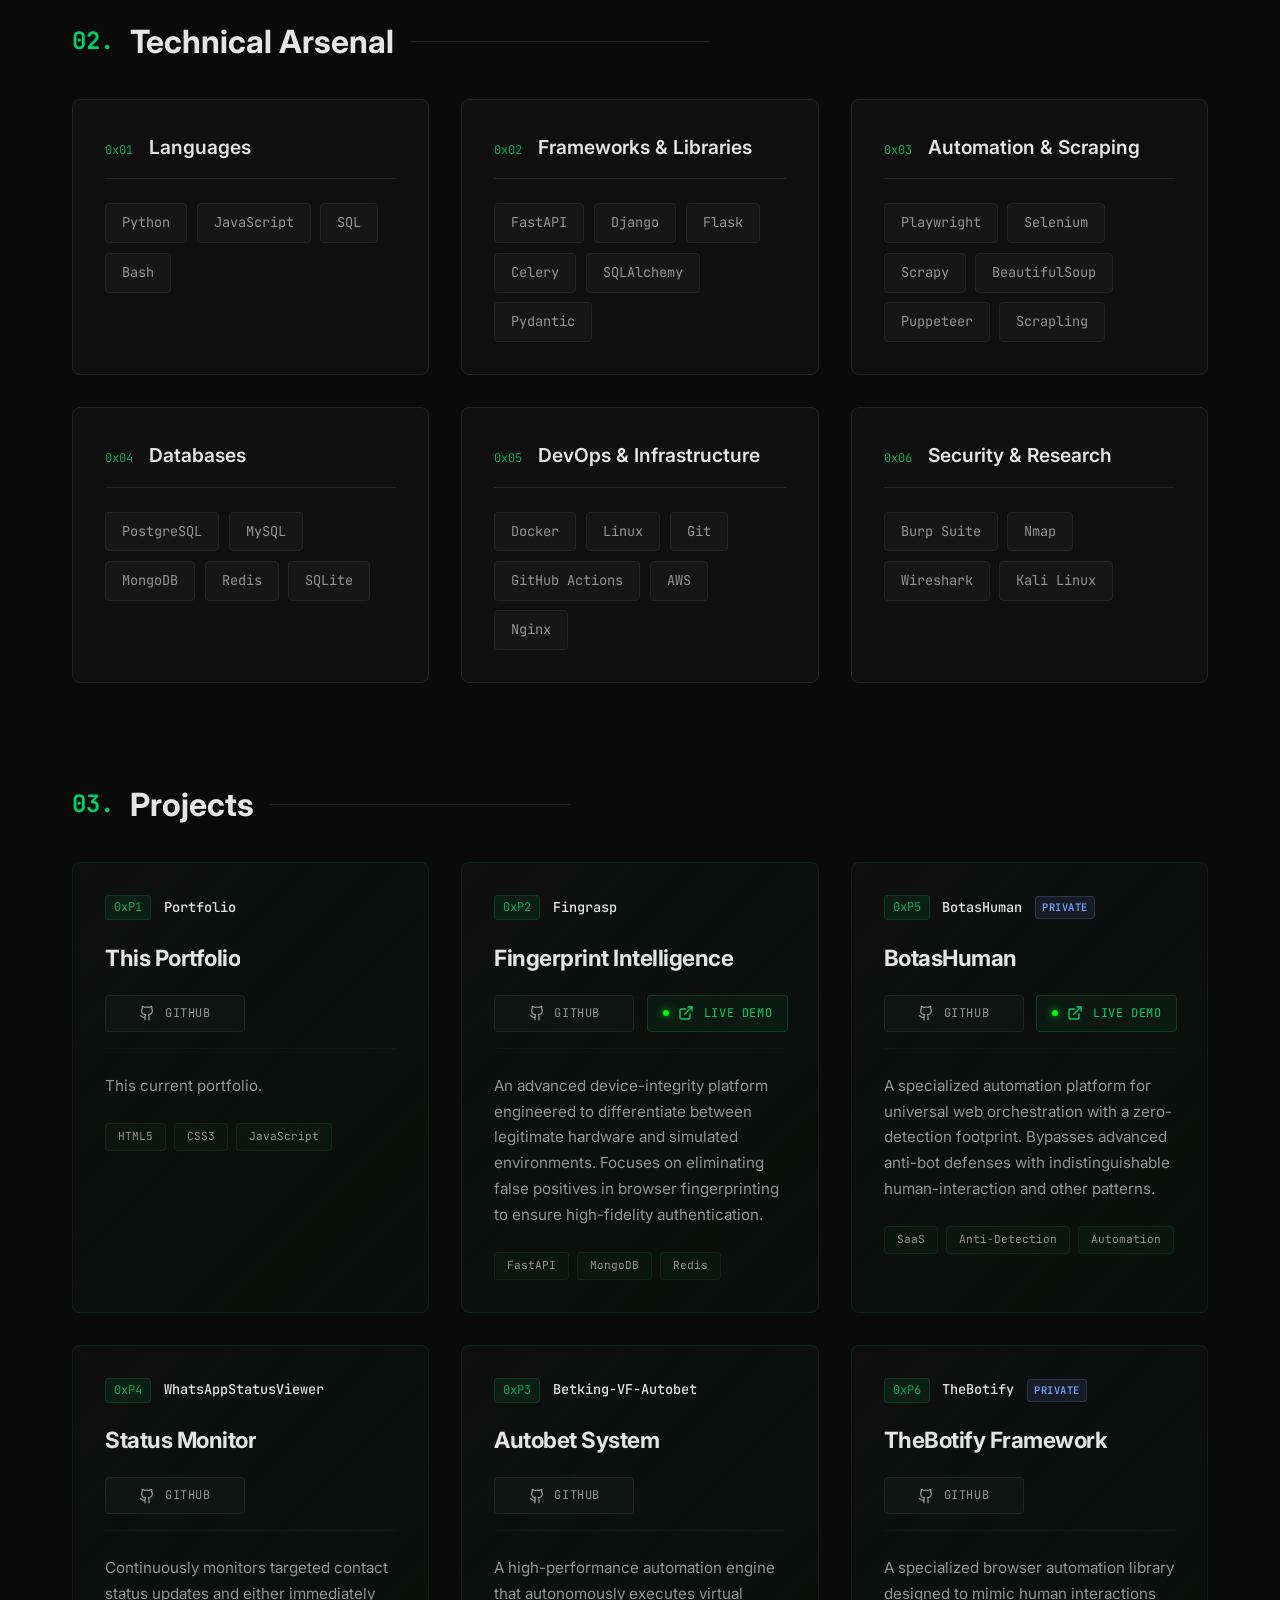
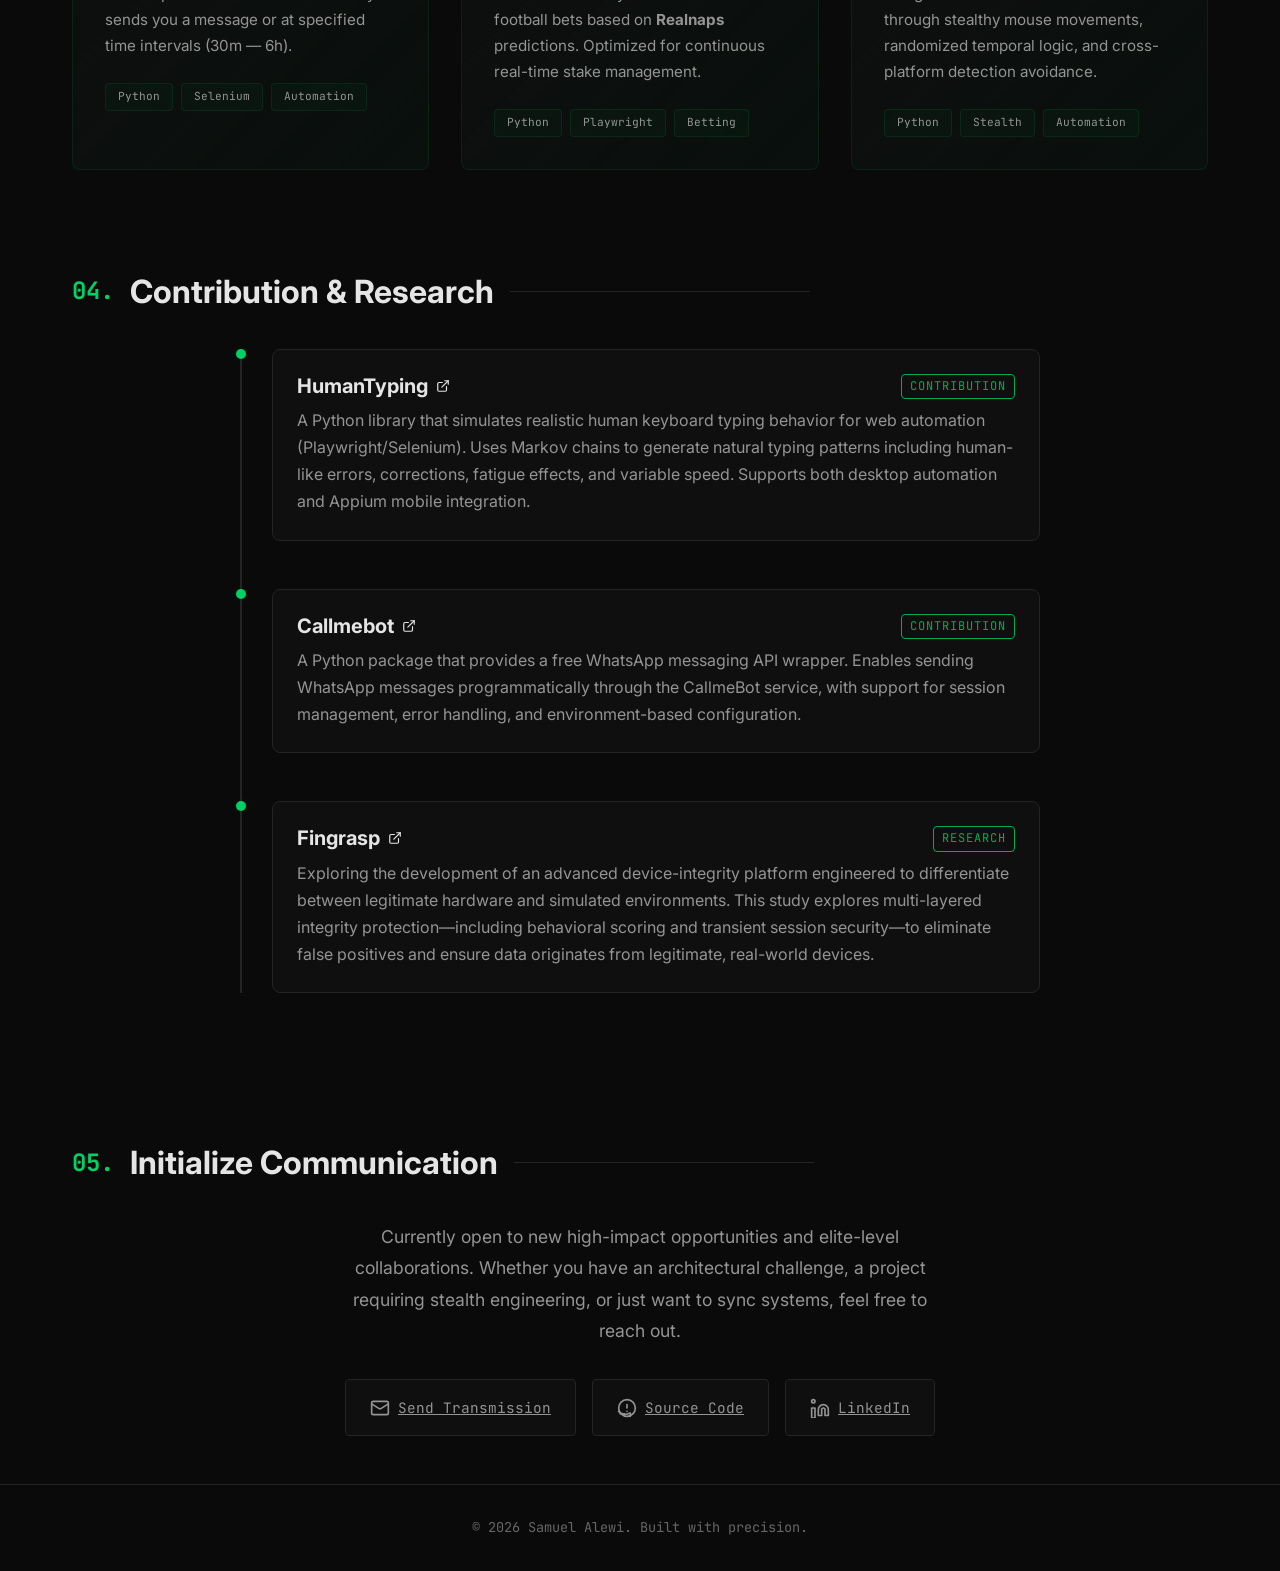
==== commit 93a88ac5: "refactor(ui): refine project card styling and navigation formatting - Enhance project cards with imp" ====
--- a/src/index.html
+++ b/src/index.html
@@ -30,11 +30,16 @@
                 <span class="hamburger"></span>
             </button>
             <ul class="nav-menu" role="menubar">
-                <li role="none"><a href="#about" class="nav-link" role="menuitem"><span class="nav-number">01.</span> About</a></li>
-                <li role="none"><a href="#skills" class="nav-link" role="menuitem"><span class="nav-number">02.</span> Skills</a></li>
-                <li role="none"><a href="#projects" class="nav-link" role="menuitem"><span class="nav-number">03.</span> Projects</a></li>
-                <li role="none"><a href="#research" class="nav-link" role="menuitem"><span class="nav-number">04.</span> Research</a></li>
-                <li role="none"><a href="#contact" class="nav-link" role="menuitem"><span class="nav-number">05.</span> Contact</a></li>
+                <li role="none"><a href="#about" class="nav-link" role="menuitem"><span class="nav-number">01.</span>
+                        About</a></li>
+                <li role="none"><a href="#skills" class="nav-link" role="menuitem"><span class="nav-number">02.</span>
+                        Skills</a></li>
+                <li role="none"><a href="#projects" class="nav-link" role="menuitem"><span class="nav-number">03.</span>
+                        Projects</a></li>
+                <li role="none"><a href="#research" class="nav-link" role="menuitem"><span class="nav-number">04.</span>
+                        Research</a></li>
+                <li role="none"><a href="#contact" class="nav-link" role="menuitem"><span class="nav-number">05.</span>
+                        Contact</a></li>
             </ul>
         </div>
     </nav>
@@ -83,13 +88,20 @@
                 <div class="about-text">
                     <div class="info-container">
                         <p>
-                            As a <strong>Backend Architect</strong>, I specialize in building Python ecosystems that handle massive concurrency without breaking. My work focuses on creating resilient server-side foundations that power products at scale.
+                            As a <strong>Backend Architect</strong>, I specialize in building Python ecosystems that
+                            handle massive concurrency without breaking. My work focuses on creating resilient
+                            server-side foundations that power products at scale.
                         </p>
                         <p>
-                            Beyond traditional backend, I engineer <strong>Stealth Automation</strong> frameworks. I design specialized orchestrators and headless pipelines that bypass advanced anti-bot protections and operate where others are detected.
+                            Beyond traditional backend, I engineer <strong>Stealth Automation</strong> frameworks. I
+                            design specialized orchestrators and headless pipelines that bypass advanced anti-bot
+                            protections and operate where others are detected.
                         </p>
                         <p>
-                            Leveraging my expertise in automation and protocol engineering, I am currently pioneering research into specialized <strong>Cybersecurity</strong> domains. My focus lies in protocol analysis, anti-telemetry heuristics, and the development of defensive methodologies that bridge the gap between high-scale architecture and system integrity.
+                            Leveraging my expertise in automation and protocol engineering, I am currently pioneering
+                            research into specialized <strong>Cybersecurity</strong> domains. My focus lies in protocol
+                            analysis, anti-telemetry heuristics, and the development of defensive methodologies that
+                            bridge the gap between high-scale architecture and system integrity.
                         </p>
                     </div>
                 </div>
@@ -201,7 +213,8 @@
 
             </div>
         </div>
-    </section>    <section class="section" id="projects" aria-labelledby="projects-title">
+    </section>
+    <section class="section" id="projects" aria-labelledby="projects-title">
         <div class="container">
             <h2 class="section-title" id="projects-title"><span class="section-number">03.</span> Projects</h2>
             <div class="projects-grid">
@@ -209,17 +222,29 @@
                 <article class="project-card featured">
                     <div class="project-content">
                         <div class="project-header">
-                            <span class="project-id">0xP1</span>
-                            <span class="project-folder">Portfolio</span>
-                            <div class="project-links">
-                                <a href="https://github.com/KrAsH-CoD3/Portfolio" target="_blank" rel="noopener noreferrer" aria-label="GitHub">
-                                    <svg xmlns="http://www.w3.org/2000/svg" width="20" height="20" viewBox="0 0 24 24" fill="none" stroke="currentColor" stroke-width="2" stroke-linecap="round" stroke-linejoin="round"><path d="M15 22v-4a4.8 4.8 0 0 0-1-3.5c3 0 6-2 6-5.5.08-1.25-.27-2.48-1-3.5.28-1.15.28-2.35 0-3.5 0 0-1 0-3 1.5-2.64-.5-5.36-.5-8 0C6 2 5 2 5 2c-.28 1.15-.28 2.35 0 3.5-.73 1.02-1.08 2.25-1 3.5 0 3.5 3 5.5 6 5.5-.39.49-.68 1.05-.85 1.65-.17.6-.22 1.23-.15 1.85v4"/><path d="M9 18c-4.51 2-5-2-7-2"/></svg>
-                                </a>
-                            </div>
-                        </div>
-                        <h3 class="project-title">This Portfolio</h3>
+                            <div class="project-meta">
+                                <span class="project-id">0xP1</span>
+                                <span class="project-folder">Portfolio</span>
+                            </div>
+                            <div class="project-main-header">
+                                <h3 class="project-title">This Portfolio</h3>
+                                <div class="project-links">
+                                    <a href="https://github.com/KrAsH-CoD3/Portfolio" target="_blank"
+                                        rel="noopener noreferrer" aria-label="GitHub">
+                                        <svg xmlns="http://www.w3.org/2000/svg" width="20" height="20"
+                                            viewBox="0 0 24 24" fill="none" stroke="currentColor" stroke-width="2"
+                                            stroke-linecap="round" stroke-linejoin="round">
+                                            <path
+                                                d="M15 22v-4a4.8 4.8 0 0 0-1-3.5c3 0 6-2 6-5.5.08-1.25-.27-2.48-1-3.5.28-1.15.28-2.35 0-3.5 0 0-1 0-3 1.5-2.64-.5-5.36-.5-8 0C6 2 5 2 5 2c-.28 1.15-.28 2.35 0 3.5-.73 1.02-1.08 2.25-1 3.5 0 3.5 3 5.5 6 5.5-.39.49-.68 1.05-.85 1.65-.17.6-.22 1.23-.15 1.85v4" />
+                                            <path d="M9 18c-4.51 2-5-2-7-2" />
+                                        </svg>
+                                        GitHub
+                                    </a>
+                                </div>
+                            </div>
+                        </div>
                         <p class="project-description">
-                            A terminal-themed technical portfolio designed to showcase my automation projects and research. Currently under development with a focus on clean design and performance.
+                            This current portfolio.
                         </p>
                         <div class="project-tech">
                             <span class="tech-tag">HTML5</span>
@@ -233,17 +258,43 @@
                 <article class="project-card featured">
                     <div class="project-content">
                         <div class="project-header">
-                            <span class="project-id">0xP2</span>
-                            <span class="project-folder">Fingrasp</span>
-                            <div class="project-links">
-                                <a href="https://github.com/KrAsH-CoD3" target="_blank" rel="noopener noreferrer" aria-label="GitHub">
-                                    <svg xmlns="http://www.w3.org/2000/svg" width="20" height="20" viewBox="0 0 24 24" fill="none" stroke="currentColor" stroke-width="2" stroke-linecap="round" stroke-linejoin="round"><path d="M15 22v-4a4.8 4.8 0 0 0-1-3.5c3 0 6-2 6-5.5.08-1.25-.27-2.48-1-3.5.28-1.15.28-2.35 0-3.5 0 0-1 0-3 1.5-2.64-.5-5.36-.5-8 0C6 2 5 2 5 2c-.28 1.15-.28 2.35 0 3.5-.73 1.02-1.08 2.25-1 3.5 0 3.5 3 5.5 6 5.5-.39.49-.68 1.05-.85 1.65-.17.6-.22 1.23-.15 1.85v4"/><path d="M9 18c-4.51 2-5-2-7-2"/></svg>
-                                </a>
-                            </div>
-                        </div>
-                        <h3 class="project-title">Fingerprint Intelligence</h3>
+                            <div class="project-meta">
+                                <span class="project-id">0xP2</span>
+                                <span class="project-folder">Fingrasp</span>
+                            </div>
+                            <div class="project-main-header">
+                                <h3 class="project-title">Fingerprint Intelligence</h3>
+                                <div class="project-links">
+                                    <a href="https://github.com/KrAsH-CoD3/Fingrasp" target="_blank"
+                                        rel="noopener noreferrer" aria-label="GitHub">
+                                        <svg xmlns="http://www.w3.org/2000/svg" width="24" height="24"
+                                            viewBox="0 0 24 24" fill="none" stroke="currentColor" stroke-width="2"
+                                            stroke-linecap="round" stroke-linejoin="round">
+                                            <path
+                                                d="M15 22v-4a4.8 4.8 0 0 0-1-3.5c3 0 6-2 6-5.5.08-1.25-.27-2.48-1-3.5.28-1.15.28-2.35 0-3.5 0 0-1 0-3 1.5-2.64-.5-5.36-.5-8 0C6 2 5 2 5 2c-.28 1.15-.28 2.35 0 3.5-.73 1.02-1.08 2.25-1 3.5 0 3.5 3 5.5 6 5.5-.39.49-.68 1.05-.85 1.65-.17.6-.22 1.23-.15 1.85v4" />
+                                            <path d="M9 18c-4.51 2-5-2-7-2" />
+                                        </svg>
+                                        GitHub
+                                    </a>
+                                    <a href="https://fingrasp.vercel.app" target="_blank" rel="noopener noreferrer"
+                                        aria-label="Live Demo">
+                                        <span class="live-dot" aria-hidden="true"></span>
+                                        <svg xmlns="http://www.w3.org/2000/svg" width="20" height="20"
+                                            viewBox="0 0 24 24" fill="none" stroke="currentColor" stroke-width="2"
+                                            stroke-linecap="round" stroke-linejoin="round">
+                                            <path d="M18 13v6a2 2 0 0 1-2 2H5a2 2 0 0 1-2-2V8a2 2 0 0 1 2-2h6" />
+                                            <polyline points="15 3 21 3 21 9" />
+                                            <line x1="10" y1="14" x2="21" y2="3" />
+                                        </svg>
+                                        Live Demo
+                                    </a>
+                                </div>
+                            </div>
+                        </div>
                         <p class="project-description">
-                            A browser-fingerprint intelligence platform engineered for entropy research and fraud-prevention analysis. Generates secure device-identity hashes and orchestrates session persistence.
+                            An advanced device-integrity platform engineered to differentiate between legitimate hardware
+                            and simulated environments. Focuses on eliminating false positives in browser fingerprinting
+                            to ensure high-fidelity authentication.
                         </p>
                         <div class="project-tech">
                             <span class="tech-tag">FastAPI</span>
@@ -253,74 +304,128 @@
                     </div>
                 </article>
 
+                <!-- BotasHuman -->
+                <article class="project-card featured">
+                    <div class="project-content">
+                        <div class="project-header">
+                            <div class="project-meta">
+                                <span class="project-id">0xP5</span>
+                                <span class="project-folder">BotasHuman</span>
+                                <span class="status-tag">PRIVATE</span>
+                            </div>
+                            <div class="project-main-header">
+                                <h3 class="project-title">BotasHuman</h3>
+                                <div class="project-links">
+                                    <a href="https://github.com/KrAsH-CoD3/botashuman" target="_blank"
+                                        rel="noopener noreferrer" aria-label="GitHub">
+                                        <svg xmlns="http://www.w3.org/2000/svg" width="20" height="20"
+                                            viewBox="0 0 24 24" fill="none" stroke="currentColor" stroke-width="2"
+                                            stroke-linecap="round" stroke-linejoin="round">
+                                            <path
+                                                d="M15 22v-4a4.8 4.8 0 0 0-1-3.5c3 0 6-2 6-5.5.08-1.25-.27-2.48-1-3.5.28-1.15.28-2.35 0-3.5 0 0-1 0-3 1.5-2.64-.5-5.36-.5-8 0C6 2 5 2 5 2c-.28 1.15-.28 2.35 0 3.5-.73 1.02-1.08 2.25-1 3.5 0 3.5 3 5.5 6 5.5-.39.49-.68 1.05-.85 1.65-.17.6-.22 1.23-.15 1.85v4" />
+                                            <path d="M9 18c-4.51 2-5-2-7-2" />
+                                        </svg>
+                                        GitHub
+                                    </a>
+                                    <a href="https://botashuman.com" target="_blank" rel="noopener noreferrer"
+                                        aria-label="Live Demo">
+                                        <span class="live-dot" aria-hidden="true"></span>
+                                        <svg xmlns="http://www.w3.org/2000/svg" width="20" height="20"
+                                            viewBox="0 0 24 24" fill="none" stroke="currentColor" stroke-width="2"
+                                            stroke-linecap="round" stroke-linejoin="round">
+                                            <path d="M18 13v6a2 2 0 0 1-2 2H5a2 2 0 0 1-2-2V8a2 2 0 0 1 2-2h6" />
+                                            <polyline points="15 3 21 3 21 9" />
+                                            <line x1="10" y1="14" x2="21" y2="3" />
+                                        </svg>
+                                        Live Demo
+                                    </a>
+                                </div>
+                            </div>
+                        </div>
+                        <p class="project-description">
+                            A specialized automation platform for universal web orchestration with a zero-detection
+                            footprint. Bypasses advanced anti-bot defenses with indistinguishable
+                            human-interaction and other patterns.
+                        </p>
+                        <div class="project-tech">
+                            <span class="tech-tag">SaaS</span>
+                            <span class="tech-tag">Anti-Detection</span>
+                            <span class="tech-tag">Automation</span>
+                        </div>
+                    </div>
+                </article>
+
+                <!-- WhatsAppStatusViewer -->
+                <article class="project-card featured">
+                    <div class="project-content">
+                        <div class="project-header">
+                            <div class="project-meta">
+                                <span class="project-id">0xP4</span>
+                                <span class="project-folder">WhatsAppStatusViewer</span>
+                            </div>
+                            <div class="project-main-header">
+                                <h3 class="project-title">Status Monitor</h3>
+                                <div class="project-links">
+                                    <a href="https://github.com/KrAsH-CoD3/WhatsApp-Status-Checker" target="_blank"
+                                        rel="noopener noreferrer" aria-label="GitHub">
+                                        <svg xmlns="http://www.w3.org/2000/svg" width="20" height="20"
+                                            viewBox="0 0 24 24" fill="none" stroke="currentColor" stroke-width="2"
+                                            stroke-linecap="round" stroke-linejoin="round">
+                                            <path
+                                                d="M15 22v-4a4.8 4.8 0 0 0-1-3.5c3 0 6-2 6-5.5.08-1.25-.27-2.48-1-3.5.28-1.15.28-2.35 0-3.5 0 0-1 0-3 1.5-2.64-.5-5.36-.5-8 0C6 2 5 2 5 2c-.28 1.15-.28 2.35 0 3.5-.73 1.02-1.08 2.25-1 3.5 0 3.5 3 5.5 6 5.5-.39.49-.68 1.05-.85 1.65-.17.6-.22 1.23-.15 1.85v4" />
+                                            <path d="M9 18c-4.51 2-5-2-7-2" />
+                                        </svg>
+                                        GitHub
+                                    </a>
+                                </div>
+                            </div>
+                        </div>
+                        <p class="project-description">
+                            Continuously monitors targeted contact status updates and either immediately sends you a
+                            message or at specified time intervals (30m — 6h).
+                        </p>
+                        <div class="project-tech">
+                            <span class="tech-tag">Python</span>
+                            <span class="tech-tag">Selenium</span>
+                            <span class="tech-tag">Automation</span>
+                        </div>
+                    </div>
+                </article>
+
                 <!-- Betking-VF-Autobet -->
                 <article class="project-card featured">
                     <div class="project-content">
                         <div class="project-header">
-                            <span class="project-id">0xP3</span>
-                            <span class="project-folder">Betking-VF-Autobet</span>
-                            <div class="project-links">
-                                <a href="https://github.com/KrAsH-CoD3/Betking-VF-Autobet" target="_blank" rel="noopener noreferrer" aria-label="GitHub">
-                                    <svg xmlns="http://www.w3.org/2000/svg" width="20" height="20" viewBox="0 0 24 24" fill="none" stroke="currentColor" stroke-width="2" stroke-linecap="round" stroke-linejoin="round"><path d="M15 22v-4a4.8 4.8 0 0 0-1-3.5c3 0 6-2 6-5.5.08-1.25-.27-2.48-1-3.5.28-1.15.28-2.35 0-3.5 0 0-1 0-3 1.5-2.64-.5-5.36-.5-8 0C6 2 5 2 5 2c-.28 1.15-.28 2.35 0 3.5-.73 1.02-1.08 2.25-1 3.5 0 3.5 3 5.5 6 5.5-.39.49-.68 1.05-.85 1.65-.17.6-.22 1.23-.15 1.85v4"/><path d="M9 18c-4.51 2-5-2-7-2"/></svg>
-                                </a>
-                            </div>
-                        </div>
-                        <h3 class="project-title">Autobet Engine</h3>
+                            <div class="project-meta">
+                                <span class="project-id">0xP3</span>
+                                <span class="project-folder">Betking-VF-Autobet</span>
+                            </div>
+                            <div class="project-main-header">
+                                <h3 class="project-title">Autobet System</h3>
+                                <div class="project-links">
+                                    <a href="https://github.com/KrAsH-CoD3/Betking-VF-Autobet" target="_blank"
+                                        rel="noopener noreferrer" aria-label="GitHub">
+                                        <svg xmlns="http://www.w3.org/2000/svg" width="20" height="20"
+                                            viewBox="0 0 24 24" fill="none" stroke="currentColor" stroke-width="2"
+                                            stroke-linecap="round" stroke-linejoin="round">
+                                            <path
+                                                d="M15 22v-4a4.8 4.8 0 0 0-1-3.5c3 0 6-2 6-5.5.08-1.25-.27-2.48-1-3.5.28-1.15.28-2.35 0-3.5 0 0-1 0-3 1.5-2.64-.5-5.36-.5-8 0C6 2 5 2 5 2c-.28 1.15-.28 2.35 0 3.5-.73 1.02-1.08 2.25-1 3.5 0 3.5 3 5.5 6 5.5-.39.49-.68 1.05-.85 1.65-.17.6-.22 1.23-.15 1.85v4" />
+                                            <path d="M9 18c-4.51 2-5-2-7-2" />
+                                        </svg>
+                                        GitHub
+                                    </a>
+                                </div>
+                            </div>
+                        </div>
                         <p class="project-description">
-                            A high-performance automation engine that autonomously executes virtual football bets based on <strong>Realnaps</strong> predictions. Optimized for continuous real-time stake management.
+                            A high-performance automation engine that autonomously executes virtual football bets based
+                            on <strong>Realnaps</strong> predictions. Optimized for continuous real-time stake
+                            management.
                         </p>
                         <div class="project-tech">
                             <span class="tech-tag">Python</span>
                             <span class="tech-tag">Playwright</span>
-                            <span class="tech-tag">Automation</span>
-                        </div>
-                    </div>
-                </article>
-
-                <!-- WhatsAppStatusViewer -->
-                <article class="project-card featured">
-                    <div class="project-content">
-                        <div class="project-header">
-                            <span class="project-id">0xP4</span>
-                            <span class="project-folder">WhatsAppStatusViewer</span>
-                            <div class="project-links">
-                                <a href="https://github.com/KrAsH-CoD3/WhatsApp-Status-Checker" target="_blank" rel="noopener noreferrer" aria-label="GitHub">
-                                    <svg xmlns="http://www.w3.org/2000/svg" width="20" height="20" viewBox="0 0 24 24" fill="none" stroke="currentColor" stroke-width="2" stroke-linecap="round" stroke-linejoin="round"><path d="M15 22v-4a4.8 4.8 0 0 0-1-3.5c3 0 6-2 6-5.5.08-1.25-.27-2.48-1-3.5.28-1.15.28-2.35 0-3.5 0 0-1 0-3 1.5-2.64-.5-5.36-.5-8 0C6 2 5 2 5 2c-.28 1.15-.28 2.35 0 3.5-.73 1.02-1.08 2.25-1 3.5 0 3.5 3 5.5 6 5.5-.39.49-.68 1.05-.85 1.65-.17.6-.22 1.23-.15 1.85v4"/><path d="M9 18c-4.51 2-5-2-7-2"/></svg>
-                                </a>
-                            </div>
-                        </div>
-                        <h3 class="project-title">Status Monitor</h3>
-                        <p class="project-description">
-                            Continuously monitors targeted contact updates with automated polling and notification intervals (30m — 6h). Designed for real-time visibility of ephemeral data.
-                        </p>
-                        <div class="project-tech">
-                            <span class="tech-tag">Python</span>
-                            <span class="tech-tag">Selenium</span>
-                            <span class="tech-tag">Monitoring</span>
-                        </div>
-                    </div>
-                </article>
-
-                <!-- BotasHuman -->
-                <article class="project-card featured">
-                    <div class="project-content">
-                        <div class="project-header">
-                            <span class="project-id">0xP5</span>
-                            <span class="project-folder">BotasHuman</span>
-                            <div class="project-links">
-                                <a href="https://github.com/KrAsH-CoD3/HumanTyping" target="_blank" rel="noopener noreferrer" aria-label="GitHub">
-                                    <svg xmlns="http://www.w3.org/2000/svg" width="20" height="20" viewBox="0 0 24 24" fill="none" stroke="currentColor" stroke-width="2" stroke-linecap="round" stroke-linejoin="round"><path d="M15 22v-4a4.8 4.8 0 0 0-1-3.5c3 0 6-2 6-5.5.08-1.25-.27-2.48-1-3.5.28-1.15.28-2.35 0-3.5 0 0-1 0-3 1.5-2.64-.5-5.36-.5-8 0C6 2 5 2 5 2c-.28 1.15-.28 2.35 0 3.5-.73 1.02-1.08 2.25-1 3.5 0 3.5 3 5.5 6 5.5-.39.49-.68 1.05-.85 1.65-.17.6-.22 1.23-.15 1.85v4"/><path d="M9 18c-4.51 2-5-2-7-2"/></svg>
-                                </a>
-                            </div>
-                        </div>
-                        <h3 class="project-title">BotasHuman Engine</h3>
-                        <p class="project-description">
-                            Advanced high-fidelity typing simulator based on a **semi-Markov process**. Models authentic human biometrics (fatigue, speed variance, errors) to bypass behavioral detection.
-                        </p>
-                        <div class="project-tech">
-                            <span class="tech-tag">Python</span>
-                            <span class="tech-tag">Markov</span>
-                            <span class="tech-tag">Stealth</span>
+                            <span class="tech-tag">Betting</span>
                         </div>
                     </div>
                 </article>
@@ -329,17 +434,31 @@
                 <article class="project-card featured">
                     <div class="project-content">
                         <div class="project-header">
-                            <span class="project-id">0xP6</span>
-                            <span class="project-folder">TheBotify</span>
-                            <div class="project-links">
-                                <a href="https://github.com/KrAsH-CoD3/TheBotify" target="_blank" rel="noopener noreferrer" aria-label="GitHub">
-                                    <svg xmlns="http://www.w3.org/2000/svg" width="20" height="20" viewBox="0 0 24 24" fill="none" stroke="currentColor" stroke-width="2" stroke-linecap="round" stroke-linejoin="round"><path d="M15 22v-4a4.8 4.8 0 0 0-1-3.5c3 0 6-2 6-5.5.08-1.25-.27-2.48-1-3.5.28-1.15.28-2.35 0-3.5 0 0-1 0-3 1.5-2.64-.5-5.36-.5-8 0C6 2 5 2 5 2c-.28 1.15-.28 2.35 0 3.5-.73 1.02-1.08 2.25-1 3.5 0 3.5 3 5.5 6 5.5-.39.49-.68 1.05-.85 1.65-.17.6-.22 1.23-.15 1.85v4"/><path d="M9 18c-4.51 2-5-2-7-2"/></svg>
-                                </a>
-                            </div>
-                        </div>
-                        <h3 class="project-title">TheBotify Module</h3>
+                            <div class="project-meta">
+                                <span class="project-id">0xP6</span>
+                                <span class="project-folder">TheBotify</span>
+                                <span class="status-tag">PRIVATE</span>
+                            </div>
+                            <div class="project-main-header">
+                                <h3 class="project-title">TheBotify Framework</h3>
+                                <div class="project-links">
+                                    <a href="https://github.com/KrAsH-CoD3/TheBotify" target="_blank"
+                                        rel="noopener noreferrer" aria-label="GitHub">
+                                        <svg xmlns="http://www.w3.org/2000/svg" width="20" height="20"
+                                            viewBox="0 0 24 24" fill="none" stroke="currentColor" stroke-width="2"
+                                            stroke-linecap="round" stroke-linejoin="round">
+                                            <path
+                                                d="M15 22v-4a4.8 4.8 0 0 0-1-3.5c3 0 6-2 6-5.5.08-1.25-.27-2.48-1-3.5.28-1.15.28-2.35 0-3.5 0 0-1 0-3 1.5-2.64-.5-5.36-.5-8 0C6 2 5 2 5 2c-.28 1.15-.28 2.35 0 3.5-.73 1.02-1.08 2.25-1 3.5 0 3.5 3 5.5 6 5.5-.39.49-.68 1.05-.85 1.65-.17.6-.22 1.23-.15 1.85v4" />
+                                            <path d="M9 18c-4.51 2-5-2-7-2" />
+                                        </svg>
+                                        GitHub
+                                    </a>
+                                </div>
+                            </div>
+                        </div>
                         <p class="project-description">
-                            A specialized browser automation library designed to mimic human interactions through stealthy mouse movements, randomized temporal logic, and cross-platform detection avoidance.
+                            A specialized browser automation library designed to mimic human interactions through
+                            stealthy mouse movements, randomized temporal logic, and cross-platform detection avoidance.
                         </p>
                         <div class="project-tech">
                             <span class="tech-tag">Python</span>
@@ -354,7 +473,8 @@
 
     <section class="section" id="contributions" aria-labelledby="contributions-title">
         <div class="container">
-            <h2 class="section-title" id="contributions-title"><span class="section-number">04.</span> Contribution & Research</h2>
+            <h2 class="section-title" id="contributions-title"><span class="section-number">04.</span> Contribution &
+                Research</h2>
             <div class="timeline">
                 <!-- HumanTyping Contribution -->
                 <div class="timeline-item">
@@ -362,15 +482,25 @@
                     <div class="timeline-content">
                         <div class="timeline-header">
                             <h3 class="timeline-title">
-                                <a href="https://github.com/Lax3n/HumanTyping" target="_blank" rel="noopener noreferrer">
+                                <a href="https://github.com/Lax3n/HumanTyping" target="_blank"
+                                    rel="noopener noreferrer">
                                     HumanTyping
-                                    <svg xmlns="http://www.w3.org/2000/svg" width="14" height="14" viewBox="0 0 24 24" fill="none" stroke="currentColor" stroke-width="2" stroke-linecap="round" stroke-linejoin="round" class="external-link-icon"><path d="M18 13v6a2 2 0 0 1-2 2H5a2 2 0 0 1-2-2V8a2 2 0 0 1 2-2h6"/><polyline points="15 3 21 3 21 9"/><line x1="10" y1="14" x2="21" y2="3"/></svg>
+                                    <svg xmlns="http://www.w3.org/2000/svg" width="14" height="14" viewBox="0 0 24 24"
+                                        fill="none" stroke="currentColor" stroke-width="2" stroke-linecap="round"
+                                        stroke-linejoin="round" class="external-link-icon">
+                                        <path d="M18 13v6a2 2 0 0 1-2 2H5a2 2 0 0 1-2-2V8a2 2 0 0 1 2-2h6" />
+                                        <polyline points="15 3 21 3 21 9" />
+                                        <line x1="10" y1="14" x2="21" y2="3" />
+                                    </svg>
                                 </a>
                             </h3>
                             <span class="category-tag">Contribution</span>
                         </div>
                         <p class="timeline-description">
-                            A Python library that simulates realistic human keyboard typing behavior for web automation (Playwright/Selenium). Uses Markov chains to generate natural typing patterns including human-like errors, corrections, fatigue effects, and variable speed. Supports both desktop automation and Appium mobile integration.
+                            A Python library that simulates realistic human keyboard typing behavior for web automation
+                            (Playwright/Selenium). Uses Markov chains to generate natural typing patterns including
+                            human-like errors, corrections, fatigue effects, and variable speed. Supports both desktop
+                            automation and Appium mobile integration.
                         </p>
                     </div>
                 </div>
@@ -381,15 +511,24 @@
                     <div class="timeline-content">
                         <div class="timeline-header">
                             <h3 class="timeline-title">
-                                <a href="https://github.com/gabrielrih/callmebot" target="_blank" rel="noopener noreferrer">
+                                <a href="https://github.com/gabrielrih/callmebot" target="_blank"
+                                    rel="noopener noreferrer">
                                     Callmebot
-                                    <svg xmlns="http://www.w3.org/2000/svg" width="14" height="14" viewBox="0 0 24 24" fill="none" stroke="currentColor" stroke-width="2" stroke-linecap="round" stroke-linejoin="round" class="external-link-icon"><path d="M18 13v6a2 2 0 0 1-2 2H5a2 2 0 0 1-2-2V8a2 2 0 0 1 2-2h6"/><polyline points="15 3 21 3 21 9"/><line x1="10" y1="14" x2="21" y2="3"/></svg>
+                                    <svg xmlns="http://www.w3.org/2000/svg" width="14" height="14" viewBox="0 0 24 24"
+                                        fill="none" stroke="currentColor" stroke-width="2" stroke-linecap="round"
+                                        stroke-linejoin="round" class="external-link-icon">
+                                        <path d="M18 13v6a2 2 0 0 1-2 2H5a2 2 0 0 1-2-2V8a2 2 0 0 1 2-2h6" />
+                                        <polyline points="15 3 21 3 21 9" />
+                                        <line x1="10" y1="14" x2="21" y2="3" />
+                                    </svg>
                                 </a>
                             </h3>
                             <span class="category-tag">Contribution</span>
                         </div>
                         <p class="timeline-description">
-                            A Python package that provides a free WhatsApp messaging API wrapper. Enables sending WhatsApp messages programmatically through the CallmeBot service, with support for session management, error handling, and environment-based configuration.
+                            A Python package that provides a free WhatsApp messaging API wrapper. Enables sending
+                            WhatsApp messages programmatically through the CallmeBot service, with support for session
+                            management, error handling, and environment-based configuration.
                         </p>
                     </div>
                 </div>
@@ -399,13 +538,27 @@
                     <div class="timeline-marker"></div>
                     <div class="timeline-content">
                         <div class="timeline-header">
-                            <h3 class="timeline-title">Fingrasp Architecture</h3>
+                            <h3 class="timeline-title">
+                                <a href="https://fingrasp.vercel.app" target="_blank" rel="noopener noreferrer">
+                                    Fingrasp
+                                    <svg xmlns="http://www.w3.org/2000/svg" width="14" height="14" viewBox="0 0 24 24"
+                                        fill="none" stroke="currentColor" stroke-width="2" stroke-linecap="round"
+                                        stroke-linejoin="round" class="external-link-icon">
+                                        <path d="M18 13v6a2 2 0 0 1-2 2H5a2 2 0 0 1-2-2V8a2 2 0 0 1 2-2h6" />
+                                        <polyline points="15 3 21 3 21 9" />
+                                        <line x1="10" y1="14" x2="21" y2="3" />
+                                    </svg>
+                                </a>
+                            </h3>
                             <span class="category-tag">Research</span>
                         </div>
-                        <ul class="timeline-description">
-                            <li><strong>High-Frequency Models:</strong> Researching asynchronous event loops for ultra-low latency data orchestration.</li>
-                            <li><strong>Architectural Patterns:</strong> Investigating Domain-Driven Design (DDD) specifically for high-frequency trading and automation backends.</li>
-                        </ul>
+                        <p class="timeline-description">
+                            Exploring the development of an advanced device-integrity platform engineered to
+                            differentiate between legitimate hardware and simulated environments. 
+                            This study explores multi-layered integrity protection—including behavioral
+                            scoring and transient session security—to eliminate false positives and ensure data
+                            originates from legitimate, real-world devices.
+                        </p>
                     </div>
                 </div>
             </div>
@@ -414,10 +567,13 @@
 
     <section class="section" id="contact" aria-labelledby="contact-title">
         <div class="container">
-            <h2 class="section-title" id="contact-title"><span class="section-number">05.</span> Initialize Communication</h2>
+            <h2 class="section-title" id="contact-title"><span class="section-number">05.</span> Initialize
+                Communication</h2>
             <div class="contact-content">
                 <p class="contact-intro">
-                    Currently open to new high-impact opportunities and elite-level collaborations. Whether you have an architectural challenge, a project requiring stealth engineering, or just want to sync systems, feel free to reach out.
+                    Currently open to new high-impact opportunities and elite-level collaborations. Whether you have an
+                    architectural challenge, a project requiring stealth engineering, or just want to sync systems, feel
+                    free to reach out.
                 </p>
                 <div class="contact-links">
                     <a href="mailto:samuelalewi@gmail.com" class="contact-btn">
--- a/src/styles/main.css
+++ b/src/styles/main.css
@@ -241,7 +241,7 @@
     flex-direction: column;
     align-items: center;
     justify-content: center;
-    padding: 6rem 2rem 4rem;
+    padding: 4rem 2rem 2rem;
     background: linear-gradient(180deg, var(--bg-primary) 0%, var(--bg-secondary) 100%);
     position: relative;
     overflow: hidden;
@@ -761,12 +761,13 @@
 }
 
 .section {
-    padding: 6rem 0;
+    padding: 3rem 0;
+    scroll-margin-top: 40px;
 }
 
 .section-title {
     font-size: 2rem;
-    margin-bottom: 3rem;
+    margin-bottom: 2rem;
     display: flex;
     align-items: center;
     gap: 1rem;
@@ -968,34 +969,58 @@
 
 .skills-grid {
     display: grid;
-    grid-template-columns: repeat(auto-fit, minmax(280px, 1fr));
+    grid-template-columns: repeat(auto-fit, minmax(320px, 1fr));
     gap: 2rem;
 }
 
 .skill-category {
     background: var(--bg-secondary);
-    padding: 1.5rem;
+    border: 1px solid var(--border-color);
+    padding: 2rem;
     border-radius: 8px;
-    border: 1px solid var(--border-color);
+    transition: var(--transition);
+    position: relative;
+    overflow: hidden;
+}
+
+.skill-category:hover {
+    border-color: var(--accent-primary);
+    transform: translateY(-5px);
+    box-shadow: 0 10px 30px rgba(0, 209, 102, 0.05);
+}
+
+.category-header {
+    display: flex;
+    align-items: baseline;
+    gap: 1rem;
+    margin-bottom: 1.5rem;
+    padding-bottom: 1rem;
+    border-bottom: 1px solid var(--border-color);
+}
+
+.category-code {
+    font-family: var(--font-mono);
+    font-size: 0.75rem;
+    color: var(--accent-primary);
+    opacity: 0.8;
 }
 
 .skill-category-title {
-    font-family: var(--font-mono);
-    color: var(--accent-primary);
-    font-size: 1rem;
-    margin-bottom: 1rem;
+    font-size: 1.2rem;
+    color: var(--text-primary);
+    font-weight: 600;
 }
 
 .skill-tags {
     display: flex;
     flex-wrap: wrap;
-    gap: 0.5rem;
+    gap: 0.6rem;
 }
 
 .skill-tag {
     background: var(--bg-tertiary);
     color: var(--text-secondary);
-    padding: 0.4rem 0.8rem;
+    padding: 0.5rem 1rem;
     border-radius: 4px;
     font-size: 0.85rem;
     font-family: var(--font-mono);
@@ -1006,6 +1031,7 @@
 .skill-tag:hover {
     border-color: var(--accent-primary);
     color: var(--accent-primary);
+    background: rgba(0, 209, 102, 0.05);
 }
 
 .projects-grid {
@@ -1029,45 +1055,198 @@
 }
 
 .project-card.featured {
-    background: linear-gradient(135deg, var(--bg-secondary) 0%, rgba(0, 209, 102, 0.05) 100%);
+    background: linear-gradient(135deg, var(--bg-secondary) 0%, rgba(0, 209, 102, 0.03) 100%);
+    border-color: rgba(0, 209, 102, 0.1);
+}
+
+.project-card.featured:hover {
+    box-shadow: 0 10px 40px rgba(0, 0, 0, 0.4), 0 0 20px rgba(0, 209, 102, 0.05);
+    border-color: var(--accent-primary);
 }
 
 .project-header {
+    display: flex;
+    flex-direction: column;
+    gap: 1rem;
+    margin-bottom: 1.5rem;
+    padding-bottom: 1rem;
+    border-bottom: 1px solid rgba(0, 209, 102, 0.05);
+}
+
+.project-main-header {
     display: flex;
     justify-content: space-between;
     align-items: center;
-    margin-bottom: 1.5rem;
+    flex-wrap: wrap;
+    gap: 1.2rem;
+}
+
+.project-meta {
+    display: flex;
+    align-items: center;
+    margin-bottom: 0.2rem;
+}
+
+.project-id {
+    font-family: var(--font-mono);
+    color: var(--accent-primary);
+    font-size: 0.75rem;
+    opacity: 0.8;
+    background: rgba(0, 209, 102, 0.1);
+    padding: 2px 8px;
+    border-radius: 4px;
+    margin-right: 0.8rem;
+    border: 1px solid rgba(0, 209, 102, 0.2);
 }
 
 .project-folder {
     font-family: var(--font-mono);
-    color: var(--accent-primary);
+    color: var(--text-primary);
     font-size: 0.85rem;
+    font-weight: 500;
+}
+
+.status-tag {
+    font-family: var(--font-mono);
+    font-size: 0.65rem;
+    color: #70a1ff;
+    background: rgba(112, 161, 255, 0.1);
+    padding: 2px 6px;
+    border-radius: 4px;
+    margin-left: 0.8rem;
+    border: 1px solid rgba(112, 161, 255, 0.2);
+    font-weight: 600;
+    letter-spacing: 0.5px;
 }
 
 .project-links {
     display: flex;
-    gap: 1rem;
+    gap: 0.8rem;
+    flex-wrap: wrap;
+    flex-shrink: 0;
+}
+
+.project-links a {
+    min-width: 140px;
+    justify-content: center;
+    padding: 0.4rem 1rem;
 }
 
 .project-links a {
     color: var(--text-secondary);
+    background: rgba(255, 255, 255, 0.02);
+    border: 1px solid var(--border-color);
+    padding: 0.5rem 0.9rem;
+    border-radius: 4px;
+    transition: var(--transition);
+    display: flex;
+    align-items: center;
+    gap: 0.6rem;
+    font-family: var(--font-mono);
+    font-size: 0.75rem;
+    text-decoration: none;
+    text-transform: uppercase;
+    letter-spacing: 0.05em;
+    position: relative;
+    overflow: hidden;
+    flex-shrink: 0;
 }
 
 .project-links a:hover {
     color: var(--accent-primary);
+    border-color: var(--accent-primary);
+    background: var(--accent-glow);
+    transform: translateY(-2px);
+    box-shadow: 0 4px 12px rgba(0, 209, 102, 0.1), inset 0 0 8px rgba(0, 209, 102, 0.05);
+}
+
+.project-links a svg {
+    width: 16px;
+    height: 16px;
+    flex-shrink: 0;
+    transition: transform 0.3s cubic-bezier(0.4, 0, 0.2, 1);
+}
+
+.project-links a:hover svg {
+    transform: scale(1.1) rotate(-5deg);
+}
+
+/* Specific styling for Live Demo to make it stand out */
+.project-links a[aria-label="Live Demo"] {
+    background: rgba(0, 209, 102, 0.05);
+    border-color: rgba(0, 209, 102, 0.2);
+    color: var(--accent-primary);
+}
+
+.project-links a[aria-label="Live Demo"]:hover {
+    background: var(--accent-primary);
+    color: var(--bg-primary);
+    box-shadow: 0 0 20px rgba(0, 209, 102, 0.3);
+}
+
+/* corner accents */
+.project-links a::before,
+.project-links a::after {
+    content: '';
+    position: absolute;
+    width: 4px;
+    height: 4px;
+    opacity: 0;
+    transition: var(--transition);
+}
+
+.project-links a::before {
+    top: 0;
+    left: 0;
+    border-top: 1px solid var(--accent-primary);
+    border-left: 1px solid var(--accent-primary);
+}
+
+.project-links a::after {
+    bottom: 0;
+    right: 0;
+    border-bottom: 1px solid var(--accent-primary);
+    border-right: 1px solid var(--accent-primary);
+}
+
+.project-links a:hover::before,
+.project-links a:hover::after {
+    opacity: 1;
+}
+
+.live-dot {
+    width: 6px;
+    height: 6px;
+    background: #00ff00;
+    border-radius: 50%;
+    display: inline-block;
+    box-shadow: 0 0 8px #00ff00;
+    animation: livePulse 1.5s infinite;
+}
+
+@keyframes livePulse {
+    0% { transform: scale(1); opacity: 1; }
+    50% { transform: scale(1.6); opacity: 0.5; }
+    100% { transform: scale(1); opacity: 1; }
 }
 
 .project-title {
-    font-size: 1.5rem;
-    margin-bottom: 1rem;
+    font-size: 1.4rem;
+    margin: 0;
     color: var(--text-primary);
+    font-weight: 700;
+    letter-spacing: -0.5px;
+    white-space: nowrap;
+    overflow: hidden;
+    text-overflow: ellipsis;
+    max-width: 100%;
 }
 
 .project-description {
     color: var(--text-secondary);
     margin-bottom: 1.5rem;
     line-height: 1.7;
+    font-size: 0.95rem;
 }
 
 .project-features {
@@ -1078,7 +1257,7 @@
 .project-features li {
     font-family: var(--font-mono);
     color: var(--text-secondary);
-    font-size: 0.9rem;
+    font-size: 0.85rem;
     margin-bottom: 0.5rem;
     padding-left: 1.5rem;
     position: relative;
@@ -1094,10 +1273,25 @@
 .project-tech {
     display: flex;
     flex-wrap: wrap;
-    gap: 0.75rem;
-    font-family: var(--font-mono);
-    font-size: 0.8rem;
-    color: var(--text-muted);
+    gap: 0.5rem;
+    margin-top: auto;
+}
+
+.tech-tag {
+    font-family: var(--font-mono);
+    font-size: 0.7rem;
+    color: var(--text-secondary);
+    background: rgba(0, 209, 102, 0.03);
+    padding: 0.25rem 0.75rem;
+    border-radius: 4px;
+    border: 1px solid rgba(0, 209, 102, 0.1);
+    transition: var(--transition);
+}
+
+.tech-tag:hover {
+    background: var(--accent-glow);
+    color: var(--accent-primary);
+    border-color: var(--accent-primary);
 }
 
 .project-link-overlay {
@@ -1157,17 +1351,54 @@
     border: 1px solid var(--border-color);
 }
 
+.timeline-header {
+    display: flex;
+    justify-content: space-between;
+    align-items: flex-start;
+    gap: 1rem;
+    margin-bottom: 0.5rem;
+}
+
 .timeline-title {
-    font-size: 1.2rem;
-    margin-bottom: 0.5rem;
+    font-size: 1.25rem;
     color: var(--text-primary);
+    margin: 0;
+    line-height: 1.2;
+}
+
+.timeline-title a {
+    color: inherit;
+    text-decoration: none;
+    transition: all 0.3s ease;
+    display: inline-flex;
+    align-items: center;
+    gap: 0.5rem;
+}
+
+.timeline-title a:hover {
+    color: var(--accent-primary);
+    text-decoration: underline;
+}
+
+.category-tag {
+    font-family: var(--font-mono);
+    font-size: 0.75rem;
+    color: var(--accent-primary);
+    border: 1px solid var(--accent-primary);
+    padding: 2px 8px;
+    border-radius: 4px;
+    text-transform: uppercase;
+    letter-spacing: 1px;
+    white-space: nowrap;
+    opacity: 0.8;
 }
 
 .timeline-company {
     font-family: var(--font-mono);
-    color: var(--accent-primary);
+    color: var(--text-muted);
     font-size: 0.9rem;
-    margin-bottom: 1rem;
+    margin-bottom: 1.2rem;
+    display: block;
 }
 
 .timeline-description {
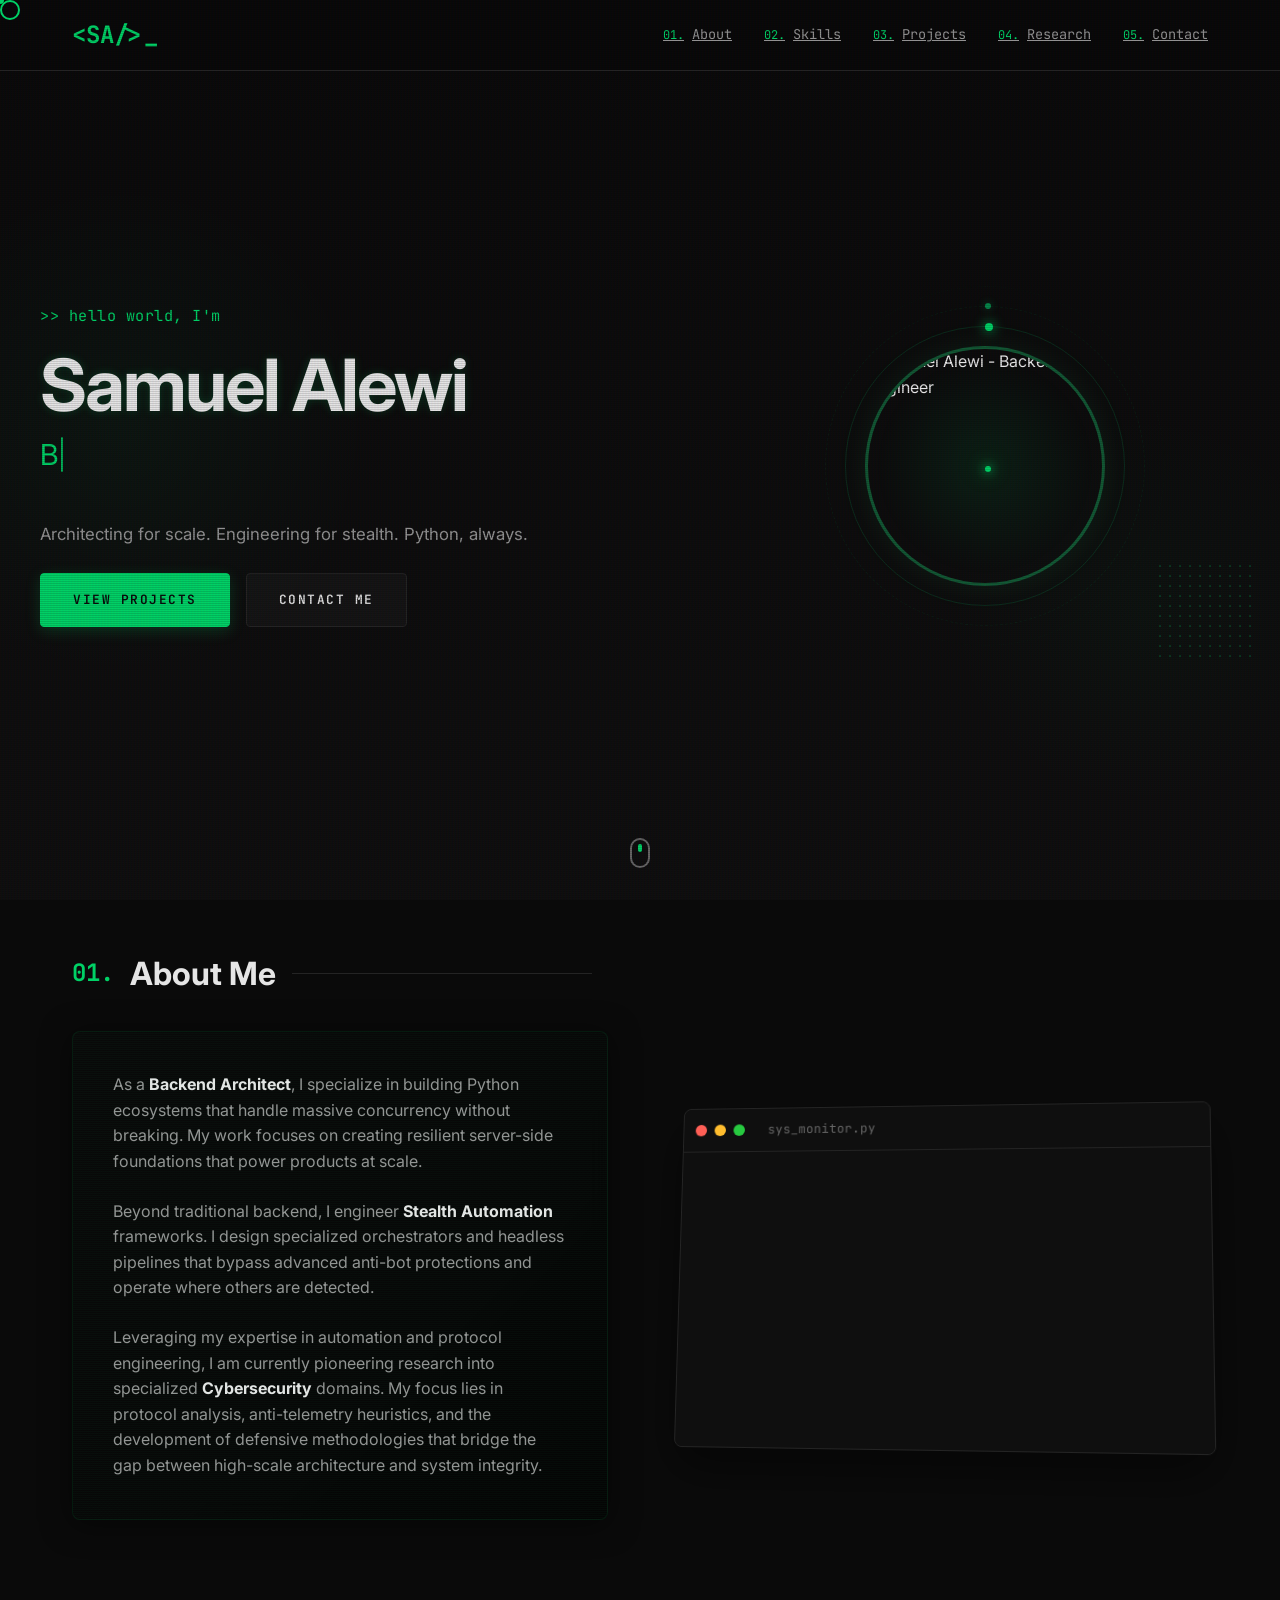
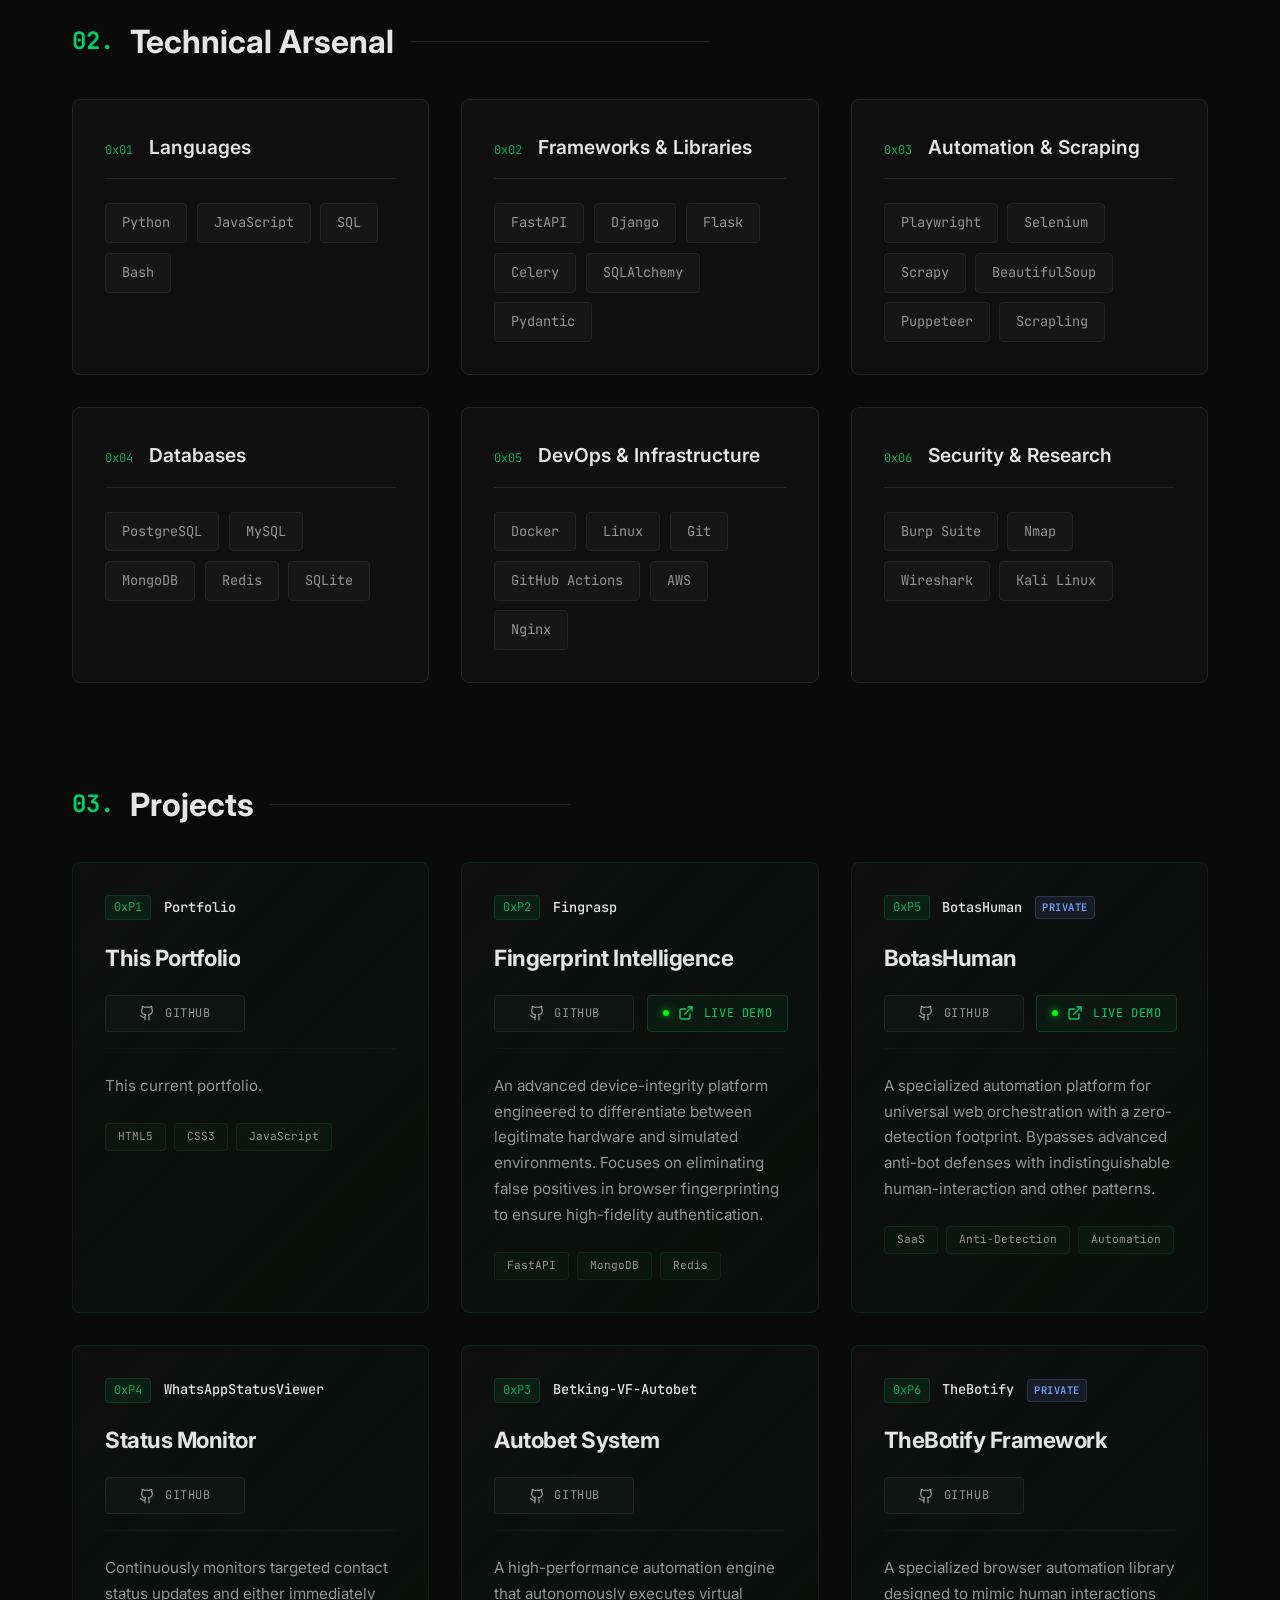
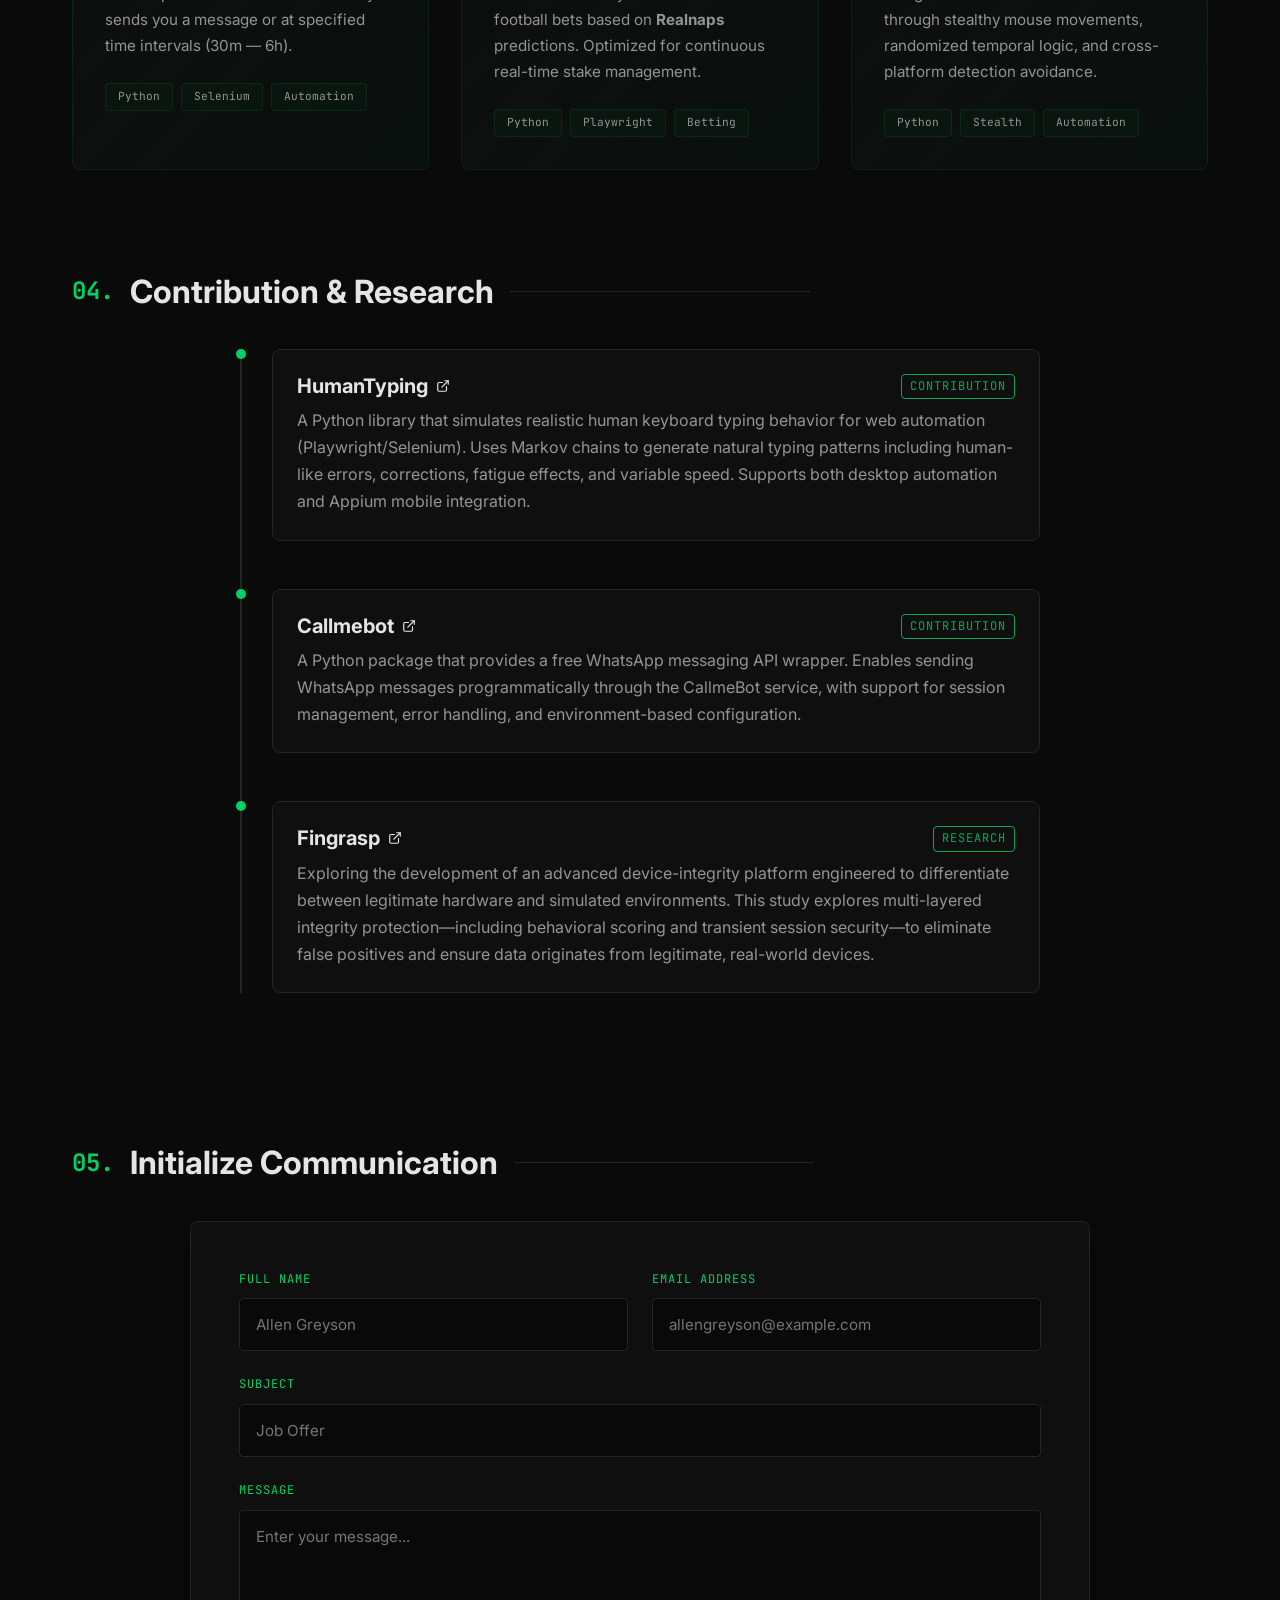
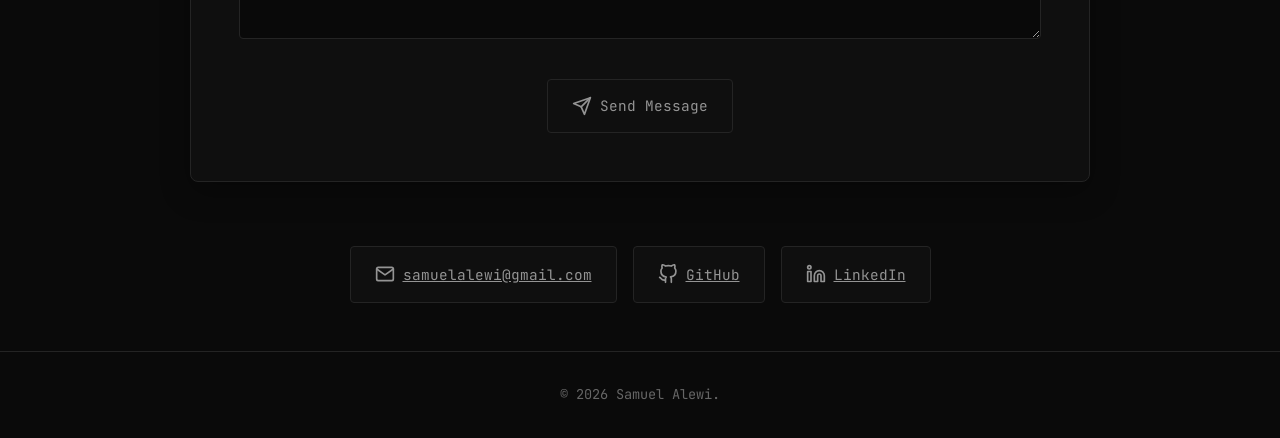
==== commit cbaf5760: "refactor(ui): polish hero buttons and refine button styling" ====
--- a/src/index.html
+++ b/src/index.html
@@ -56,10 +56,8 @@
                     Architecting for scale. Engineering for stealth. Python, always.
                 </p>
                 <div class="hero-buttons anim-stagger" style="--i:4">
-                    <a href="#projects" class="btn btn-primary">
-                        <span class="btn-icon">▶</span> Featured Work
-                    </a>
-                    <a href="#contact" class="btn btn-secondary">Initialize Communication</a>
+                    <a href="#projects" class="btn btn-primary">View Projects</a>
+                    <a href="#contact" class="btn btn-secondary">Contact Me</a>
                 </div>
             </div>
             <div class="hero-image-wrapper anim-stagger" style="--i:2">
@@ -292,7 +290,8 @@
                             </div>
                         </div>
                         <p class="project-description">
-                            An advanced device-integrity platform engineered to differentiate between legitimate hardware
+                            An advanced device-integrity platform engineered to differentiate between legitimate
+                            hardware
                             and simulated environments. Focuses on eliminating false positives in browser fingerprinting
                             to ensure high-fidelity authentication.
                         </p>
@@ -471,9 +470,9 @@
         </div>
     </section>
 
-    <section class="section" id="contributions" aria-labelledby="contributions-title">
+    <section class="section" id="research" aria-labelledby="research-title">
         <div class="container">
-            <h2 class="section-title" id="contributions-title"><span class="section-number">04.</span> Contribution &
+            <h2 class="section-title" id="research-title"><span class="section-number">04.</span> Contribution &
                 Research</h2>
             <div class="timeline">
                 <!-- HumanTyping Contribution -->
@@ -554,7 +553,7 @@
                         </div>
                         <p class="timeline-description">
                             Exploring the development of an advanced device-integrity platform engineered to
-                            differentiate between legitimate hardware and simulated environments. 
+                            differentiate between legitimate hardware and simulated environments.
                             This study explores multi-layered integrity protection—including behavioral
                             scoring and transient session security—to eliminate false positives and ensure data
                             originates from legitimate, real-world devices.
@@ -570,39 +569,67 @@
             <h2 class="section-title" id="contact-title"><span class="section-number">05.</span> Initialize
                 Communication</h2>
             <div class="contact-content">
-                <p class="contact-intro">
-                    Currently open to new high-impact opportunities and elite-level collaborations. Whether you have an
-                    architectural challenge, a project requiring stealth engineering, or just want to sync systems, feel
-                    free to reach out.
-                </p>
+                <form class="contact-form" action="#" method="POST">
+                    <div class="form-row">
+                        <div class="form-group">
+                            <label for="name">Full Name</label>
+                            <input type="text" id="name" name="name" class="form-control" placeholder="Allen Greyson"
+                                required>
+                        </div>
+                        <div class="form-group">
+                            <label for="email">Email Address</label>
+                            <input type="email" id="email" name="email" class="form-control"
+                                placeholder="allengreyson@example.com" required>
+                        </div>
+                    </div>
+                    <div class="form-group">
+                        <label for="subject">Subject</label>
+                        <input type="text" id="subject" name="subject" class="form-control" placeholder="Job Offer"
+                            required>
+                    </div>
+                    <div class="form-group">
+                        <label for="message">Message</label>
+                        <textarea id="message" name="message" class="form-control" rows="5"
+                            placeholder="Enter your message..." required></textarea>
+                    </div>
+                    <button type="submit" class="contact-btn submit-btn">
+                        <svg xmlns="http://www.w3.org/2000/svg" width="20" height="20" viewBox="0 0 24 24" fill="none"
+                            stroke="currentColor" stroke-width="2" stroke-linecap="round" stroke-linejoin="round">
+                            <line x1="22" y1="2" x2="11" y2="13"></line>
+                            <polygon points="22 2 15 22 11 13 2 9 22 2"></polygon>
+                        </svg>
+                        Send Message
+                    </button>
+                </form>
+
                 <div class="contact-links">
                     <a href="mailto:samuelalewi@gmail.com" class="contact-btn">
                         <svg xmlns="http://www.w3.org/2000/svg" width="20" height="20" viewBox="0 0 24 24" fill="none"
                             stroke="currentColor" stroke-width="2" stroke-linecap="round" stroke-linejoin="round">
-                            <rect width="20" height="16" x="2" y="4" rx="2" />
-                            <path d="m22 7-8.97 5.7a1.94 1.94 0 0 1-2.06 0L2 7" />
+                            <path d="M4 4h16c1.1 0 2 .9 2 2v12c0 1.1-.9 2-2 2H4c-1.1 0-2-.9-2-2V6c0-1.1.9-2 2-2z">
+                            </path>
+                            <polyline points="22,6 12,13 2,6"></polyline>
                         </svg>
-                        Send Transmission
+                        samuelalewi@gmail.com
                     </a>
                     <a href="https://github.com/KrAsH-CoD3" class="contact-btn" target="_blank"
                         rel="noopener noreferrer">
                         <svg xmlns="http://www.w3.org/2000/svg" width="20" height="20" viewBox="0 0 24 24" fill="none"
                             stroke="currentColor" stroke-width="2" stroke-linecap="round" stroke-linejoin="round">
                             <path
-                                d="M9 19c-5 1.5-5-2.5-7-3m14 6v-3.87a3.37 3.37 0 0 0-.94.26c-1.63.73-3.39 1.14-5.22 1.14-1.8 0-3.52-.39-5.06-1.08a3.37 3.37 0 0 0-.94-.26V19" />
-                            <circle cx="12" cy="12" r="10" />
-                            <path d="M12 8v4" />
-                            <path d="M12 16h.01" />
+                                d="M9 19c-5 1.5-5-2.5-7-3m14 6v-3.87a3.37 3.37 0 0 0-.94-2.61c3.14-.35 6.44-1.54 6.44-7A5.44 5.44 0 0 0 20 4.77 5.07 5.07 0 0 0 19.91 1S18.73.65 16 2.48a13.38 13.38 0 0 0-7 0C6.27.65 5.09 1 5.09 1A5.07 5.07 0 0 0 5 4.77a5.44 5.44 0 0 0-1.5 3.78c0 5.42 3.3 6.61 6.44 7A3.37 3.37 0 0 0 9 18.13V22">
+                            </path>
                         </svg>
-                        Source Code
+                        GitHub
                     </a>
                     <a href="https://www.linkedin.com/in/samuel-alewi" class="contact-btn" target="_blank"
                         rel="noopener noreferrer">
                         <svg xmlns="http://www.w3.org/2000/svg" width="20" height="20" viewBox="0 0 24 24" fill="none"
                             stroke="currentColor" stroke-width="2" stroke-linecap="round" stroke-linejoin="round">
-                            <path d="M16 8a6 6 0 0 1 6 6v7h-4v-7a2 2 0 0 0-2-2 2 2 0 0 0-2 2v7h-4v-7a6 6 0 0 1 6-6z" />
-                            <rect width="4" height="12" x="2" y="12" />
-                            <circle cx="4" cy="4" r="2" />
+                            <path d="M16 8a6 6 0 0 1 6 6v7h-4v-7a2 2 0 0 0-2-2 2 2 0 0 0-2 2v7h-4v-7a6 6 0 0 1 6-6z">
+                            </path>
+                            <rect x="2" y="9" width="4" height="12"></rect>
+                            <circle cx="4" cy="4" r="2"></circle>
                         </svg>
                         LinkedIn
                     </a>
@@ -613,7 +640,7 @@
 
     <footer class="footer">
         <div class="container">
-            <p>&copy; 2026 Samuel Alewi. Built with precision.</p>
+            <p>&copy; 2026 Samuel Alewi.</p>
         </div>
     </footer>
 
--- a/src/styles/main.css
+++ b/src/styles/main.css
@@ -661,34 +661,68 @@
     padding: 1rem 2rem;
     border-radius: 4px;
     font-family: var(--font-mono);
-    font-size: 0.9rem;
-    font-weight: 500;
+    font-size: 0.8rem;
+    font-weight: 600;
+    text-transform: uppercase;
+    letter-spacing: 1.5px;
     transition: var(--transition);
     cursor: pointer;
     border: none;
-    display: inline-block;
+    display: inline-flex;
+    align-items: center;
+    justify-content: center;
+    gap: 0.5rem;
+    text-decoration: none;
 }
 
 .btn-primary {
-    background: transparent;
-    color: var(--accent-primary);
+    background: var(--accent-primary);
+    color: var(--bg-primary);
     border: 1px solid var(--accent-primary);
+    box-shadow: 0 4px 15px rgba(0, 209, 102, 0.2);
+    position: relative;
+    overflow: hidden;
+}
+
+.btn-primary::after {
+    content: '';
+    position: absolute;
+    top: -50%;
+    left: -60%;
+    width: 20%;
+    height: 200%;
+    background: rgba(255, 255, 255, 0.4);
+    transform: rotate(30deg);
+    transition: all 0.6s cubic-bezier(0.19, 1, 0.22, 1);
+}
+
+.btn-primary:hover::after {
+    left: 140%;
 }
 
 .btn-primary:hover {
-    background: var(--accent-glow);
-    color: var(--accent-primary);
+    background: var(--accent-secondary);
+    box-shadow: 0 6px 25px rgba(0, 209, 102, 0.3);
+    transform: translateY(-2px);
+    color: var(--bg-primary);
+}
+
+.btn-primary:active {
+    transform: translateY(0);
 }
 
 .btn-secondary {
-    background: transparent;
-    color: var(--text-secondary);
+    background: rgba(255, 255, 255, 0.03);
+    color: var(--text-primary);
     border: 1px solid var(--border-color);
+    backdrop-filter: blur(5px);
 }
 
 .btn-secondary:hover {
-    border-color: var(--text-secondary);
-    color: var(--text-primary);
+    border-color: var(--accent-primary);
+    color: var(--accent-primary);
+    background: rgba(0, 209, 102, 0.05);
+    transform: translateY(-2px);
 }
 
 .scroll-indicator {
@@ -1407,16 +1441,78 @@
 }
 
 .contact-content {
-    max-width: 600px;
+    max-width: 900px;
     margin: 0 auto;
-    text-align: center;
-}
-
-.contact-intro {
-    font-size: 1.1rem;
-    color: var(--text-secondary);
-    margin-bottom: 2rem;
-    line-height: 1.8;
+}
+
+.contact-form {
+    background: var(--bg-secondary);
+    padding: 3rem;
+    border: 1px solid var(--border-color);
+    border-radius: 8px;
+    margin-bottom: 4rem;
+    position: relative;
+    overflow: hidden;
+    text-align: left;
+    box-shadow: 0 10px 30px rgba(0, 0, 0, 0.3);
+    display: flex;
+    flex-direction: column;
+}
+
+.form-row {
+    display: grid;
+    grid-template-columns: 1fr 1fr;
+    gap: 1.5rem;
+}
+
+@media (max-width: 768px) {
+    .form-row {
+        grid-template-columns: 1fr;
+    }
+    
+    .contact-form {
+        padding: 1.5rem;
+    }
+}
+
+.form-group {
+    margin-bottom: 1.5rem;
+    display: flex;
+    flex-direction: column;
+    gap: 0.6rem;
+}
+
+.form-group label {
+    font-family: var(--font-mono);
+    font-size: 0.75rem;
+    color: var(--accent-primary);
+    text-transform: uppercase;
+    letter-spacing: 1px;
+}
+
+.form-control {
+    background: rgba(0, 0, 0, 0.4);
+    border: 1px solid var(--border-color);
+    padding: 1rem;
+    border-radius: 4px;
+    color: var(--text-primary);
+    font-family: var(--font-primary);
+    font-size: 0.95rem;
+    transition: all 0.3s ease;
+}
+
+.form-control:focus {
+    outline: none;
+    border-color: var(--accent-primary);
+    background: rgba(0, 209, 102, 0.05);
+}
+
+.submit-btn {
+    width: auto;
+    cursor: pointer;
+    background: transparent;
+    align-self: center;
+    margin-top: 1rem;
 }
 
 .contact-links {
@@ -1440,10 +1536,18 @@
     transition: var(--transition);
 }
 
+.contact-btn svg {
+    transition: transform 0.3s cubic-bezier(0.4, 0, 0.2, 1);
+}
+
 .contact-btn:hover {
     border-color: var(--accent-primary);
     color: var(--accent-primary);
     background: var(--accent-glow);
+}
+
+.contact-btn:hover svg {
+    transform: translateY(-3px) rotate(5deg) scale(1.1);
 }
 
 .footer {
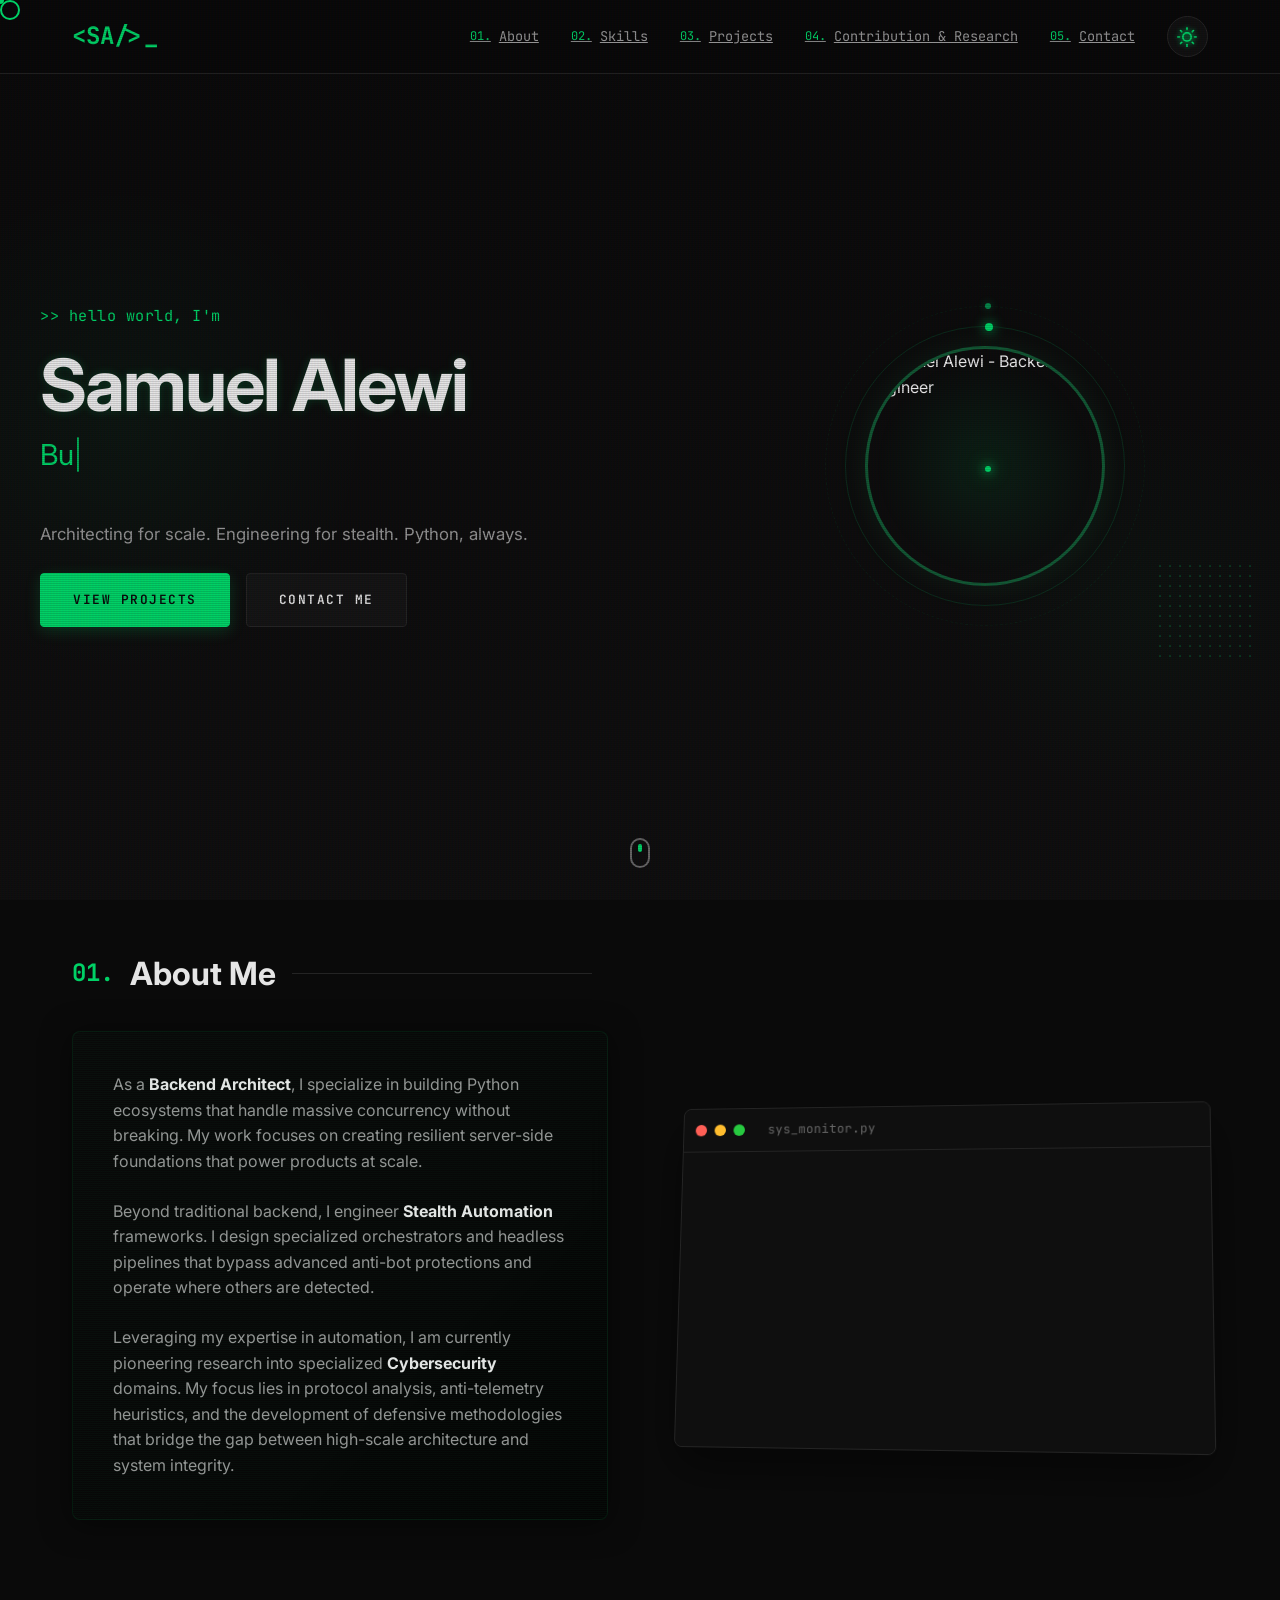
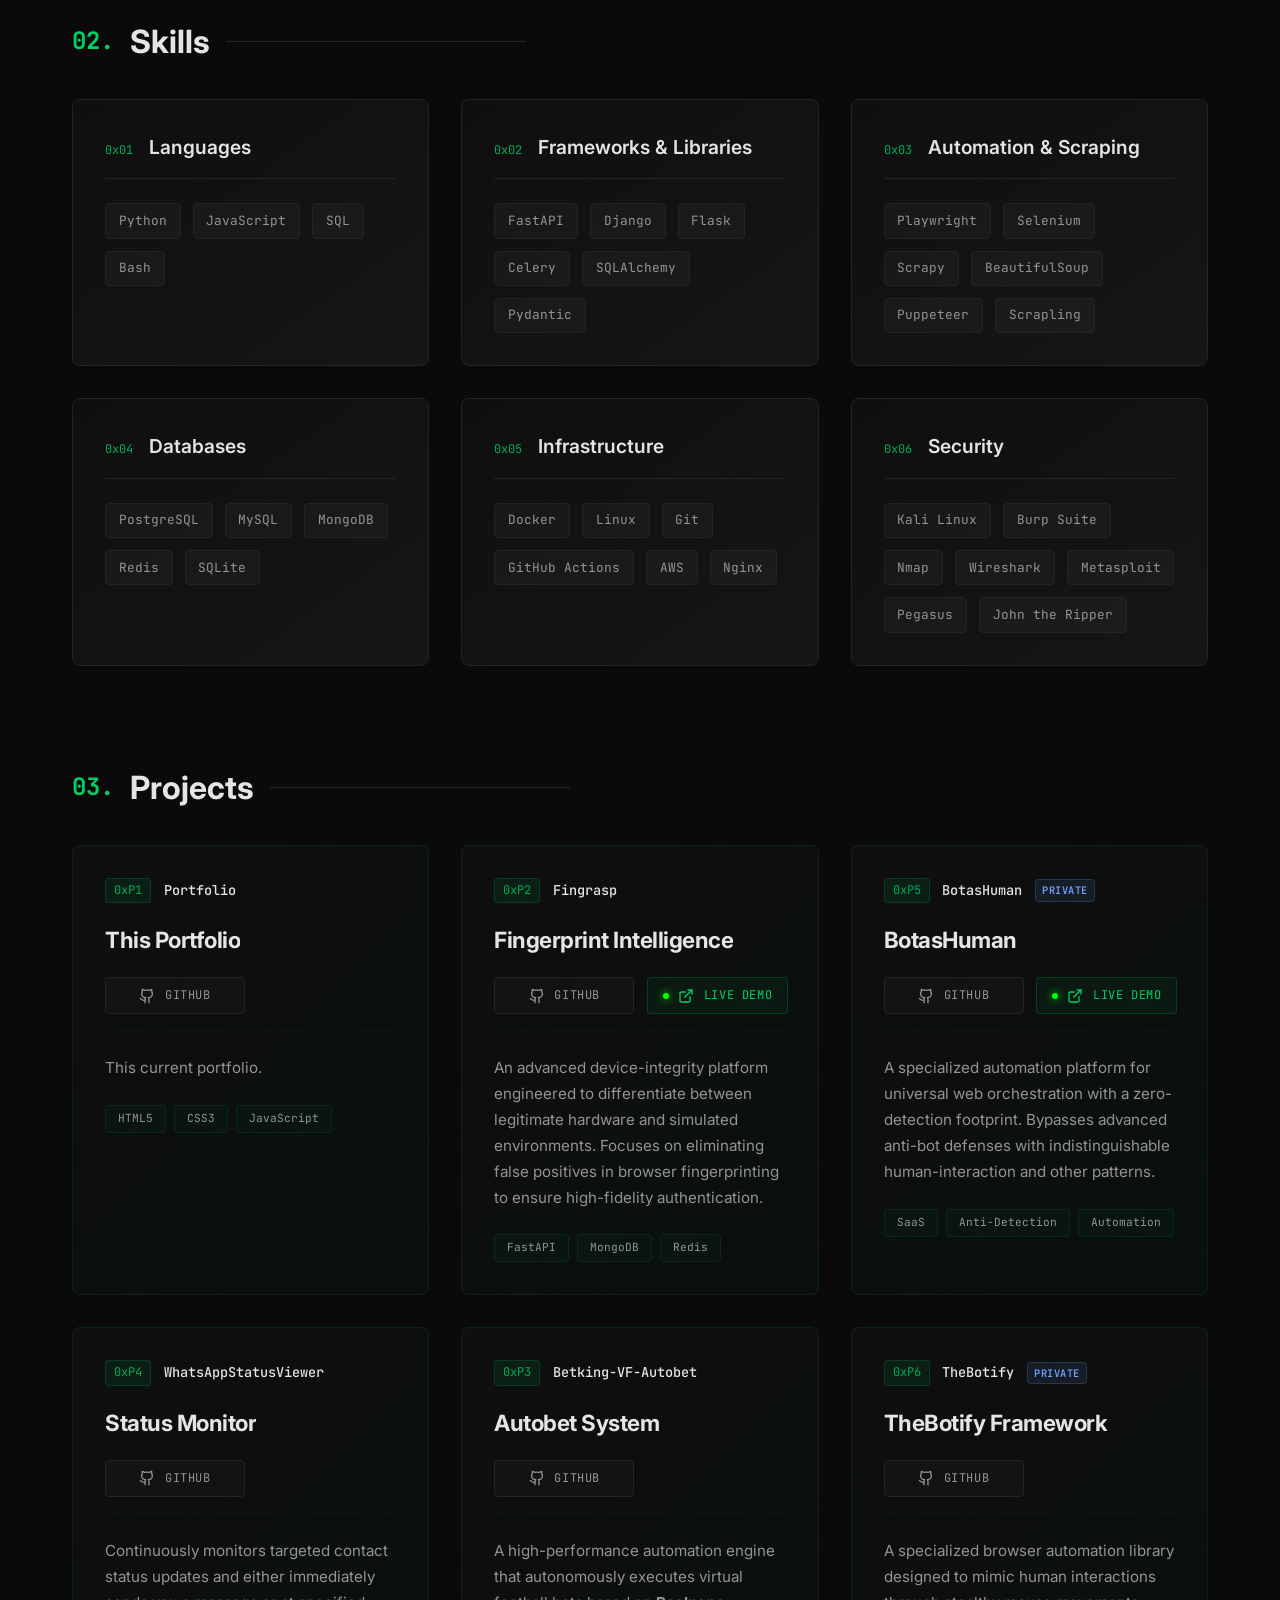
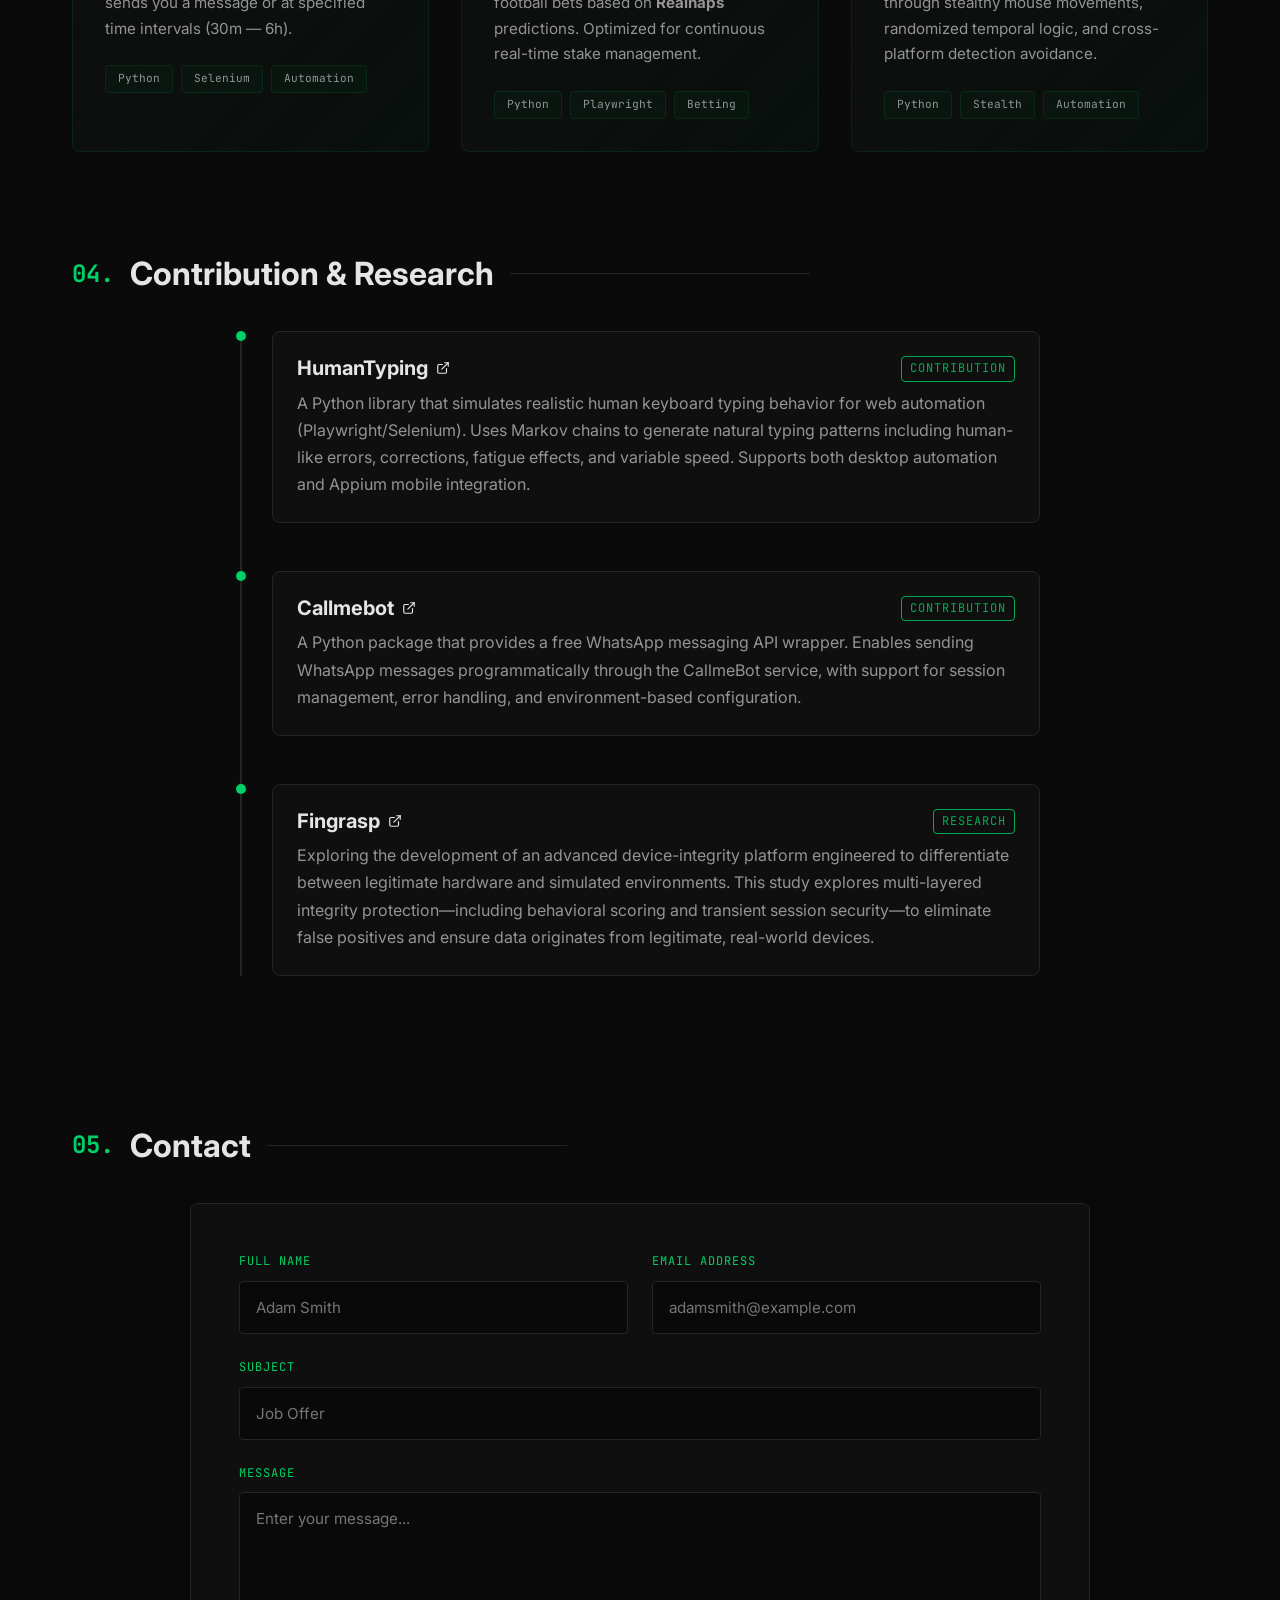
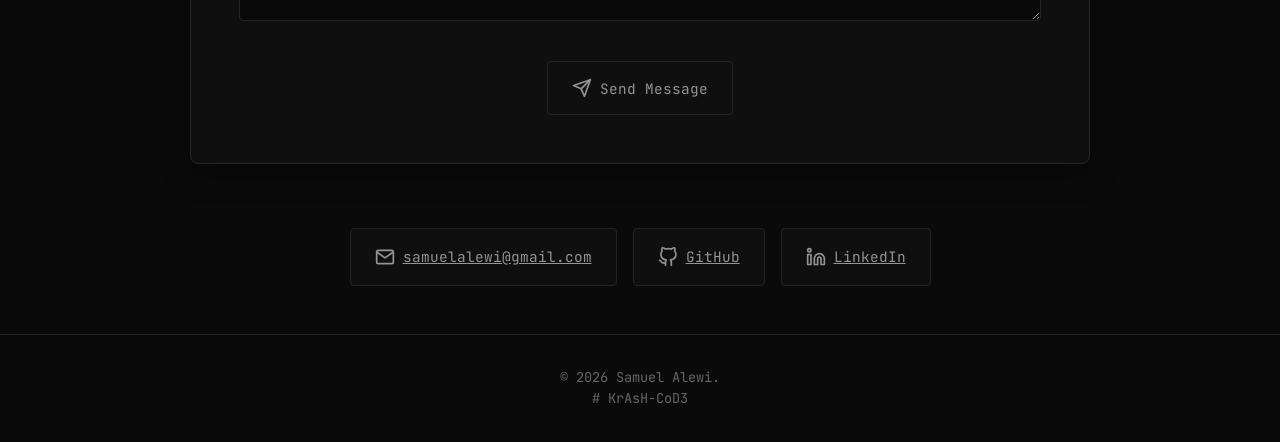
==== commit 044f1ef4: "refactor(ui): refine portfolio content and enhance skill section styling" ====
--- a/src/index.html
+++ b/src/index.html
@@ -37,9 +37,27 @@
                 <li role="none"><a href="#projects" class="nav-link" role="menuitem"><span class="nav-number">03.</span>
                         Projects</a></li>
                 <li role="none"><a href="#research" class="nav-link" role="menuitem"><span class="nav-number">04.</span>
-                        Research</a></li>
+                        Contribution & Research</a></li>
                 <li role="none"><a href="#contact" class="nav-link" role="menuitem"><span class="nav-number">05.</span>
                         Contact</a></li>
+                <li role="none">
+                    <div class="theme-wrapper">
+                        <button id="themeToggle" class="theme-toggle" aria-label="Toggle Theme (Experimental)">
+                            <svg xmlns="http://www.w3.org/2000/svg" width="20" height="20" viewBox="0 0 24 24" fill="none" stroke="currentColor" stroke-width="2" stroke-linecap="round" stroke-linejoin="round">
+                                <circle cx="12" cy="12" r="5"></circle>
+                                <line x1="12" y1="1" x2="12" y2="3"></line>
+                                <line x1="12" y1="21" x2="12" y2="23"></line>
+                                <line x1="4.22" y1="4.22" x2="5.64" y2="5.64"></line>
+                                <line x1="18.36" y1="18.36" x2="19.78" y2="19.78"></line>
+                                <line x1="1" y1="12" x2="3" y2="12"></line>
+                                <line x1="21" y1="12" x2="23" y2="12"></line>
+                                <line x1="4.22" y1="19.78" x2="5.64" y2="18.36"></line>
+                                <line x1="18.36" y1="5.64" x2="19.78" y2="4.22"></line>
+                            </svg>
+                        </button>
+                        <div id="themeTooltip" class="theme-tooltip">// Safety Protocol Active</div>
+                    </div>
+                </li>
             </ul>
         </div>
     </nav>
@@ -96,7 +114,7 @@
                             protections and operate where others are detected.
                         </p>
                         <p>
-                            Leveraging my expertise in automation and protocol engineering, I am currently pioneering
+                            Leveraging my expertise in automation, I am currently pioneering
                             research into specialized <strong>Cybersecurity</strong> domains. My focus lies in protocol
                             analysis, anti-telemetry heuristics, and the development of defensive methodologies that
                             bridge the gap between high-scale architecture and system integrity.
@@ -121,7 +139,7 @@
 
     <section class="section" id="skills" aria-labelledby="skills-title">
         <div class="container">
-            <h2 class="section-title" id="skills-title"><span class="section-number">02.</span> Technical Arsenal</h2>
+            <h2 class="section-title" id="skills-title"><span class="section-number">02.</span>Skills</h2>
             <div class="skills-grid">
 
                 <div class="skill-category">
@@ -184,7 +202,7 @@
                 <div class="skill-category">
                     <div class="category-header">
                         <span class="category-code">0x05</span>
-                        <h3 class="skill-category-title">DevOps & Infrastructure</h3>
+                        <h3 class="skill-category-title">Infrastructure</h3>
                     </div>
                     <div class="skill-tags">
                         <span class="skill-tag">Docker</span>
@@ -199,13 +217,16 @@
                 <div class="skill-category">
                     <div class="category-header">
                         <span class="category-code">0x06</span>
-                        <h3 class="skill-category-title">Security & Research</h3>
+                        <h3 class="skill-category-title">Security</h3>
                     </div>
                     <div class="skill-tags">
+                        <span class="skill-tag">Kali Linux</span>
                         <span class="skill-tag">Burp Suite</span>
                         <span class="skill-tag">Nmap</span>
                         <span class="skill-tag">Wireshark</span>
-                        <span class="skill-tag">Kali Linux</span>
+                        <span class="skill-tag">Metasploit</span>
+                        <span class="skill-tag">Pegasus</span>
+                        <span class="skill-tag">John the Ripper</span>
                     </div>
                 </div>
 
@@ -566,20 +587,19 @@
 
     <section class="section" id="contact" aria-labelledby="contact-title">
         <div class="container">
-            <h2 class="section-title" id="contact-title"><span class="section-number">05.</span> Initialize
-                Communication</h2>
+            <h2 class="section-title" id="contact-title"><span class="section-number">05.</span> Contact</h2>
             <div class="contact-content">
                 <form class="contact-form" action="#" method="POST">
                     <div class="form-row">
                         <div class="form-group">
                             <label for="name">Full Name</label>
-                            <input type="text" id="name" name="name" class="form-control" placeholder="Allen Greyson"
+                            <input type="text" id="name" name="name" class="form-control" placeholder="Adam Smith"
                                 required>
                         </div>
                         <div class="form-group">
                             <label for="email">Email Address</label>
                             <input type="email" id="email" name="email" class="form-control"
-                                placeholder="allengreyson@example.com" required>
+                                placeholder="adamsmith@example.com" required>
                         </div>
                     </div>
                     <div class="form-group">
@@ -640,7 +660,9 @@
 
     <footer class="footer">
         <div class="container">
-            <p>&copy; 2026 Samuel Alewi.</p>
+            <p>&copy; 2026 Samuel Alewi. 
+                <br> # KrAsH-CoD3
+            </p>
         </div>
     </footer>
 
--- a/src/styles/main.css
+++ b/src/styles/main.css
@@ -235,6 +235,112 @@
     }
 }
 
+/* Theme Toggle Easter Egg */
+.theme-wrapper {
+    position: relative;
+    display: flex;
+    align-items: center;
+}
+
+.theme-toggle {
+    background: rgba(255, 255, 255, 0.03);
+    border: 1px solid var(--border-color);
+    color: var(--accent-primary);
+    padding: 0.6rem;
+    border-radius: 50%;
+    cursor: pointer;
+    transition: all 0.4s cubic-bezier(0.175, 0.885, 0.32, 1.275);
+    display: flex;
+    align-items: center;
+    justify-content: center;
+}
+
+.theme-toggle:hover {
+    border-color: var(--accent-primary);
+    background: var(--accent-glow);
+    transform: rotate(90deg) scale(1.1);
+    box-shadow: 0 0 15px rgba(0, 209, 102, 0.2);
+}
+
+.theme-toggle svg {
+    filter: drop-shadow(0 0 2px var(--accent-primary));
+}
+
+.theme-tooltip {
+    position: absolute;
+    top: 150%;
+    right: 0;
+    background: var(--bg-tertiary);
+    color: var(--accent-primary);
+    padding: 0.8rem 1.2rem;
+    border: 1px solid var(--accent-primary);
+    border-radius: 4px;
+    font-family: var(--font-mono);
+    font-size: 0.75rem;
+    white-space: nowrap;
+    opacity: 0;
+    visibility: hidden;
+    transition: all 0.3s cubic-bezier(0.4, 0, 0.2, 1);
+    box-shadow: 0 10px 30px rgba(0, 0, 0, 0.5);
+    z-index: 1001;
+    pointer-events: none;
+}
+
+.theme-wrapper:hover .theme-tooltip {
+    opacity: 1;
+    visibility: visible;
+    top: 130%;
+}
+
+@media (max-width: 768px) {
+    .theme-wrapper {
+        margin-top: 1.5rem;
+        justify-content: center;
+        width: 100%;
+    }
+    
+    .theme-tooltip {
+        left: 50%;
+        right: auto;
+        transform: translateX(-50%);
+        bottom: 120%;
+        top: auto;
+    }
+
+    .theme-wrapper:hover .theme-tooltip {
+        bottom: 140%;
+        top: auto;
+    }
+}
+
+.error-pulse {
+    color: #ff0040 !important;
+    border-color: #ff0040 !important;
+    animation: errorShake 0.4s ease-in-out;
+}
+
+@keyframes errorShake {
+    0%, 100% { transform: translateX(0); }
+    20% { transform: translateX(-5px); }
+    40% { transform: translateX(5px); }
+    60% { transform: translateX(-3px); }
+    80% { transform: translateX(3px); }
+}
+
+@media (max-width: 768px) {
+    .theme-tooltip.error-pulse {
+        animation: errorShakeMobile 0.4s ease-in-out;
+    }
+}
+
+@keyframes errorShakeMobile {
+    0%, 100% { transform: translateX(-50%); }
+    20% { transform: translateX(-55%); }
+    40% { transform: translateX(-45%); }
+    60% { transform: translateX(-53%); }
+    80% { transform: translateX(-47%); }
+}
+
 .hero {
     min-height: 100vh;
     display: flex;
@@ -1008,7 +1114,7 @@
 }
 
 .skill-category {
-    background: var(--bg-secondary);
+    background: linear-gradient(145deg, var(--bg-secondary) 0%, var(--bg-tertiary) 100%);
     border: 1px solid var(--border-color);
     padding: 2rem;
     border-radius: 8px;
@@ -1017,10 +1123,32 @@
     overflow: hidden;
 }
 
+.skill-category::after {
+    content: '';
+    position: absolute;
+    top: -100%;
+    left: 0;
+    width: 100%;
+    height: 100%;
+    background: linear-gradient(
+        to bottom,
+        transparent,
+        rgba(0, 209, 102, 0.03),
+        transparent
+    );
+    pointer-events: none;
+    animation: scanLine 8s linear infinite;
+}
+
+@keyframes scanLine {
+    0% { top: -100%; }
+    100% { top: 100%; }
+}
+
 .skill-category:hover {
     border-color: var(--accent-primary);
-    transform: translateY(-5px);
-    box-shadow: 0 10px 30px rgba(0, 209, 102, 0.05);
+    transform: translateY(-5px) scale(1.02);
+    box-shadow: 0 10px 40px rgba(0, 0, 0, 0.5);
 }
 
 .category-header {
@@ -1048,24 +1176,26 @@
 .skill-tags {
     display: flex;
     flex-wrap: wrap;
-    gap: 0.6rem;
+    gap: 0.75rem;
 }
 
 .skill-tag {
-    background: var(--bg-tertiary);
+    font-family: var(--font-mono);
+    font-size: 0.8rem;
     color: var(--text-secondary);
-    padding: 0.5rem 1rem;
+    background: rgba(255, 255, 255, 0.03);
+    padding: 0.4rem 0.8rem;
     border-radius: 4px;
-    font-size: 0.85rem;
-    font-family: var(--font-mono);
     border: 1px solid var(--border-color);
     transition: var(--transition);
 }
 
 .skill-tag:hover {
+    color: var(--accent-primary);
+    background: var(--accent-glow);
     border-color: var(--accent-primary);
-    color: var(--accent-primary);
-    background: rgba(0, 209, 102, 0.05);
+    transform: translateY(-2px);
+    box-shadow: 0 4px 10px rgba(0, 0, 0, 0.3);
 }
 
 .projects-grid {
@@ -1323,9 +1453,11 @@
 }
 
 .tech-tag:hover {
+    color: var(--accent-primary);
     background: var(--accent-glow);
-    color: var(--accent-primary);
     border-color: var(--accent-primary);
+    transform: translateY(-2px);
+    box-shadow: 0 4px 10px rgba(0, 0, 0, 0.3);
 }
 
 .project-link-overlay {
@@ -1411,7 +1543,11 @@
 
 .timeline-title a:hover {
     color: var(--accent-primary);
-    text-decoration: underline;
+    background: var(--accent-glow);
+    transform: translateY(-2px);
+    padding: 2px 8px;
+    border-radius: 4px;
+    margin: -2px -8px;
 }
 
 .category-tag {
@@ -1544,6 +1680,8 @@
     border-color: var(--accent-primary);
     color: var(--accent-primary);
     background: var(--accent-glow);
+    transform: translateY(-2px);
+    box-shadow: 0 4px 15px rgba(0, 0, 0, 0.3);
 }
 
 .contact-btn:hover svg {
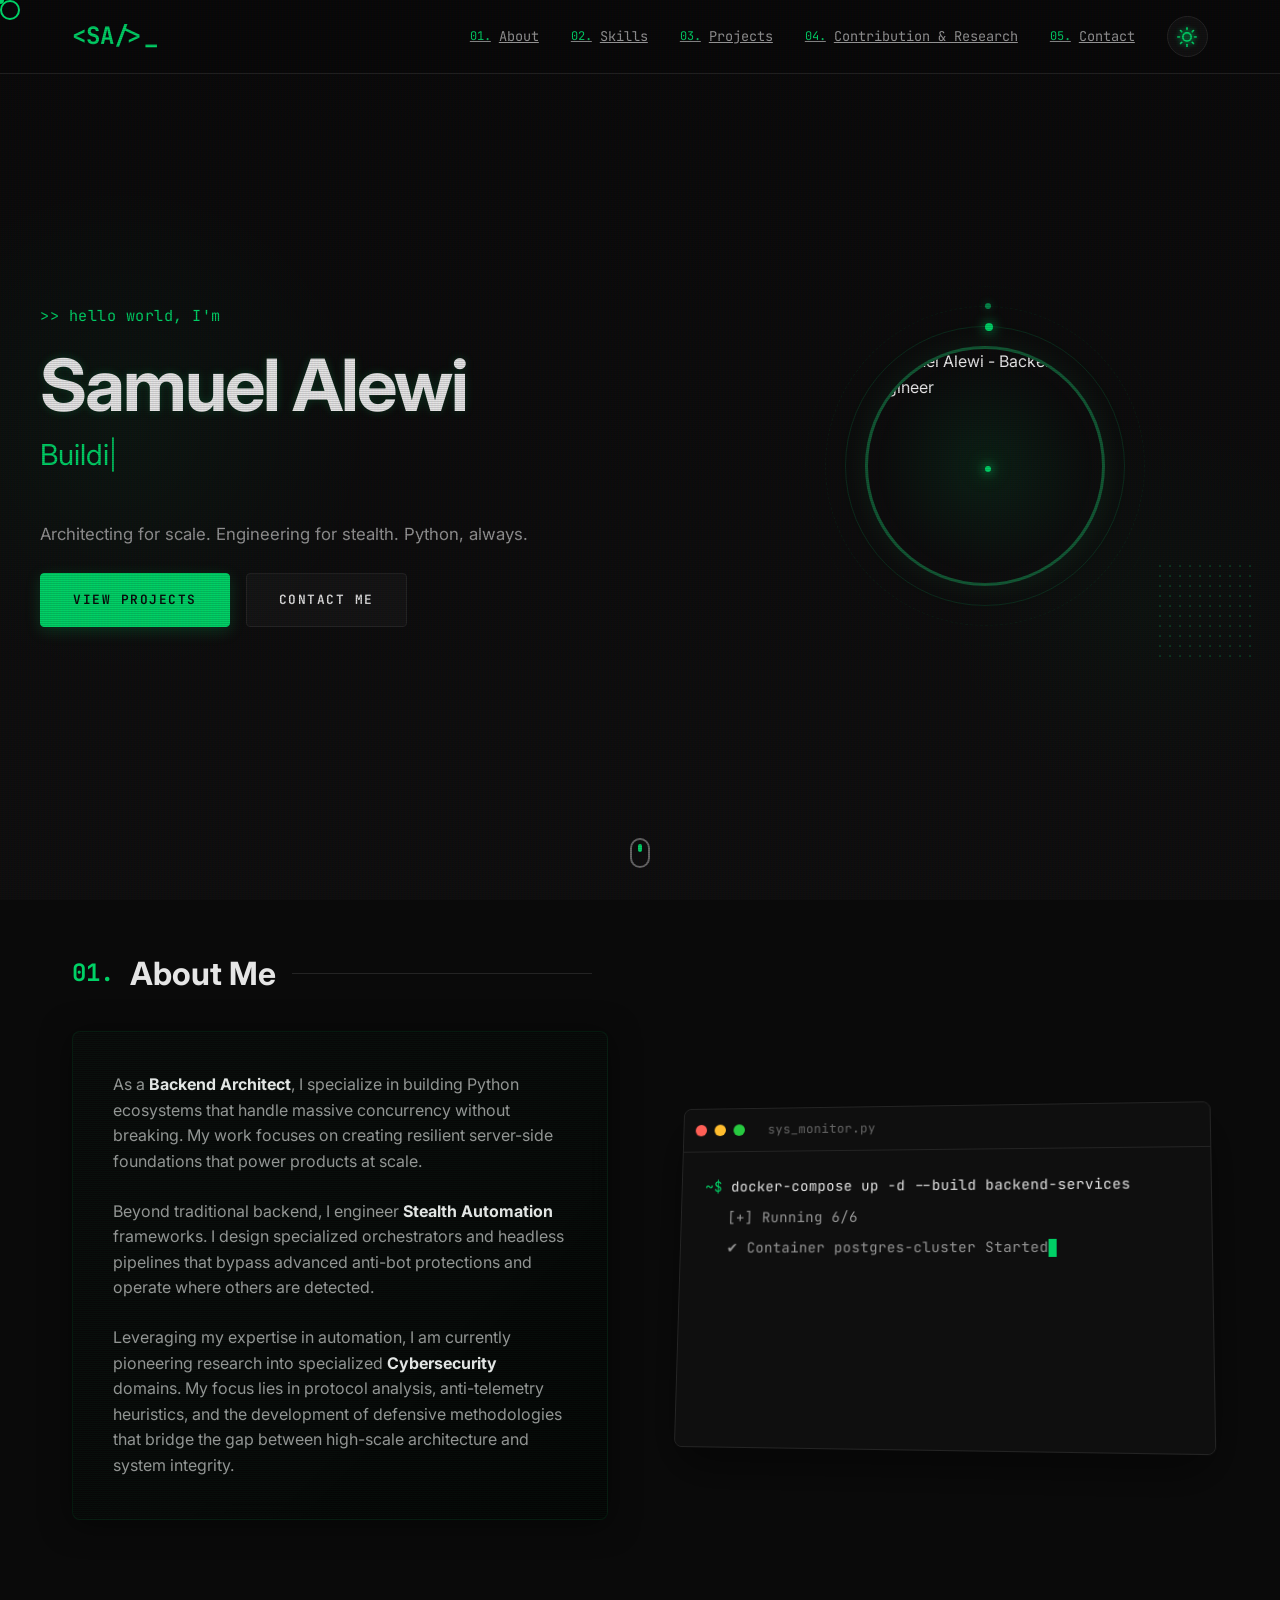
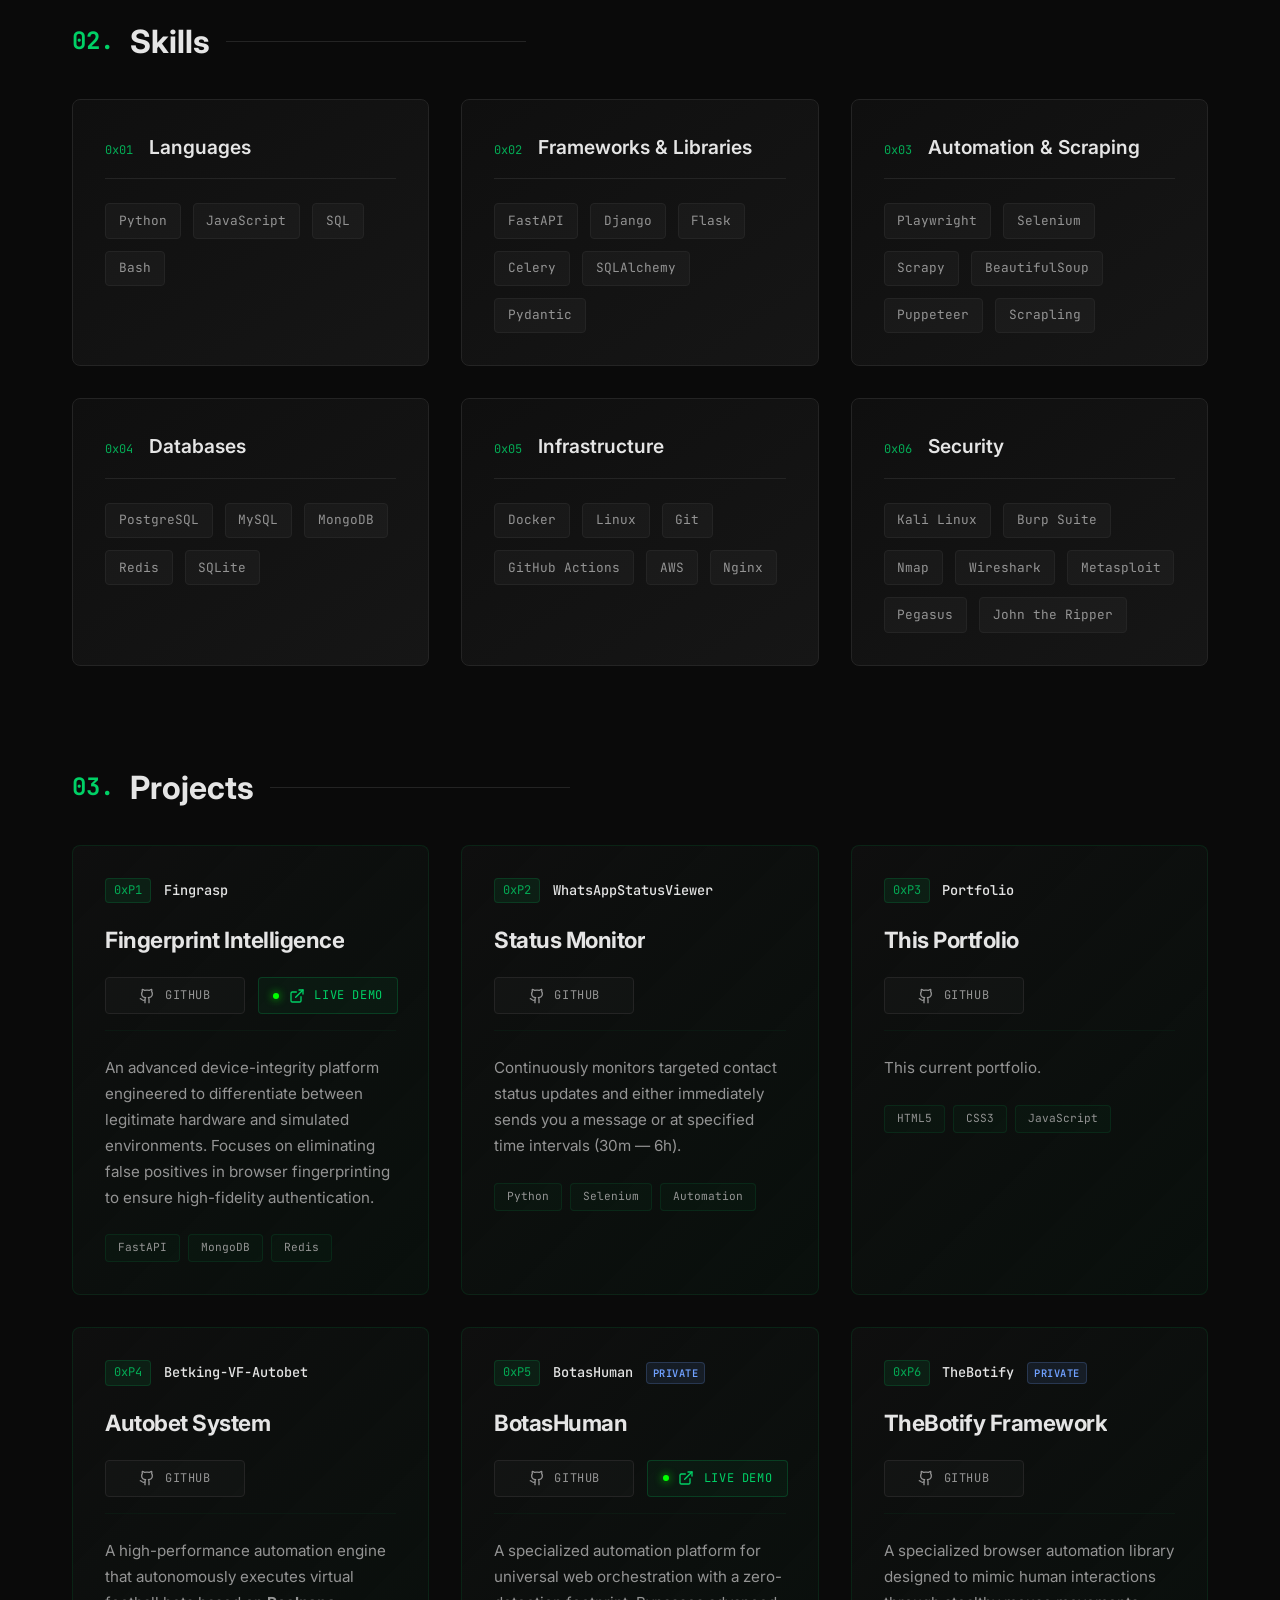
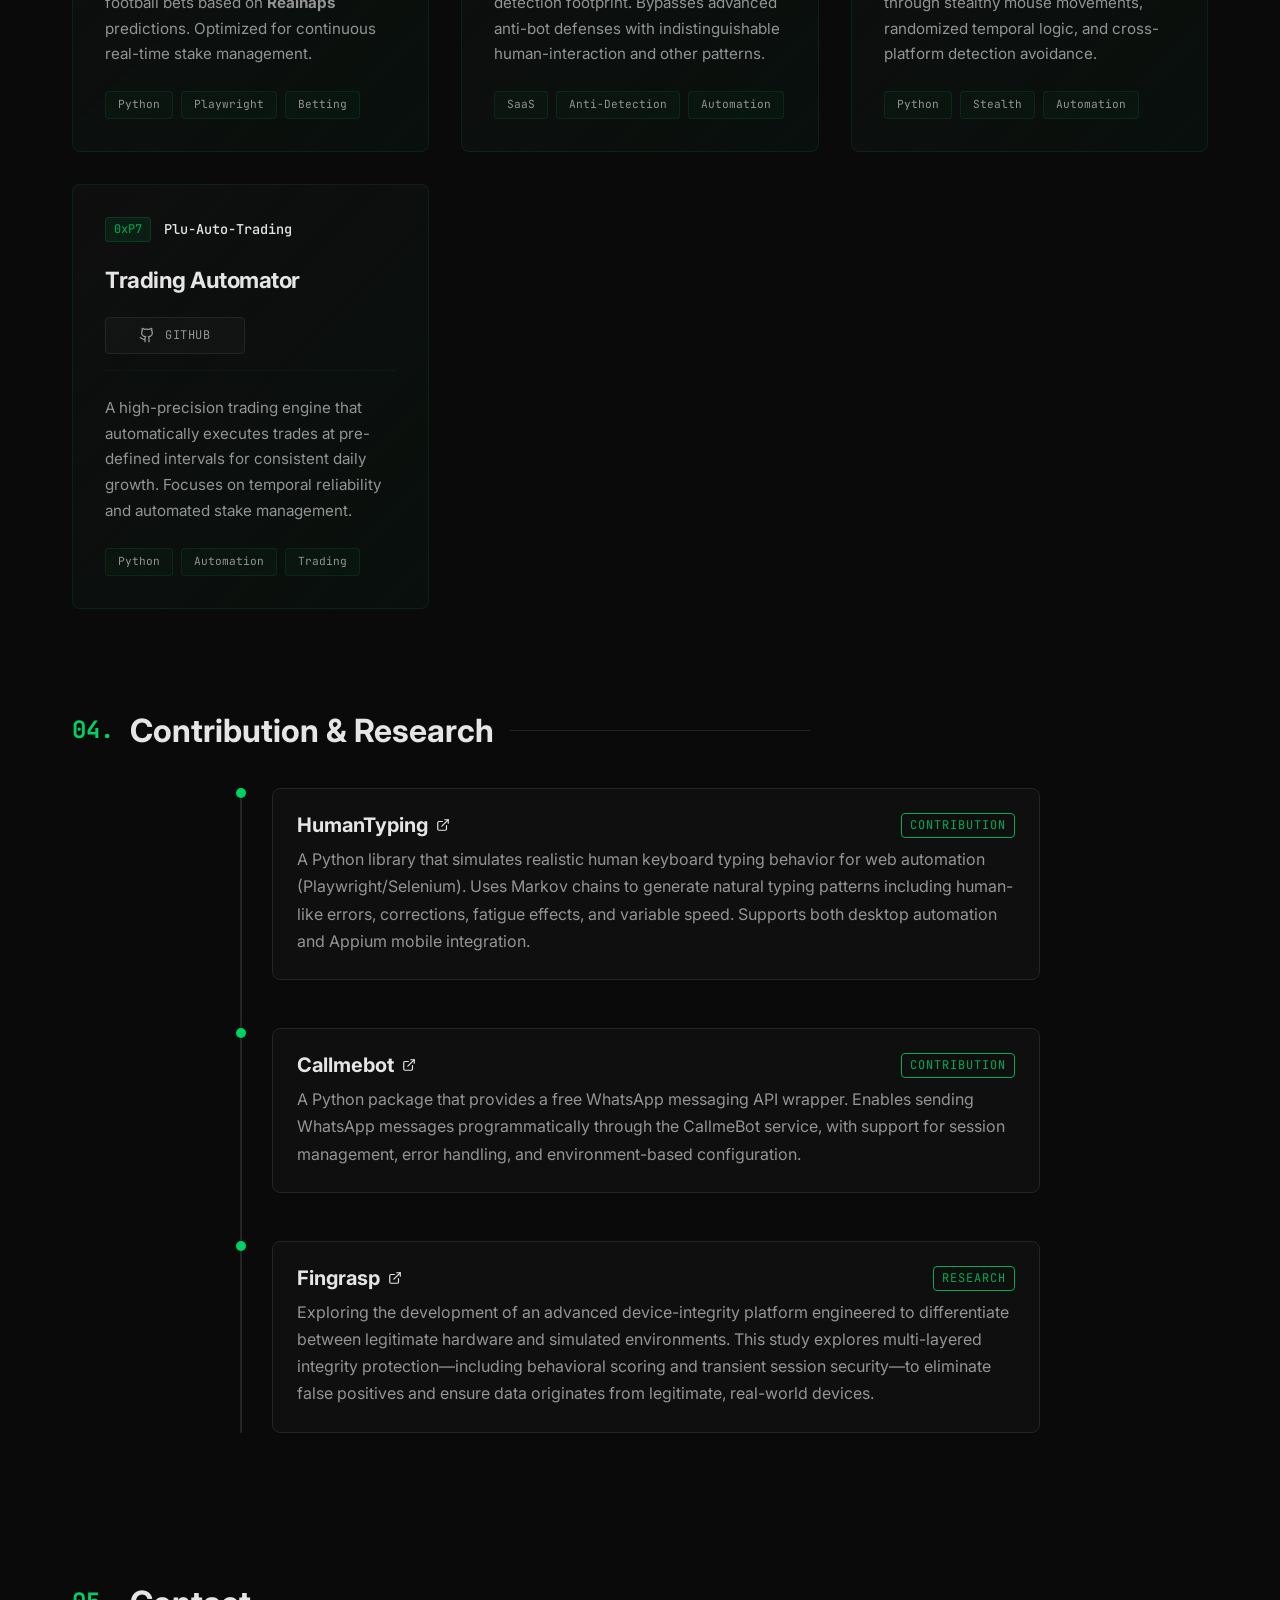
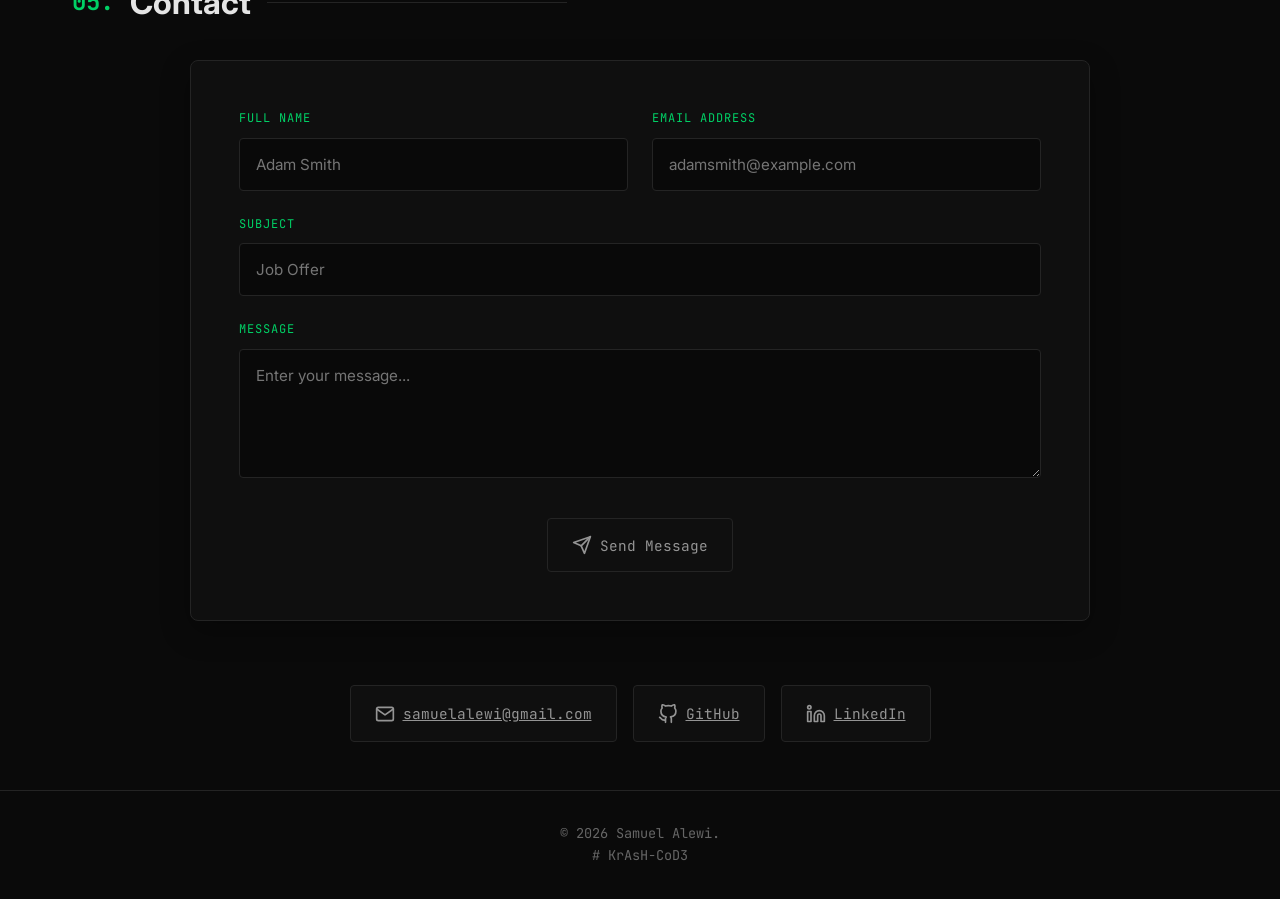
==== commit 9390e729: "refactor(projects): remove portfolio entry and update project listings - Eliminate the self-referent" ====
--- a/src/index.html
+++ b/src/index.html
@@ -237,12 +237,100 @@
         <div class="container">
             <h2 class="section-title" id="projects-title"><span class="section-number">03.</span> Projects</h2>
             <div class="projects-grid">
+                <!-- Fingrasp -->
+                <article class="project-card featured">
+                    <div class="project-content">
+                        <div class="project-header">
+                            <div class="project-meta">
+                                <span class="project-id">0xP1</span>
+                                <span class="project-folder">Fingrasp</span>
+                            </div>
+                            <div class="project-main-header">
+                                <h3 class="project-title">Fingerprint Intelligence</h3>
+                                <div class="project-links">
+                                    <a href="https://github.com/KrAsH-CoD3/Fingrasp" target="_blank"
+                                        rel="noopener noreferrer" aria-label="GitHub">
+                                        <svg xmlns="http://www.w3.org/2000/svg" width="24" height="24"
+                                            viewBox="0 0 24 24" fill="none" stroke="currentColor" stroke-width="2"
+                                            stroke-linecap="round" stroke-linejoin="round">
+                                            <path
+                                                d="M15 22v-4a4.8 4.8 0 0 0-1-3.5c3 0 6-2 6-5.5.08-1.25-.27-2.48-1-3.5.28-1.15.28-2.35 0-3.5 0 0-1 0-3 1.5-2.64-.5-5.36-.5-8 0C6 2 5 2 5 2c-.28 1.15-.28 2.35 0 3.5-.73 1.02-1.08 2.25-1 3.5 0 3.5 3 5.5 6 5.5-.39.49-.68 1.05-.85 1.65-.17.6-.22 1.23-.15 1.85v4" />
+                                            <path d="M9 18c-4.51 2-5-2-7-2" />
+                                        </svg>
+                                        GitHub
+                                    </a>
+                                    <a href="https://fingrasp.vercel.app" target="_blank" rel="noopener noreferrer"
+                                        aria-label="Live Demo">
+                                        <span class="live-dot" aria-hidden="true"></span>
+                                        <svg xmlns="http://www.w3.org/2000/svg" width="20" height="20"
+                                            viewBox="0 0 24 24" fill="none" stroke="currentColor" stroke-width="2"
+                                            stroke-linecap="round" stroke-linejoin="round">
+                                            <path d="M18 13v6a2 2 0 0 1-2 2H5a2 2 0 0 1-2-2V8a2 2 0 0 1 2-2h6" />
+                                            <polyline points="15 3 21 3 21 9" />
+                                            <line x1="10" y1="14" x2="21" y2="3" />
+                                        </svg>
+                                        Live Demo
+                                    </a>
+                                </div>
+                            </div>
+                        </div>
+                        <p class="project-description">
+                            An advanced device-integrity platform engineered to differentiate between legitimate
+                            hardware
+                            and simulated environments. Focuses on eliminating false positives in browser fingerprinting
+                            to ensure high-fidelity authentication.
+                        </p>
+                        <div class="project-tech">
+                            <span class="tech-tag">FastAPI</span>
+                            <span class="tech-tag">MongoDB</span>
+                            <span class="tech-tag">Redis</span>
+                        </div>
+                    </div>
+                </article>
+
+                <!-- WhatsAppStatusViewer -->
+                <article class="project-card featured">
+                    <div class="project-content">
+                        <div class="project-header">
+                            <div class="project-meta">
+                                <span class="project-id">0xP2</span>
+                                <span class="project-folder">WhatsAppStatusViewer</span>
+                            </div>
+                            <div class="project-main-header">
+                                <h3 class="project-title">Status Monitor</h3>
+                                <div class="project-links">
+                                    <a href="https://github.com/KrAsH-CoD3/WhatsApp-Status-Checker" target="_blank"
+                                        rel="noopener noreferrer" aria-label="GitHub">
+                                        <svg xmlns="http://www.w3.org/2000/svg" width="20" height="20"
+                                            viewBox="0 0 24 24" fill="none" stroke="currentColor" stroke-width="2"
+                                            stroke-linecap="round" stroke-linejoin="round">
+                                            <path
+                                                d="M15 22v-4a4.8 4.8 0 0 0-1-3.5c3 0 6-2 6-5.5.08-1.25-.27-2.48-1-3.5.28-1.15.28-2.35 0-3.5 0 0-1 0-3 1.5-2.64-.5-5.36-.5-8 0C6 2 5 2 5 2c-.28 1.15-.28 2.35 0 3.5-.73 1.02-1.08 2.25-1 3.5 0 3.5 3 5.5 6 5.5-.39.49-.68 1.05-.85 1.65-.17.6-.22 1.23-.15 1.85v4" />
+                                            <path d="M9 18c-4.51 2-5-2-7-2" />
+                                        </svg>
+                                        GitHub
+                                    </a>
+                                </div>
+                            </div>
+                        </div>
+                        <p class="project-description">
+                            Continuously monitors targeted contact status updates and either immediately sends you a
+                            message or at specified time intervals (30m — 6h).
+                        </p>
+                        <div class="project-tech">
+                            <span class="tech-tag">Python</span>
+                            <span class="tech-tag">Selenium</span>
+                            <span class="tech-tag">Automation</span>
+                        </div>
+                    </div>
+                </article>
+
                 <!-- Portfolio -->
                 <article class="project-card featured">
                     <div class="project-content">
                         <div class="project-header">
                             <div class="project-meta">
-                                <span class="project-id">0xP1</span>
+                                <span class="project-id">0xP3</span>
                                 <span class="project-folder">Portfolio</span>
                             </div>
                             <div class="project-main-header">
@@ -273,20 +361,20 @@
                     </div>
                 </article>
 
-                <!-- Fingrasp -->
+                <!-- Betking-VF-Autobet -->
                 <article class="project-card featured">
                     <div class="project-content">
                         <div class="project-header">
                             <div class="project-meta">
-                                <span class="project-id">0xP2</span>
-                                <span class="project-folder">Fingrasp</span>
+                                <span class="project-id">0xP4</span>
+                                <span class="project-folder">Betking-VF-Autobet</span>
                             </div>
                             <div class="project-main-header">
-                                <h3 class="project-title">Fingerprint Intelligence</h3>
+                                <h3 class="project-title">Autobet System</h3>
                                 <div class="project-links">
-                                    <a href="https://github.com/KrAsH-CoD3/Fingrasp" target="_blank"
+                                    <a href="https://github.com/KrAsH-CoD3/Betking-VF-Autobet" target="_blank"
                                         rel="noopener noreferrer" aria-label="GitHub">
-                                        <svg xmlns="http://www.w3.org/2000/svg" width="24" height="24"
+                                        <svg xmlns="http://www.w3.org/2000/svg" width="20" height="20"
                                             viewBox="0 0 24 24" fill="none" stroke="currentColor" stroke-width="2"
                                             stroke-linecap="round" stroke-linejoin="round">
                                             <path
@@ -295,31 +383,18 @@
                                         </svg>
                                         GitHub
                                     </a>
-                                    <a href="https://fingrasp.vercel.app" target="_blank" rel="noopener noreferrer"
-                                        aria-label="Live Demo">
-                                        <span class="live-dot" aria-hidden="true"></span>
-                                        <svg xmlns="http://www.w3.org/2000/svg" width="20" height="20"
-                                            viewBox="0 0 24 24" fill="none" stroke="currentColor" stroke-width="2"
-                                            stroke-linecap="round" stroke-linejoin="round">
-                                            <path d="M18 13v6a2 2 0 0 1-2 2H5a2 2 0 0 1-2-2V8a2 2 0 0 1 2-2h6" />
-                                            <polyline points="15 3 21 3 21 9" />
-                                            <line x1="10" y1="14" x2="21" y2="3" />
-                                        </svg>
-                                        Live Demo
-                                    </a>
                                 </div>
                             </div>
                         </div>
                         <p class="project-description">
-                            An advanced device-integrity platform engineered to differentiate between legitimate
-                            hardware
-                            and simulated environments. Focuses on eliminating false positives in browser fingerprinting
-                            to ensure high-fidelity authentication.
+                            A high-performance automation engine that autonomously executes virtual football bets based
+                            on <strong>Realnaps</strong> predictions. Optimized for continuous real-time stake
+                            management.
                         </p>
                         <div class="project-tech">
-                            <span class="tech-tag">FastAPI</span>
-                            <span class="tech-tag">MongoDB</span>
-                            <span class="tech-tag">Redis</span>
+                            <span class="tech-tag">Python</span>
+                            <span class="tech-tag">Playwright</span>
+                            <span class="tech-tag">Betting</span>
                         </div>
                     </div>
                 </article>
@@ -375,81 +450,6 @@
                     </div>
                 </article>
 
-                <!-- WhatsAppStatusViewer -->
-                <article class="project-card featured">
-                    <div class="project-content">
-                        <div class="project-header">
-                            <div class="project-meta">
-                                <span class="project-id">0xP4</span>
-                                <span class="project-folder">WhatsAppStatusViewer</span>
-                            </div>
-                            <div class="project-main-header">
-                                <h3 class="project-title">Status Monitor</h3>
-                                <div class="project-links">
-                                    <a href="https://github.com/KrAsH-CoD3/WhatsApp-Status-Checker" target="_blank"
-                                        rel="noopener noreferrer" aria-label="GitHub">
-                                        <svg xmlns="http://www.w3.org/2000/svg" width="20" height="20"
-                                            viewBox="0 0 24 24" fill="none" stroke="currentColor" stroke-width="2"
-                                            stroke-linecap="round" stroke-linejoin="round">
-                                            <path
-                                                d="M15 22v-4a4.8 4.8 0 0 0-1-3.5c3 0 6-2 6-5.5.08-1.25-.27-2.48-1-3.5.28-1.15.28-2.35 0-3.5 0 0-1 0-3 1.5-2.64-.5-5.36-.5-8 0C6 2 5 2 5 2c-.28 1.15-.28 2.35 0 3.5-.73 1.02-1.08 2.25-1 3.5 0 3.5 3 5.5 6 5.5-.39.49-.68 1.05-.85 1.65-.17.6-.22 1.23-.15 1.85v4" />
-                                            <path d="M9 18c-4.51 2-5-2-7-2" />
-                                        </svg>
-                                        GitHub
-                                    </a>
-                                </div>
-                            </div>
-                        </div>
-                        <p class="project-description">
-                            Continuously monitors targeted contact status updates and either immediately sends you a
-                            message or at specified time intervals (30m — 6h).
-                        </p>
-                        <div class="project-tech">
-                            <span class="tech-tag">Python</span>
-                            <span class="tech-tag">Selenium</span>
-                            <span class="tech-tag">Automation</span>
-                        </div>
-                    </div>
-                </article>
-
-                <!-- Betking-VF-Autobet -->
-                <article class="project-card featured">
-                    <div class="project-content">
-                        <div class="project-header">
-                            <div class="project-meta">
-                                <span class="project-id">0xP3</span>
-                                <span class="project-folder">Betking-VF-Autobet</span>
-                            </div>
-                            <div class="project-main-header">
-                                <h3 class="project-title">Autobet System</h3>
-                                <div class="project-links">
-                                    <a href="https://github.com/KrAsH-CoD3/Betking-VF-Autobet" target="_blank"
-                                        rel="noopener noreferrer" aria-label="GitHub">
-                                        <svg xmlns="http://www.w3.org/2000/svg" width="20" height="20"
-                                            viewBox="0 0 24 24" fill="none" stroke="currentColor" stroke-width="2"
-                                            stroke-linecap="round" stroke-linejoin="round">
-                                            <path
-                                                d="M15 22v-4a4.8 4.8 0 0 0-1-3.5c3 0 6-2 6-5.5.08-1.25-.27-2.48-1-3.5.28-1.15.28-2.35 0-3.5 0 0-1 0-3 1.5-2.64-.5-5.36-.5-8 0C6 2 5 2 5 2c-.28 1.15-.28 2.35 0 3.5-.73 1.02-1.08 2.25-1 3.5 0 3.5 3 5.5 6 5.5-.39.49-.68 1.05-.85 1.65-.17.6-.22 1.23-.15 1.85v4" />
-                                            <path d="M9 18c-4.51 2-5-2-7-2" />
-                                        </svg>
-                                        GitHub
-                                    </a>
-                                </div>
-                            </div>
-                        </div>
-                        <p class="project-description">
-                            A high-performance automation engine that autonomously executes virtual football bets based
-                            on <strong>Realnaps</strong> predictions. Optimized for continuous real-time stake
-                            management.
-                        </p>
-                        <div class="project-tech">
-                            <span class="tech-tag">Python</span>
-                            <span class="tech-tag">Playwright</span>
-                            <span class="tech-tag">Betting</span>
-                        </div>
-                    </div>
-                </article>
-
                 <!-- TheBotify -->
                 <article class="project-card featured">
                     <div class="project-content">
@@ -484,6 +484,42 @@
                             <span class="tech-tag">Python</span>
                             <span class="tech-tag">Stealth</span>
                             <span class="tech-tag">Automation</span>
+                        </div>
+                    </div>
+                </article>
+
+                <!-- Plu-Auto-Trading -->
+                <article class="project-card featured">
+                    <div class="project-content">
+                        <div class="project-header">
+                            <div class="project-meta">
+                                <span class="project-id">0xP7</span>
+                                <span class="project-folder">Plu-Auto-Trading</span>
+                            </div>
+                            <div class="project-main-header">
+                                <h3 class="project-title">Trading Automator</h3>
+                                <div class="project-links">
+                                    <a href="https://github.com/KrAsH-CoD3/Plu-Auto-Trading" target="_blank"
+                                        rel="noopener noreferrer" aria-label="GitHub">
+                                        <svg xmlns="http://www.w3.org/2000/svg" width="20" height="20"
+                                            viewBox="0 0 24 24" fill="none" stroke="currentColor" stroke-width="2"
+                                            stroke-linecap="round" stroke-linejoin="round">
+                                            <path
+                                                d="M15 22v-4a4.8 4.8 0 0 0-1-3.5c3 0 6-2 6-5.5.08-1.25-.27-2.48-1-3.5.28-1.15.28-2.35 0-3.5 0 0-1 0-3 1.5-2.64-.5-5.36-.5-8 0C6 2 5 2 5 2c-.28 1.15-.28 2.35 0 3.5-.73 1.02-1.08 2.25-1 3.5 0 3.5 3 5.5 6 5.5-.39.49-.68 1.05-.85 1.65-.17.6-.22 1.23-.15 1.85v4" />
+                                            <path d="M9 18c-4.51 2-5-2-7-2" />
+                                        </svg>
+                                        GitHub
+                                    </a>
+                                </div>
+                            </div>
+                        </div>
+                        <p class="project-description">
+                           A high-precision trading engine that automatically executes trades at pre-defined intervals for consistent daily growth. Focuses on temporal reliability and automated stake management.
+                        </p>
+                        <div class="project-tech">
+                            <span class="tech-tag">Python</span>
+                            <span class="tech-tag">Automation</span>
+                            <span class="tech-tag">Trading</span>
                         </div>
                     </div>
                 </article>
